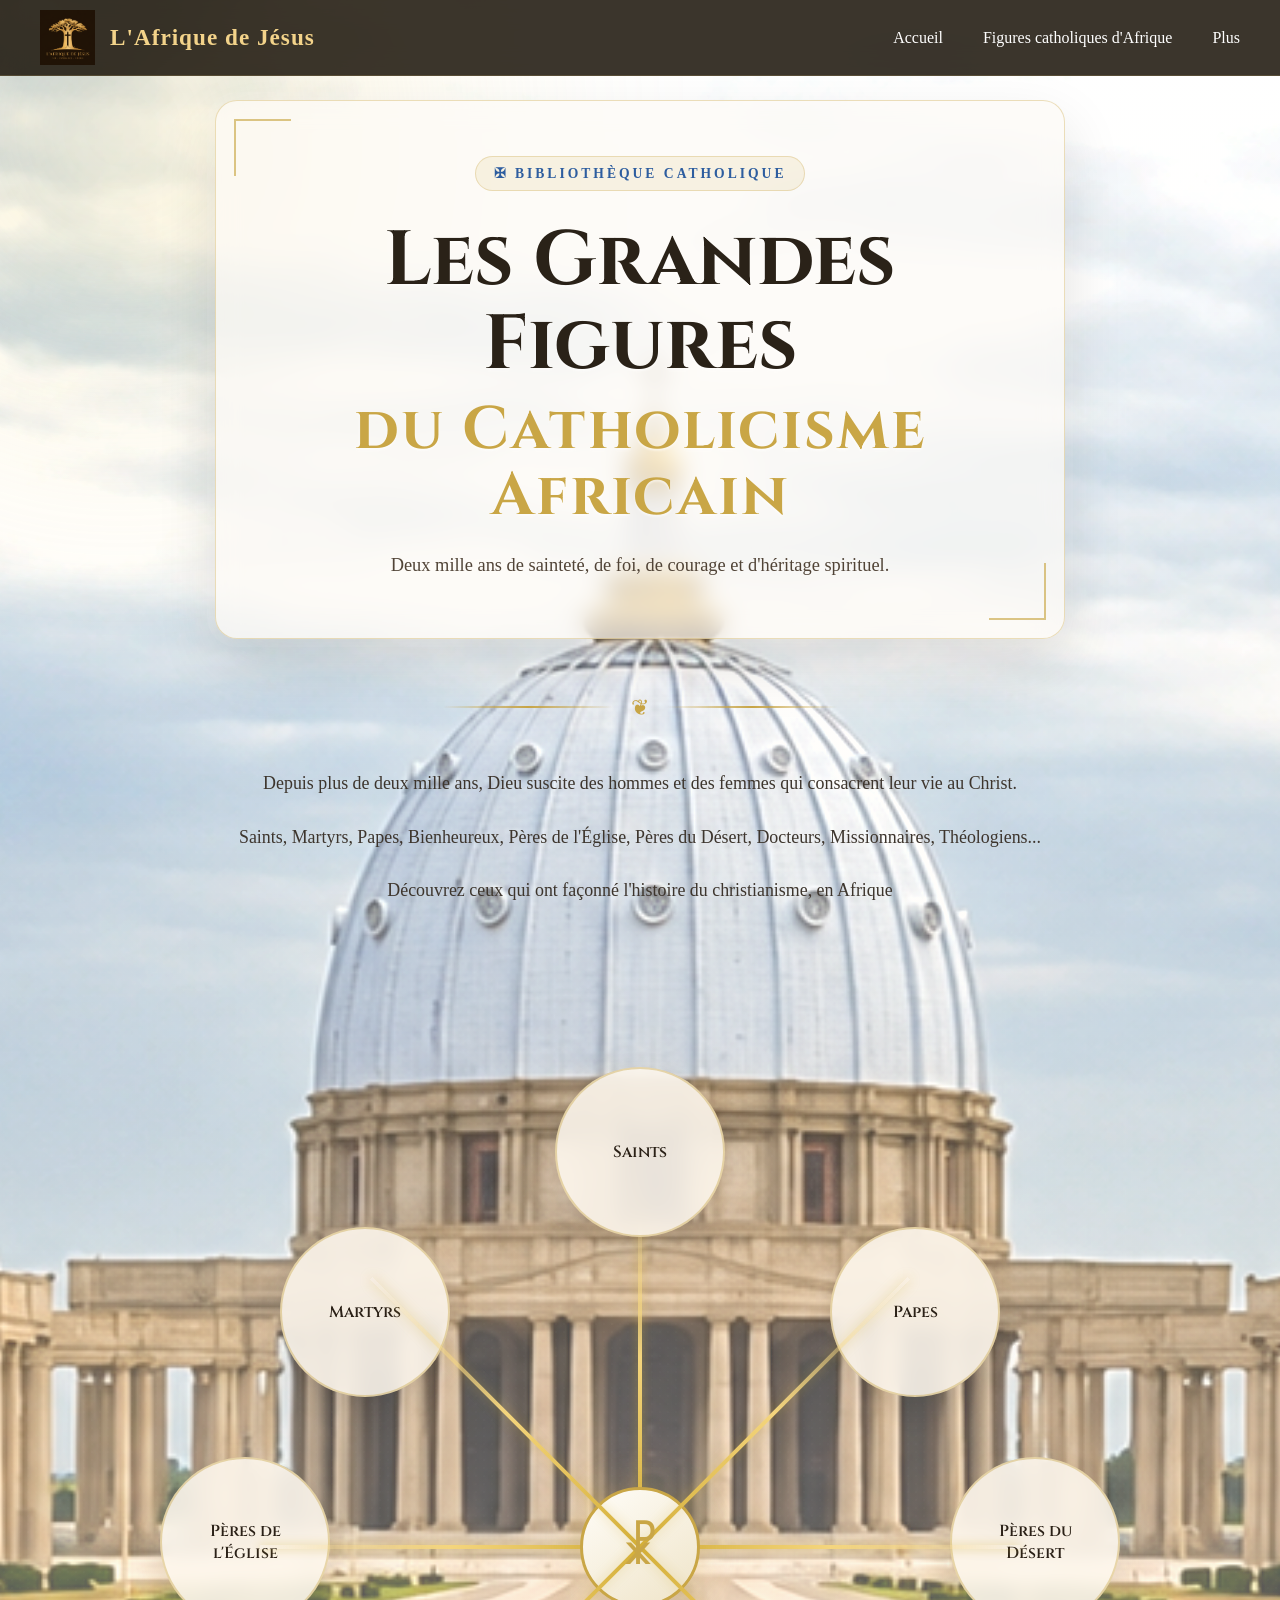
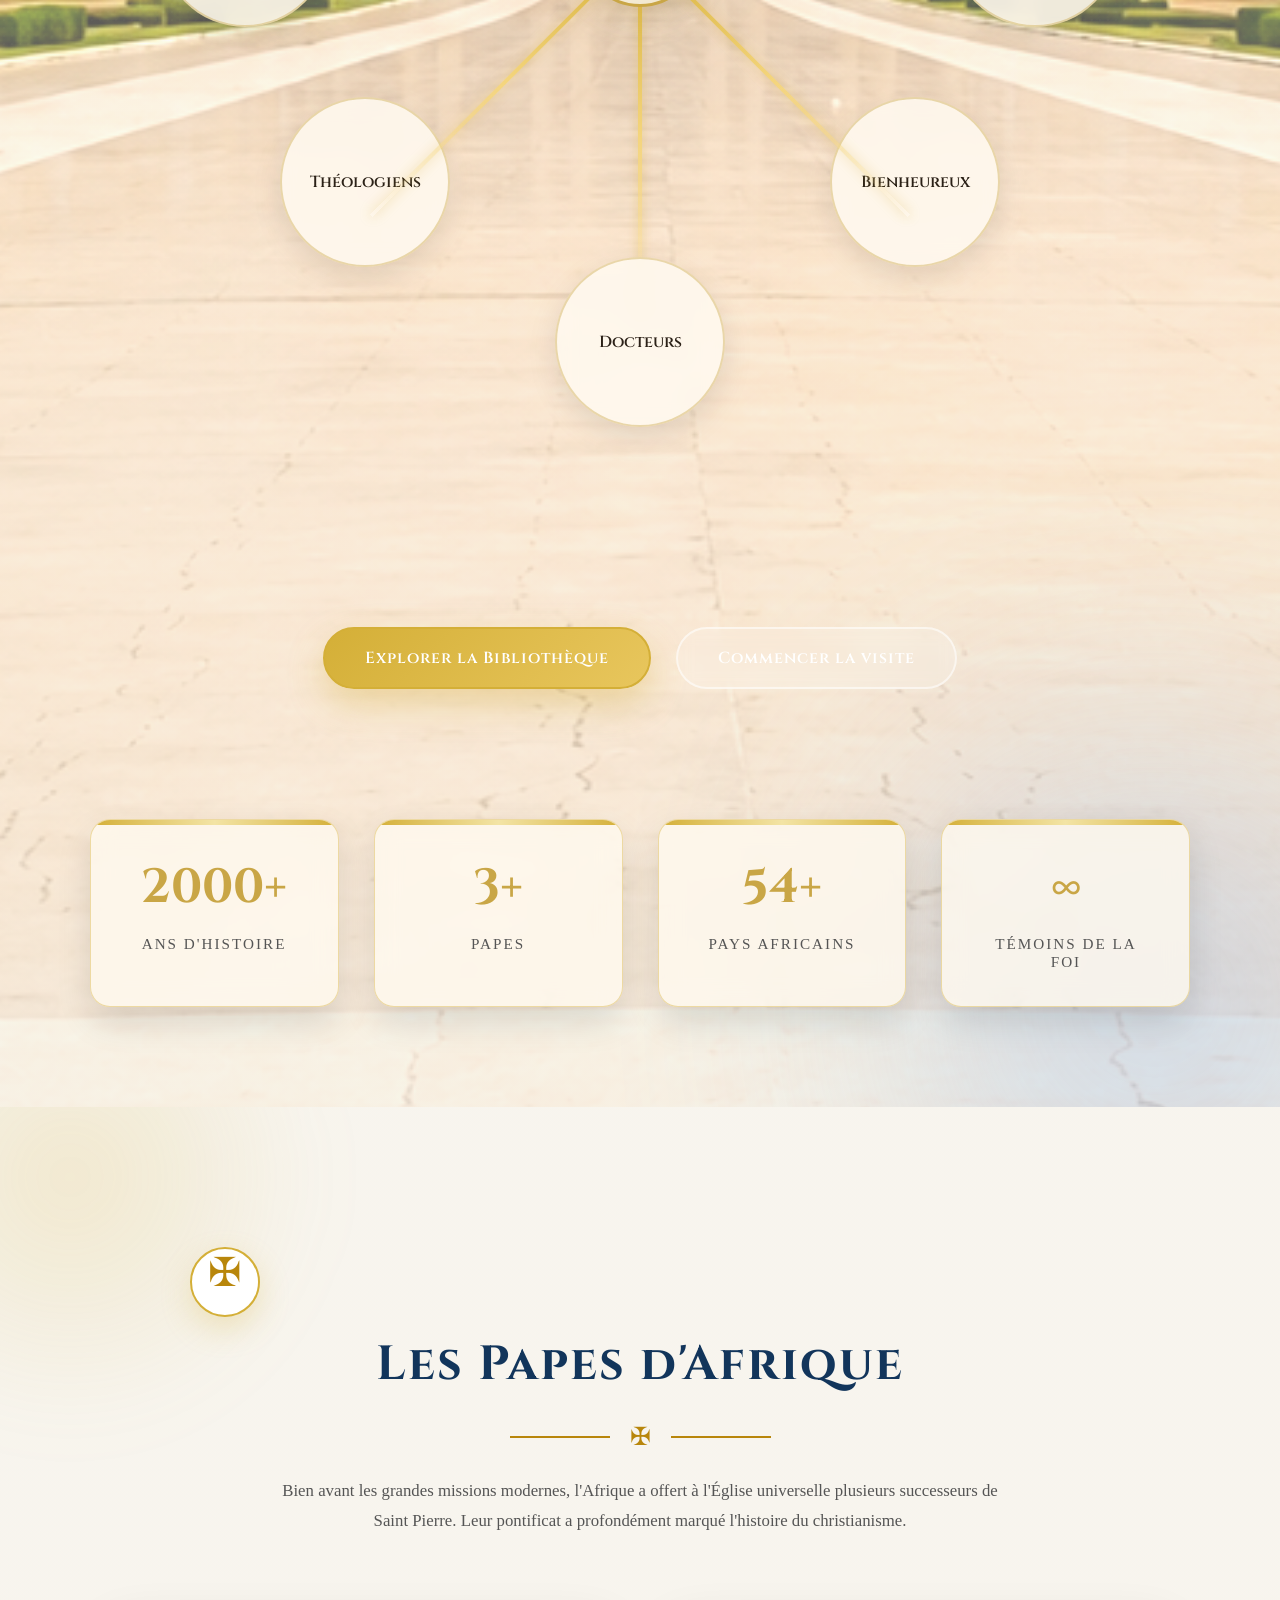
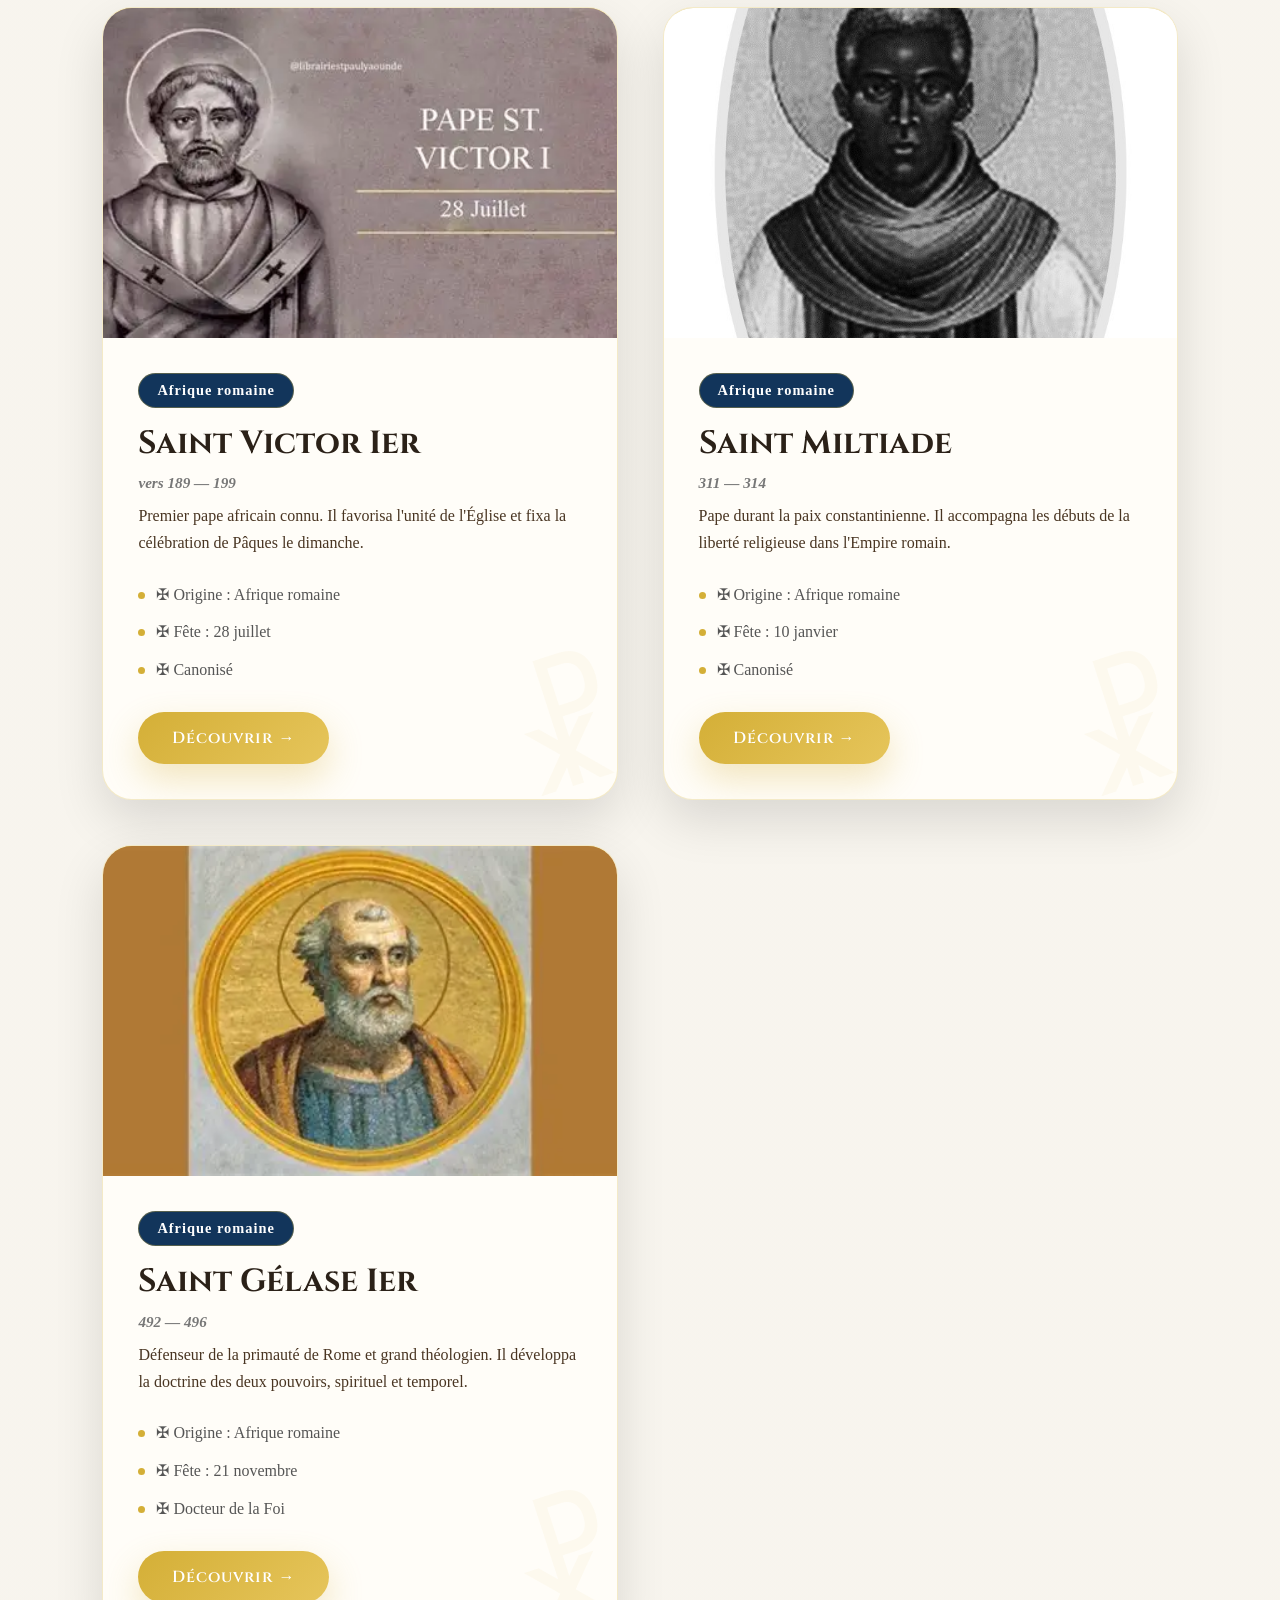
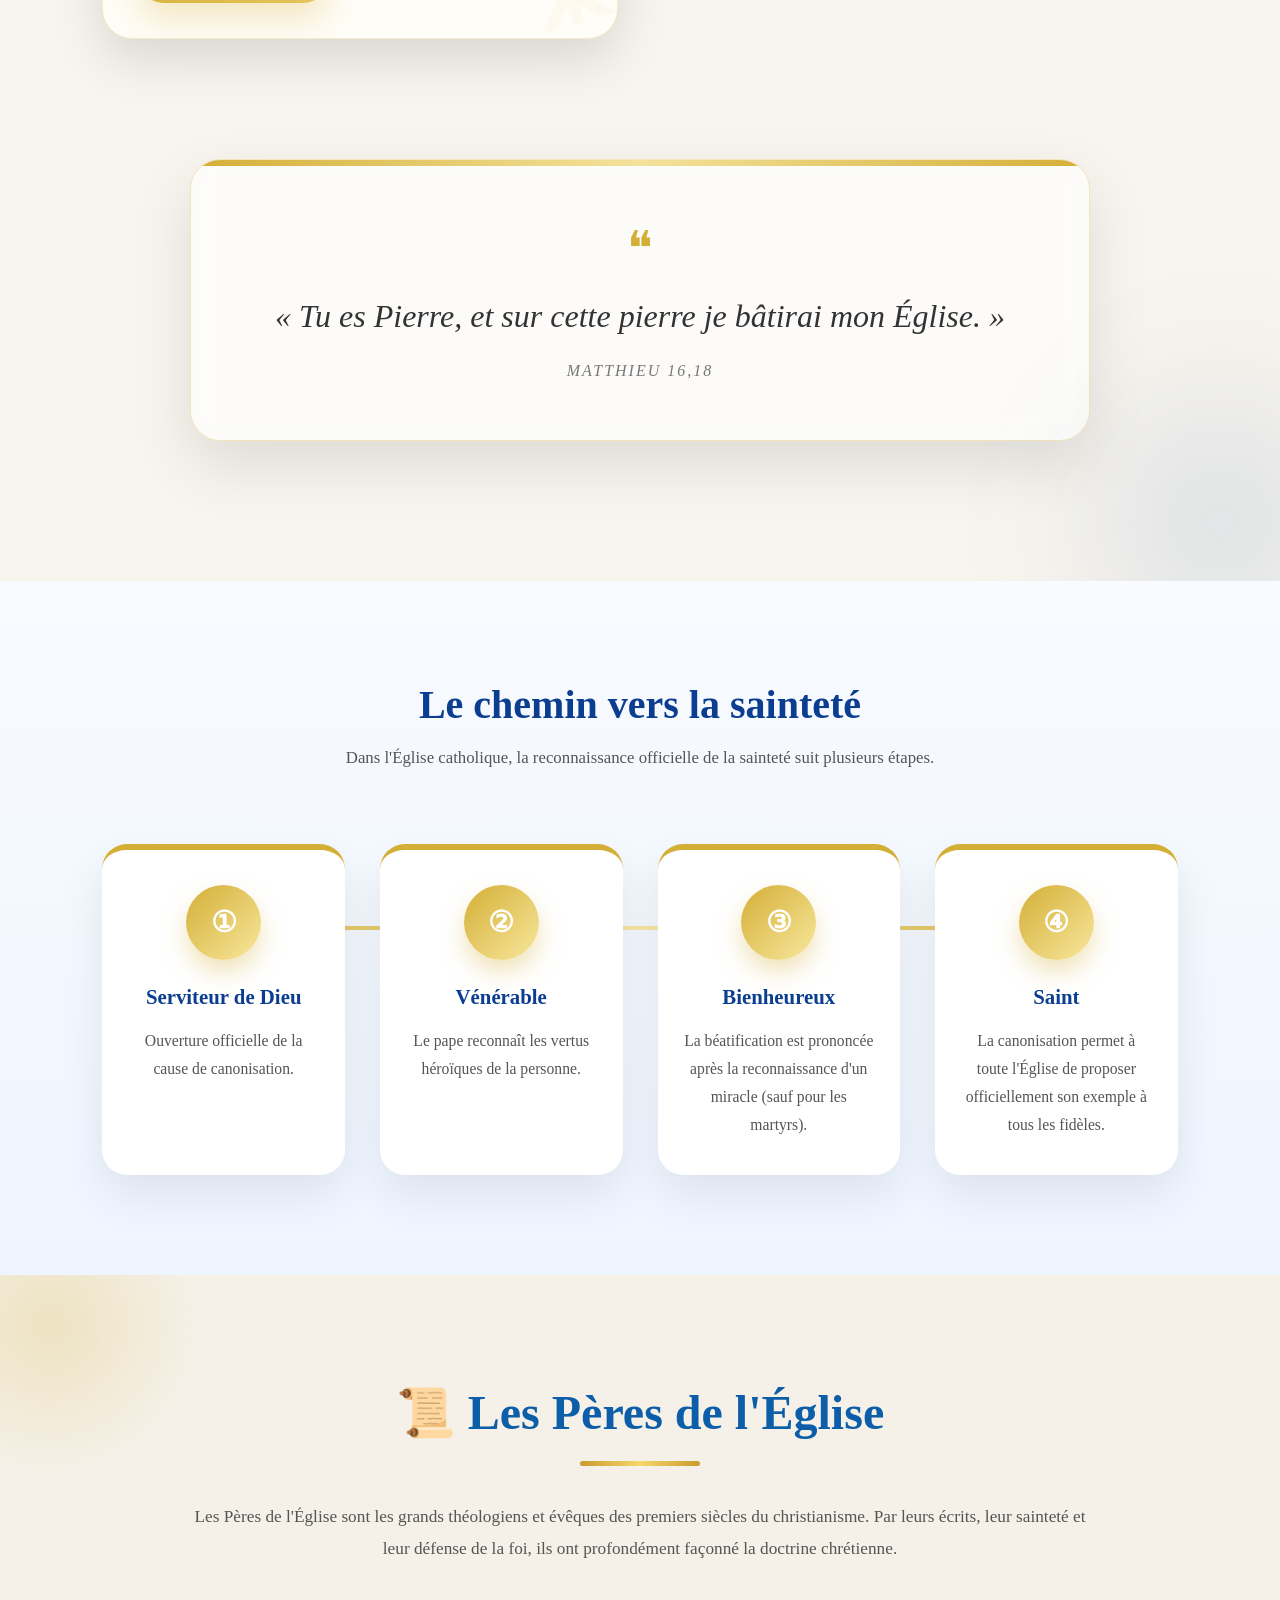
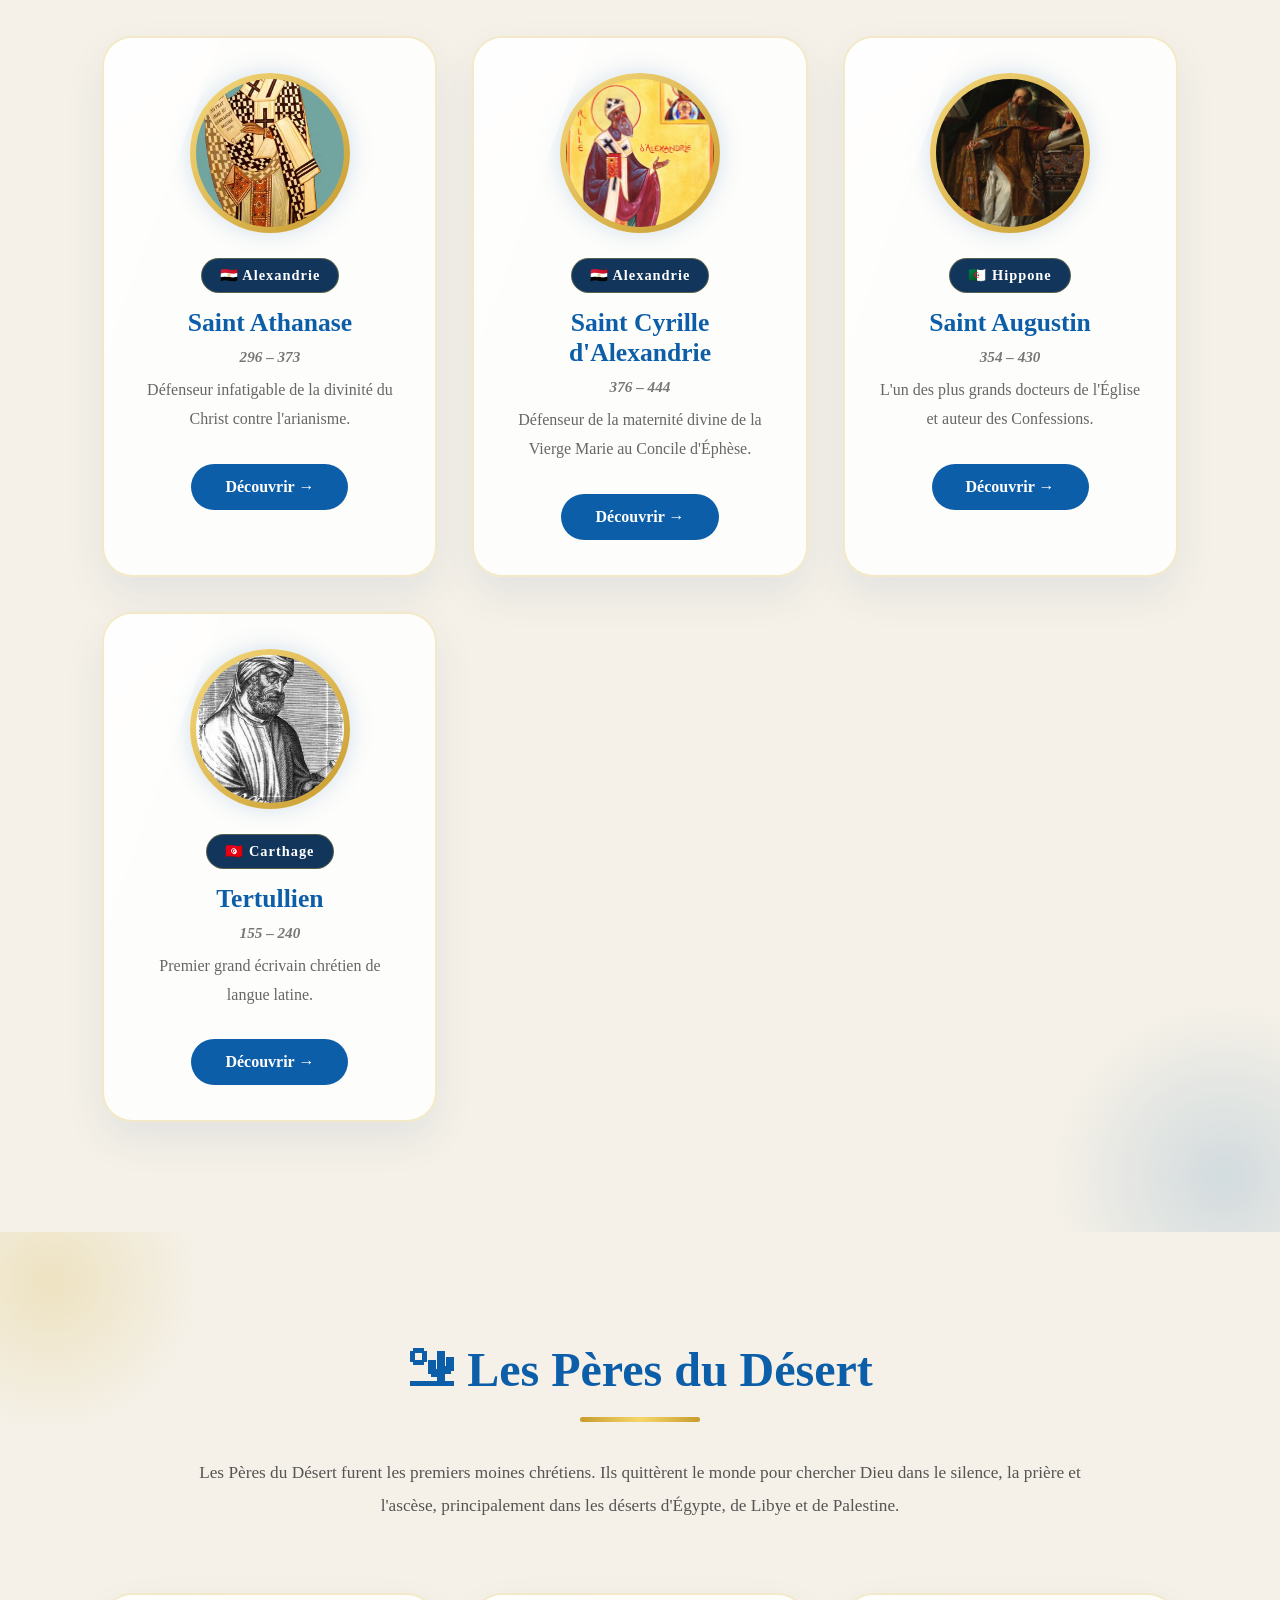
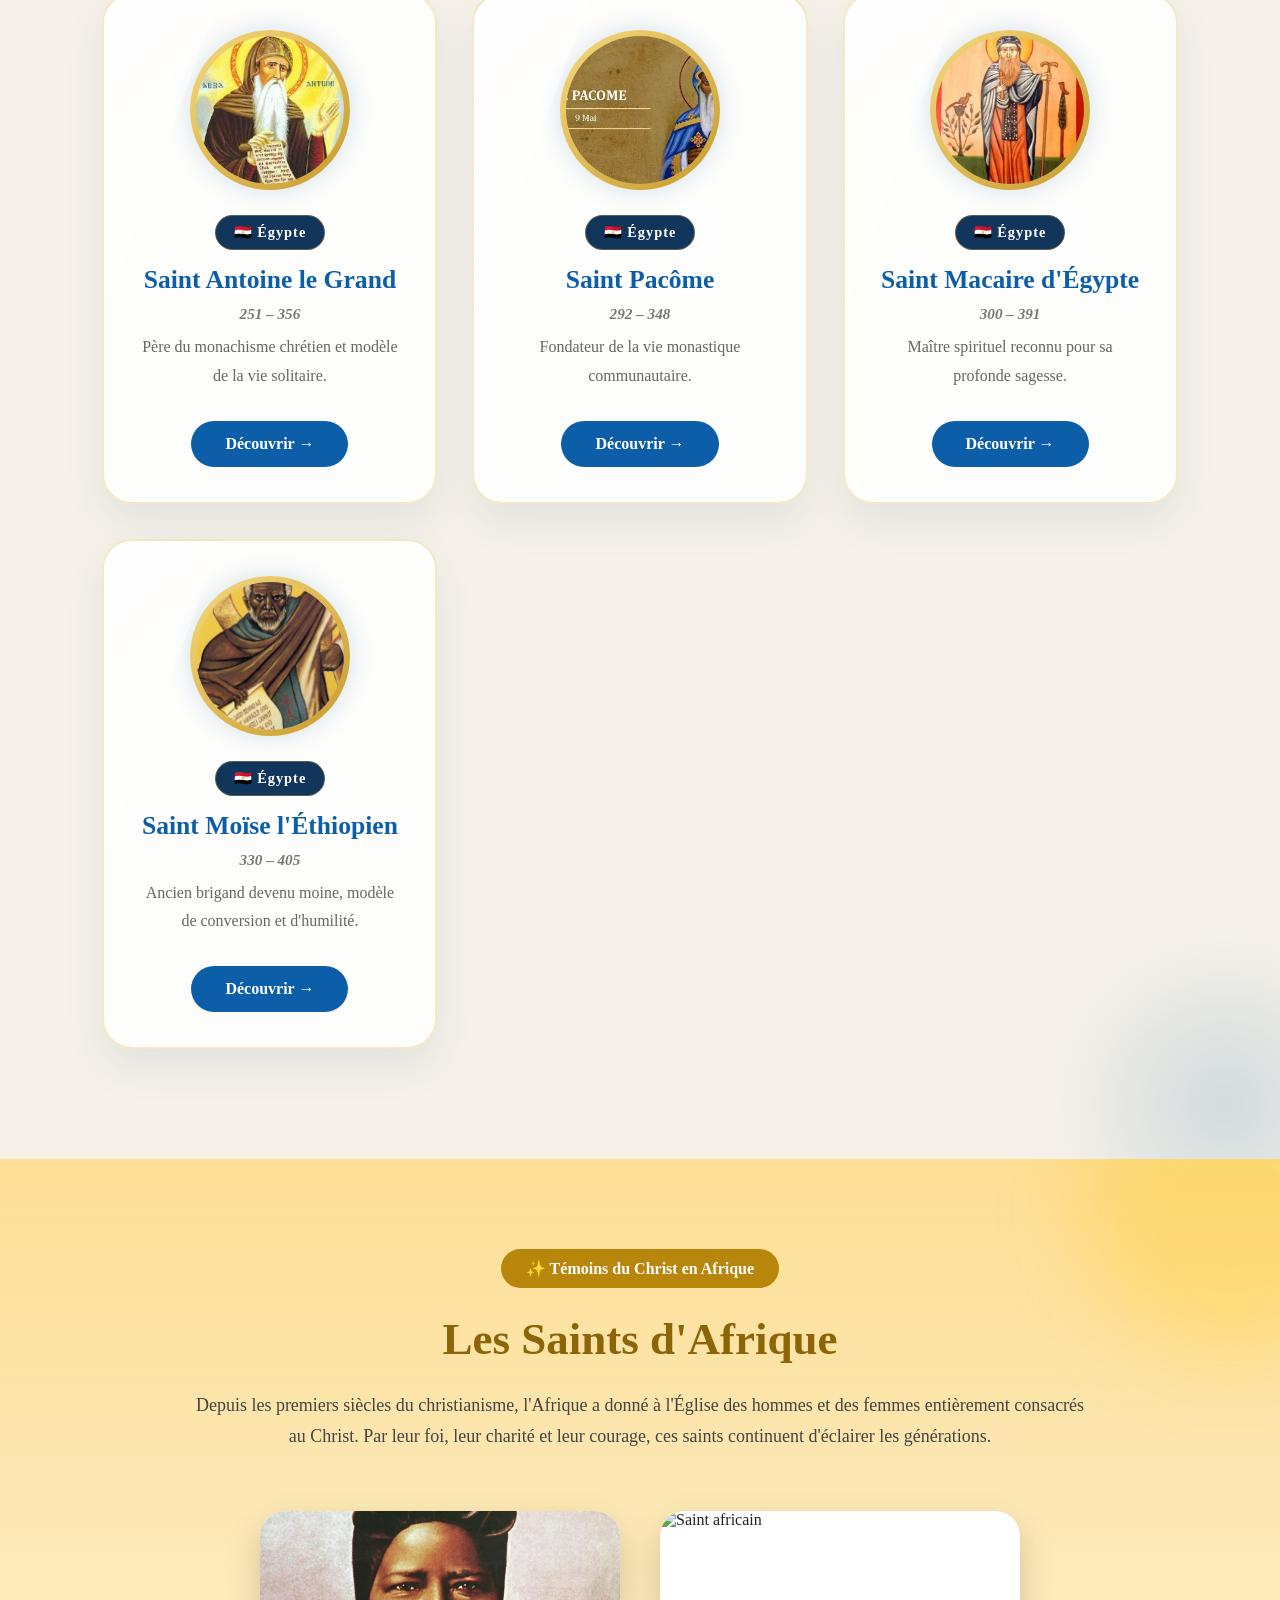
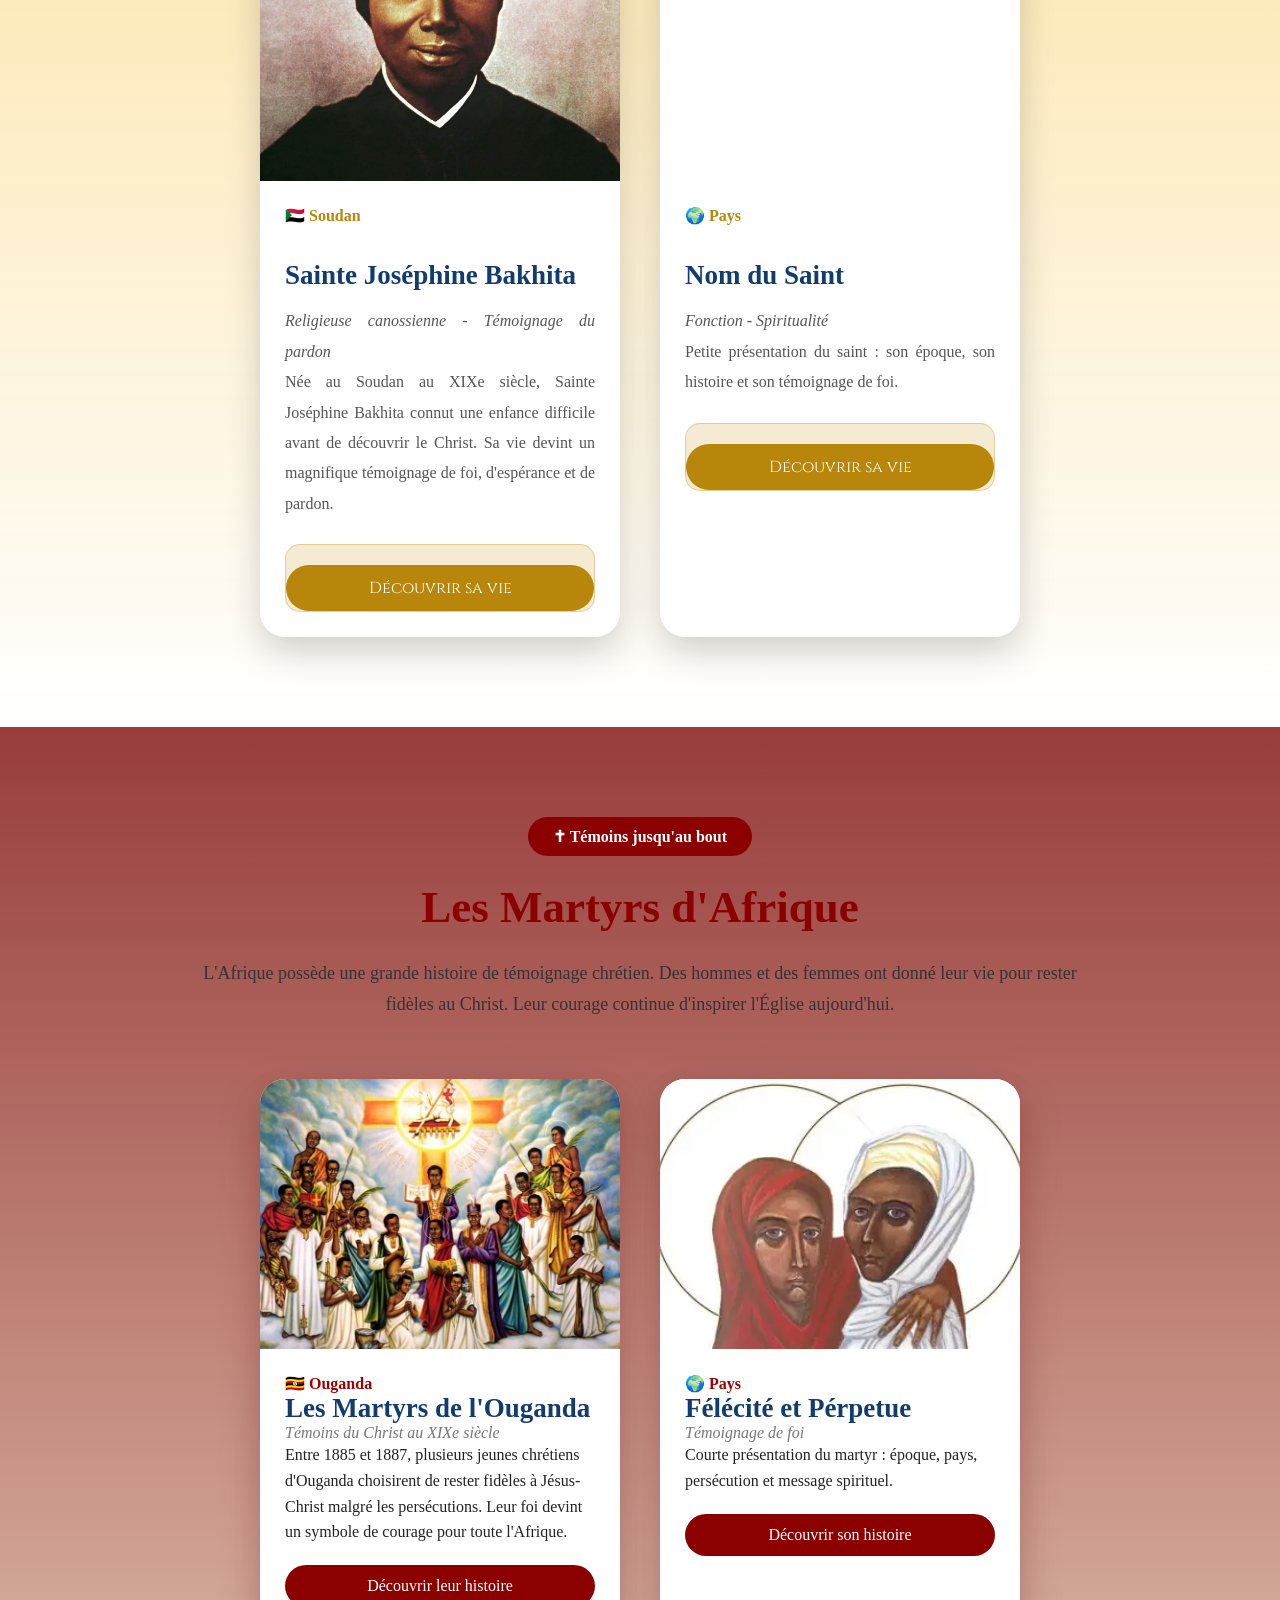
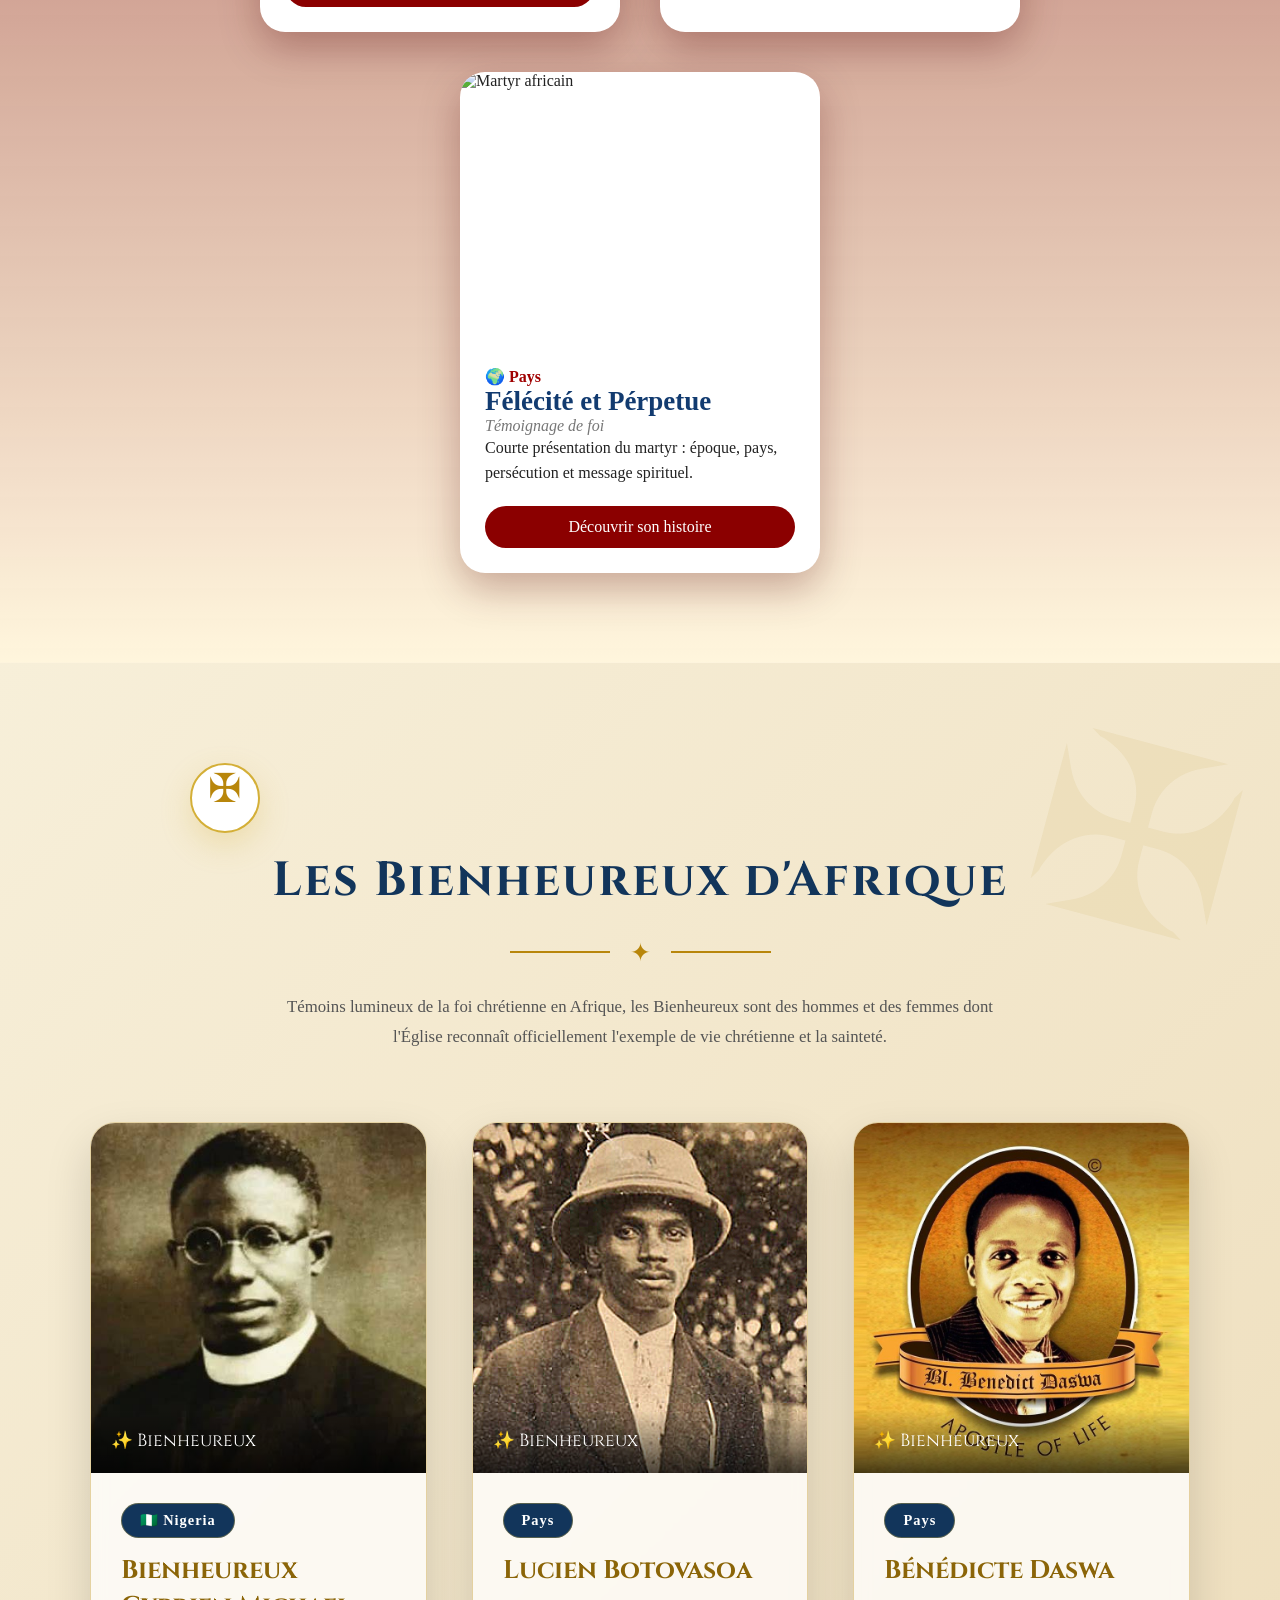
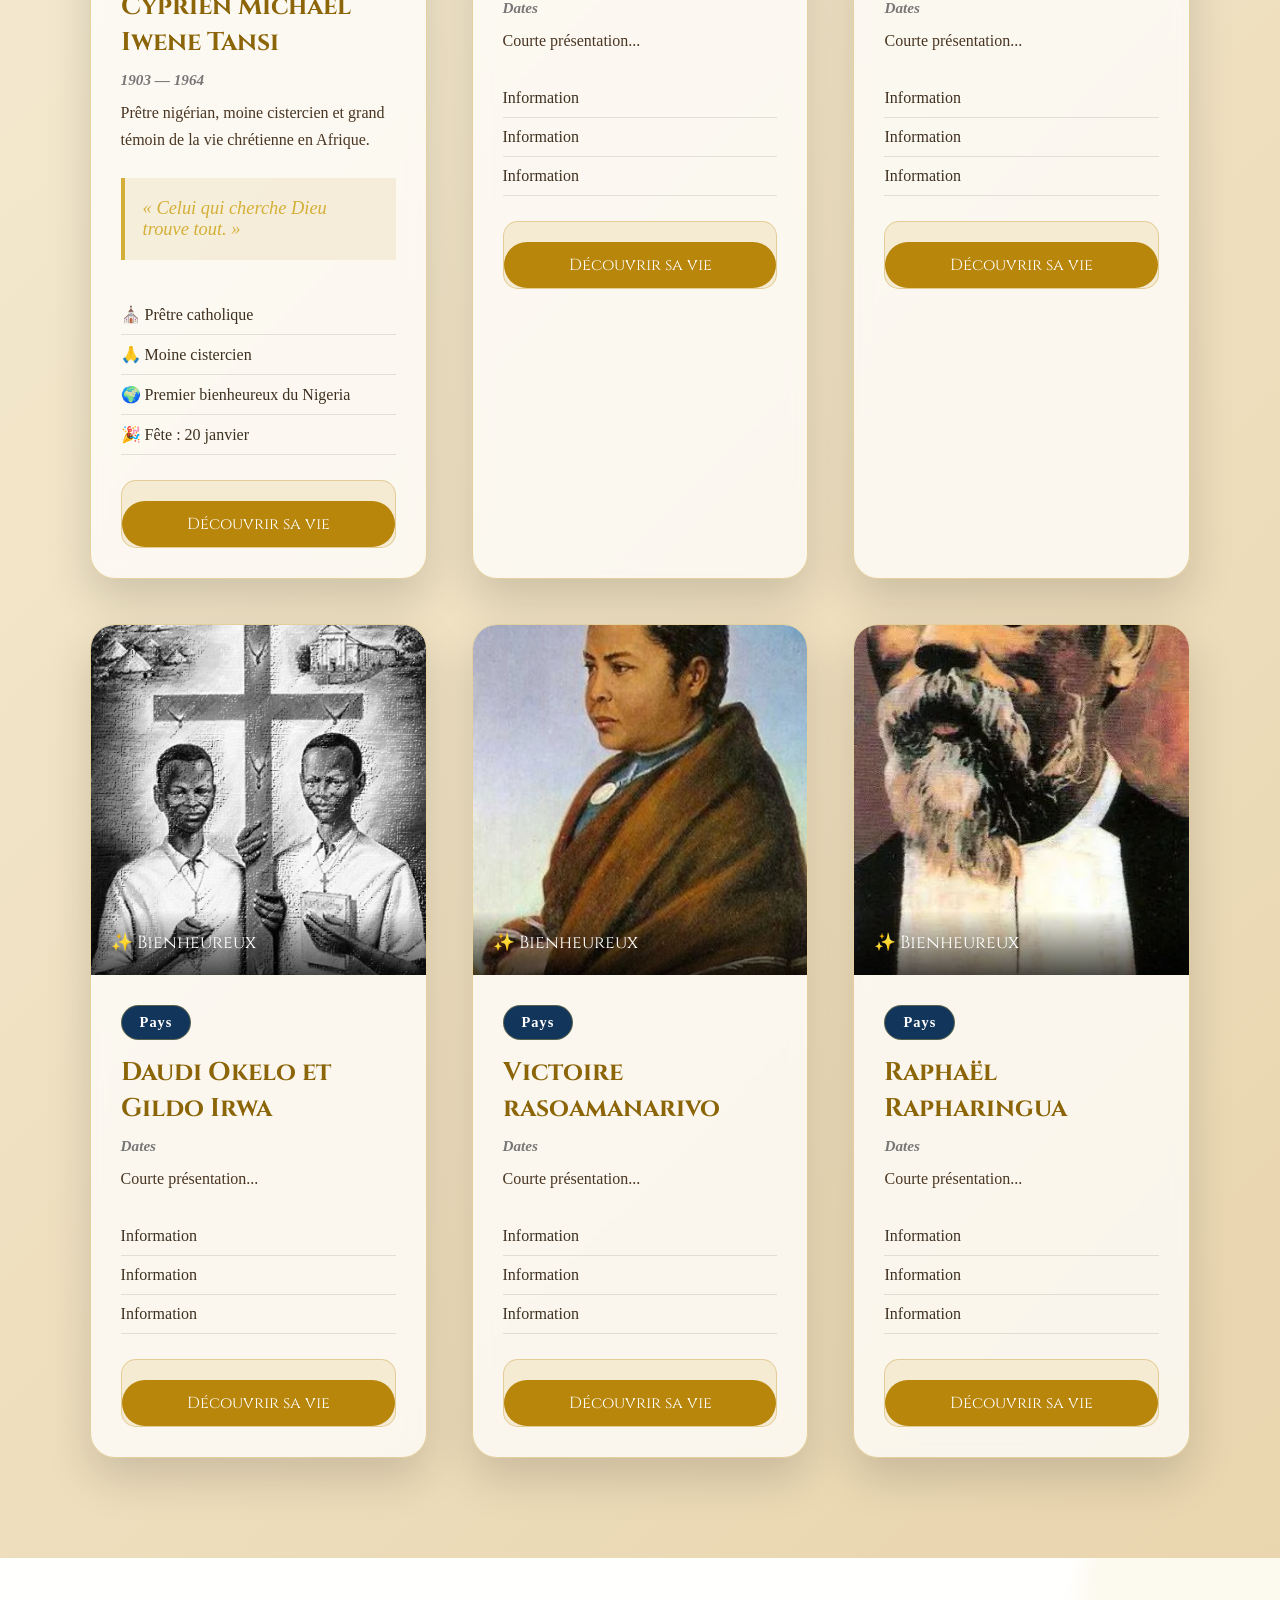
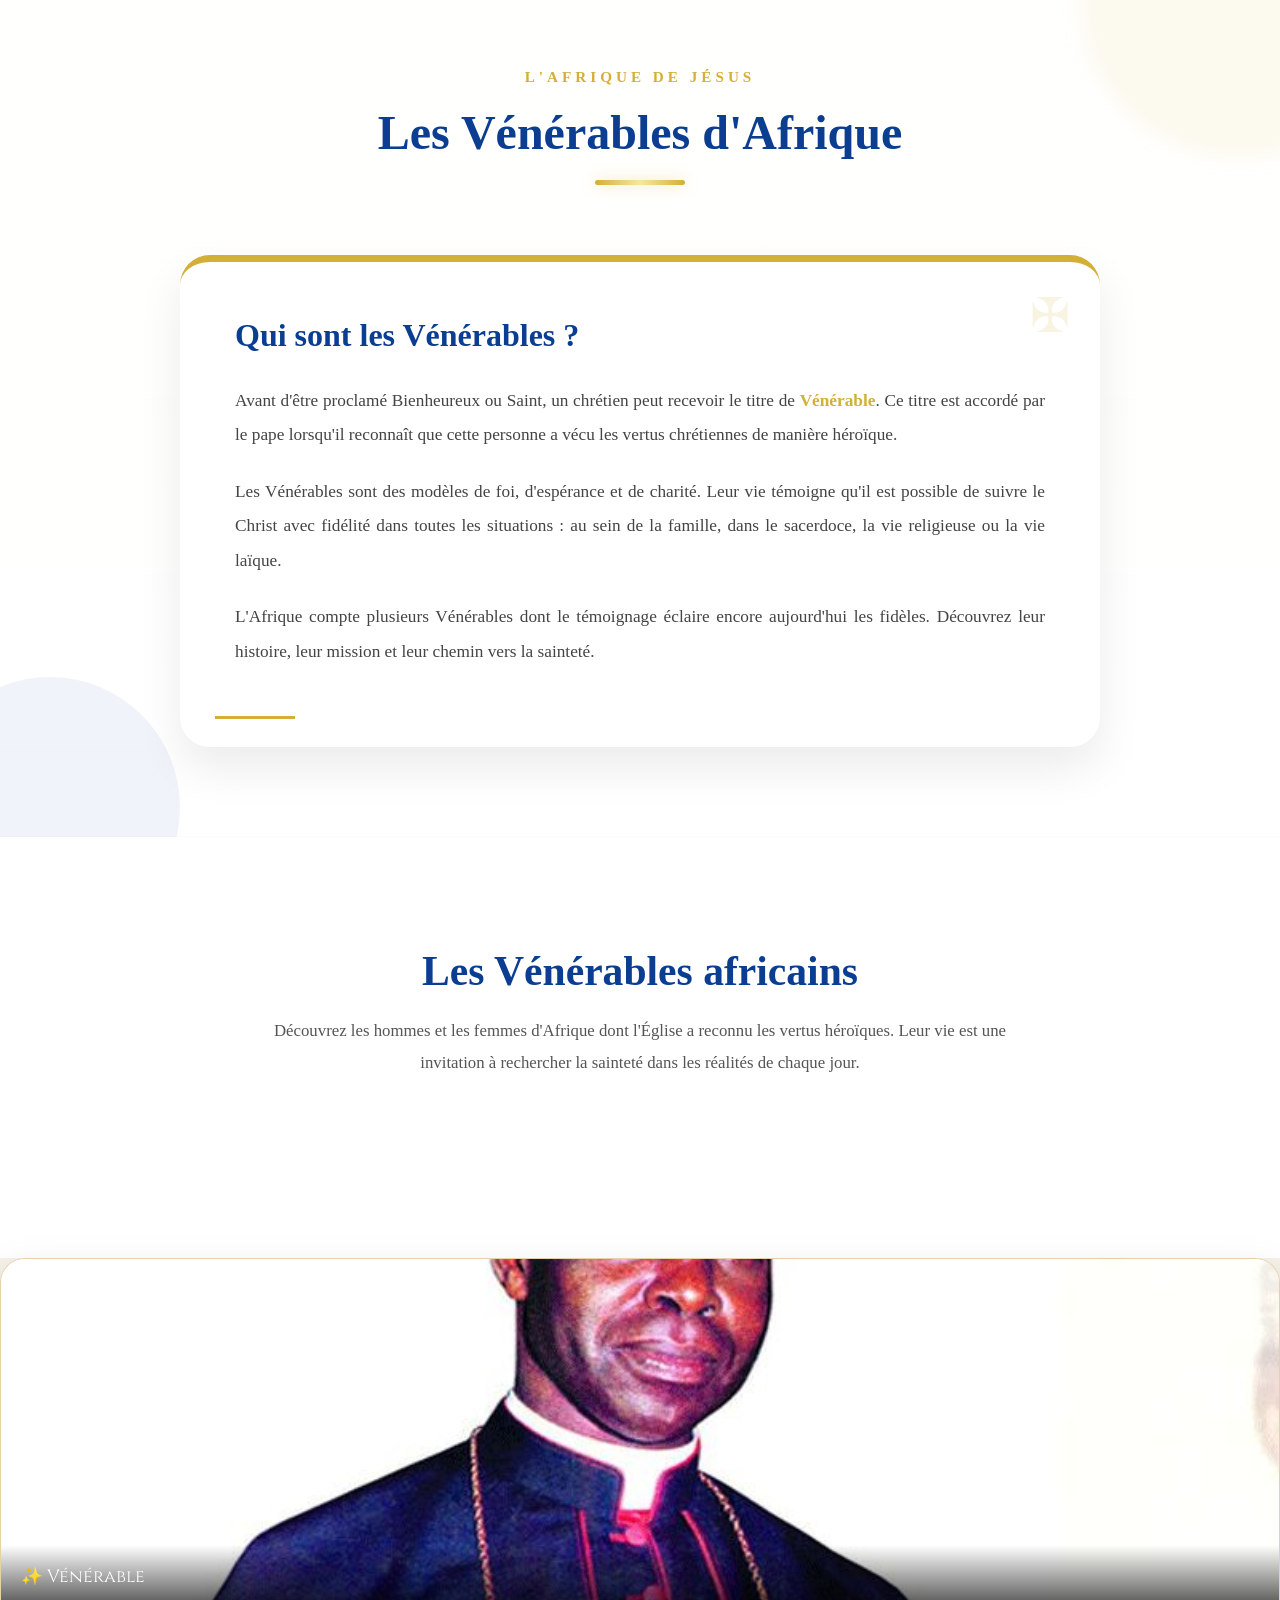
==== Saints.html @ 7e61bc09 "Initial site publish" ====
<!DOCTYPE html>
<html lang="en">
<head>
    <meta charset="UTF-8">
    <meta name="viewport" content="width=device-width, initial-scale=1.0">
    <title>Saints Africains</title>
    <link rel="stylesheet" href="Saints.css">
</head>
<body>
     <header>
    <nav class="navbar">

        <!-- Logo -->
        <div class="logo">
            <a href="index.html">
                <img src="imgAfric/LOGOJESUS'sAfrica.png" alt="Logo L'Afrique de Jésus">
                <span>L'Afrique de Jésus</span>
            </a>
        </div>

        <!-- Navigation -->
        <ul class="menu">

            <li>
                <a href="index.html">Accueil</a>
            </li>

            <li>
                <details>
                    <summary>Figures catholiques d'Afrique</summary>

                    <ul>
                        <li><a href="#"> Papes</a></li>
                        <li><a href="#">Saints Péres de L'église</a></li>
                        <li><a href="#">Saints péres du désert</a></li>
                        <li><a href="">Martyrs africains</a></li>
                         <li><a href="">Bienheureux africains</a></li>
                         <li><a href="">Vénérables africains</a></li>

                       
                    </ul>
                </details>
            </li>
            <li>
                <details>
                    <summary>Plus</summary>
                    <ul>
                         <li><a href="africainsBible.html">Les Africains dans la Bible</a></li>
                        <li><a href="#">Papes africains</a></li>
                        <li><a href="#">Miracles eucharistiques</a></li>
                        <li><a href="#">Apparitions mariales</a></li>
                        <li><a href="#">Contact</a></li>
                        <li><a href="#">Nous soutenir</a></li>
                        <li><a href="#">Nos réseaux</a></li>
                        <li><a href="#">À propos</a></li>
                    </ul>
                </details>
            </li>
        </ul>
    </nav>
</header>
<!--=========================================
        HERO SAINTS PREMIUM
==========================================-->

<section class="hero-saints">

    <!-- Image -->
    <div class="hero-background">

        <img src="imgAfric/biggestchurch.png" alt="Basilique Notre-Dame de la Paix">

    </div>


    <!-- Lumières -->

    <div class="hero-overlay"></div>

    <div class="hero-light left"></div>

    <div class="hero-light right"></div>



    <!-- Contenu -->

    <div class="hero-container">


        <!-- Plaque -->

        <div class="hero-plaque">

            <div class="small-title">

                ✠ Bibliothèque Catholique

            </div>

            <h1>

                Les Grandes Figures

                <span>

                    du Catholicisme Africain

                </span>

            </h1>

            <p>

                Deux mille ans de sainteté,
                de foi,
                de courage
                et d'héritage spirituel.

            </p>

        </div>



        <!-- Séparateur -->

        <div class="divider">

            <span></span>

            ❦

            <span></span>

        </div>



        <!-- Citation -->

        <div class="hero-text">

            <p>

                Depuis plus de deux mille ans,

                Dieu suscite des hommes et des femmes

                qui consacrent leur vie au Christ.

            </p>

            <p>

                Saints,

                Martyrs,

                Papes,

                Bienheureux,

                Pères de l'Église,

                Pères du Désert,

                Docteurs,

                Missionnaires,

                Théologiens...

            </p>

            <p>

                Découvrez ceux qui ont façonné

                l'histoire du christianisme,

                en Afrique 
            </p>

        </div>



        <!--=====================

                ROSACE

        ======================-->

        <div class="rosace">


            <div class="centre">

                ☧

            </div>


            <a href="#saints" class="node saints">

                Saints

            </a>

            <a href="#martyrs" class="node martyrs">

                Martyrs

            </a>

            <a href="#papes" class="node papes">

                Papes

            </a>

            <a href="#peres-eglise" class="node eglise">

                Pères de l'Église

            </a>

            <a href="#desert" class="node desert">

                Pères du Désert

            </a>

            <a href="#docteurs" class="node docteurs">

                Docteurs

            </a>

            <a href="#theologiens" class="node theologiens">

                Théologiens

            </a>

            <a href="#bienheureux" class="node bienheureux">

                Bienheureux

            </a>

        </div>



        <!-- Boutons -->

        <div class="hero-buttons">

            <a href="#collection" class="btn-primary">

                Explorer la Bibliothèque

            </a>

            <a href="#histoire" class="btn-secondary">

                Commencer la visite

            </a>

        </div>



        <!-- Compteurs -->

        <div class="hero-stats">


            <div class="stat">

                <h2 class="counter" data-target="2000">

                    0

                </h2>

                <p>

                    Ans d'Histoire

                </p>

            </div>



            <div class="stat">

                <h2 class="counter" data-target="3">

                    0

                </h2>

                <p>

                    Papes

                </p>

            </div>



            <div class="stat">

                <h2 class="counter" data-target="54">

                    0

                </h2>

                <p>

                    Pays Africains

                </p>

            </div>



            <div class="stat">

                <h2>

                    ∞

                </h2>

                <p>

                    Témoins de la Foi

                </p>

            </div>

        </div>



    </div>



    <!-- Flèche -->

    <a href="#collection" class="scroll-indicator">

        <span></span>

        <span></span>

        <span></span>

    </a>

</section>
<!--========================================================

                PAPES D'AFRIQUE

=========================================================-->

<section class="section-papes" id="papes">

    <div class="section-header">

        <span class="section-icon">✠</span>

        <h2>Les Papes d'Afrique</h2>

        <div class="section-divider">
            <span></span>
            ✠
            <span></span>
        </div>

        <p class="section-description">
            Bien avant les grandes missions modernes, l'Afrique a offert à
            l'Église universelle plusieurs successeurs de Saint Pierre.
            Leur pontificat a profondément marqué l'histoire du christianisme.
        </p>

    </div>


    <div class="papes-grid">

        <!--=========================
                PAPE 1
        ==========================-->

        <article class="pape-card">

            <div class="pape-image">

                <img src="imgAfric/SaintVictor.webp" alt="Pape Victor Ier">

                <div class="pape-overlay">

                    <span>✠ 14e Pape</span>

                </div>

            </div>

            <div class="pape-content">

                <span class="origine">
                    Afrique romaine
                </span>

                <h3>Saint Victor Ier</h3>

                <p class="periode">

                    vers 189 — 199

                </p>

                <p class="description">

                    Premier pape africain connu.
                    Il favorisa l'unité de l'Église et fixa la célébration de
                    Pâques le dimanche.

                </p>

                <ul>

                    <li>✠ Origine : Afrique romaine</li>

                    <li>✠ Fête : 28 juillet</li>

                    <li>✠ Canonisé</li>

                </ul>

                <a href="#" class="discover">

                    Découvrir →

                </a>

            </div>

        </article>



        <!--=========================
                PAPE 2
        ==========================-->

        <article class="pape-card">

            <div class="pape-image">

                <img src="imgAfric/SaintMiltiade.jpg" alt="Pape Miltiade">

                <div class="pape-overlay">

                    <span>✠ 32e Pape</span>

                </div>

            </div>

            <div class="pape-content">

                <span class="origine">

                    Afrique romaine

                </span>

                <h3>Saint Miltiade</h3>

                <p class="periode">

                    311 — 314

                </p>

                <p class="description">

                    Pape durant la paix constantinienne.
                    Il accompagna les débuts de la liberté religieuse
                    dans l'Empire romain.

                </p>

                <ul>

                    <li>✠ Origine : Afrique romaine</li>

                    <li>✠ Fête : 10 janvier</li>

                    <li>✠ Canonisé</li>

                </ul>

                <a href="#" class="discover">

                    Découvrir →

                </a>

            </div>

        </article>



        <!--=========================
                PAPE 3
        ==========================-->

        <article class="pape-card">

            <div class="pape-image">

                <img src="imgAfric/saintGélasier.webp" alt="Pape Gélase Ier">

                <div class="pape-overlay">

                    <span>✠ 49e Pape</span>

                </div>

            </div>

            <div class="pape-content">

                <span class="origine">

                    Afrique romaine

                </span>

                <h3>Saint Gélase Ier</h3>

                <p class="periode">

                    492 — 496

                </p>

                <p class="description">

                    Défenseur de la primauté de Rome et grand théologien.
                    Il développa la doctrine des deux pouvoirs,
                    spirituel et temporel.

                </p>

                <ul>

                    <li>✠ Origine : Afrique romaine</li>

                    <li>✠ Fête : 21 novembre</li>

                    <li>✠ Docteur de la Foi</li>

                </ul>

                <a href="#" class="discover">

                    Découvrir →

                </a>

            </div>

        </article>

    </div>



    <!--================================

        Citation

    =================================-->

    <div class="papes-quote">

        <span class="quote-icon">❝</span>

        <blockquote>

            « Tu es Pierre, et sur cette pierre je bâtirai mon Église. »

        </blockquote>

        <cite>

            Matthieu 16,18

        </cite>

    </div>

</section>
<section class="saintete-etapes">

    <div class="container">

        <h2>Le chemin vers la sainteté</h2>

        <p class="section-description">
            Dans l'Église catholique, la reconnaissance officielle de la
            sainteté suit plusieurs étapes.
        </p>

        <div class="etapes-grid">

            <div class="etape">
                <span>①</span>
                <h3>Serviteur de Dieu</h3>
                <p>Ouverture officielle de la cause de canonisation.</p>
            </div>

            <div class="etape">
                <span>②</span>
                <h3>Vénérable</h3>
                <p>Le pape reconnaît les vertus héroïques de la personne.</p>
            </div>

            <div class="etape">
                <span>③</span>
                <h3>Bienheureux</h3>
                <p>La béatification est prononcée après la reconnaissance d'un miracle (sauf pour les martyrs).</p>
            </div>

            <div class="etape">
                <span>④</span>
                <h3>Saint</h3>
                <p>La canonisation permet à toute l'Église de proposer officiellement son exemple à tous les fidèles.</p>
            </div>

        </div>

    </div>

</section>
<!-- ===========================
     PÈRES DE L'ÉGLISE
=========================== -->

<section class="peres-eglise" id="peres-eglise">

    <div class="titre-section">
        <h2>📜 Les Pères de l'Église</h2>

        <div class="ligne-or"></div>

        <p>
            Les Pères de l'Église sont les grands théologiens et évêques des
            premiers siècles du christianisme. Par leurs écrits, leur sainteté
            et leur défense de la foi, ils ont profondément façonné la doctrine
            chrétienne.
        </p>
    </div>

    <div class="grille-peres">

        <!-- Carte -->

        <article class="pere-card">

            <div class="pere-photo">
                <img src="imgAfric/SaintAthanase.webp" alt="Saint Athanase">
            </div>

            <div class="pere-contenu">

                <span class="origine">
                    🇪🇬 Alexandrie
                </span>

                <h3>Saint Athanase</h3>

                <span class="periode">
                    296 – 373
                </span>

                <p>
                    Défenseur infatigable de la divinité du Christ contre
                    l'arianisme.
                </p>

                <a href="#">Découvrir →</a>

            </div>

        </article>

        <!-- Carte -->

        <article class="pere-card">

            <div class="pere-photo">
                <img src="imgAfric/SaintCyrille.jpg" alt="">
            </div>

            <div class="pere-contenu">

                <span class="origine">
                    🇪🇬 Alexandrie
                </span>

                <h3>Saint Cyrille d'Alexandrie</h3>

                <span class="periode">
                    376 – 444
                </span>

                <p>
                    Défenseur de la maternité divine de la Vierge Marie au
                    Concile d'Éphèse.
                </p>

                <a href="#">Découvrir →</a>

            </div>

        </article>

        <!-- Carte -->

        <article class="pere-card">

            <div class="pere-photo">
                <img src="imgAfric/SaintAugustin.jpg" alt="">
            </div>

            <div class="pere-contenu">

                <span class="origine">
                    🇩🇿 Hippone
                </span>

                <h3>Saint Augustin</h3>

                <span class="periode">
                    354 – 430
                </span>

                <p>
                    L'un des plus grands docteurs de l'Église et auteur des
                    Confessions.
                </p>

                <a href="#">Découvrir →</a>

            </div>

        </article>

        <!-- Carte -->

        <article class="pere-card">

            <div class="pere-photo">
                <img src="imgAfric/Tertullien.jpg" alt="">
            </div>

            <div class="pere-contenu">

                <span class="origine">
                    🇹🇳 Carthage
                </span>

                <h3>Tertullien</h3>

                <span class="periode">
                    155 – 240
                </span>

                <p>
                    Premier grand écrivain chrétien de langue latine.
                </p>

                <a href="#">Découvrir →</a>

            </div>

        </article>

    </div>

</section>
<!-- ===========================
     PÈRES DU DÉSERT
=========================== -->

<section class="peres-desert" id="peres-desert">

    <div class="titre-section">

        <h2>🏜 Les Pères du Désert</h2>

        <div class="ligne-or"></div>

        <p>
            Les Pères du Désert furent les premiers moines chrétiens. Ils
            quittèrent le monde pour chercher Dieu dans le silence, la prière
            et l'ascèse, principalement dans les déserts d'Égypte, de Libye et
            de Palestine.
        </p>

    </div>

    <div class="grille-desert">

        <!-- Carte -->

        <article class="desert-card">

            <div class="desert-photo">
                <img src="imgAfric/antoine de noto.jpg" alt="">
            </div>

            <div class="desert-contenu">

                <span class="origine">
                    🇪🇬 Égypte
                </span>

                <h3>Saint Antoine le Grand</h3>

                <span class="periode">
                    251 – 356
                </span>

                <p>
                    Père du monachisme chrétien et modèle de la vie solitaire.
                </p>

                <a href="#">Découvrir →</a>

            </div>

        </article>

        <!-- Carte -->

        <article class="desert-card">

            <div class="desert-photo">
                <img src="imgAfric/SaintPacome.webp" alt="">
            </div>

            <div class="desert-contenu">

                <span class="origine">
                    🇪🇬 Égypte
                </span>

                <h3>Saint Pacôme</h3>

                <span class="periode">
                    292 – 348
                </span>

                <p>
                    Fondateur de la vie monastique communautaire.
                </p>

                <a href="#">Découvrir →</a>

            </div>

        </article>

        <!-- Carte -->

        <article class="desert-card">

            <div class="desert-photo">
                <img src="imgAfric/SaintMacaire.webp" alt="">
            </div>

            <div class="desert-contenu">

                <span class="origine">
                    🇪🇬 Égypte
                </span>

                <h3>Saint Macaire d'Égypte</h3>

                <span class="periode">
                    300 – 391
                </span>

                <p>
                    Maître spirituel reconnu pour sa profonde sagesse.
                </p>

                <a href="#">Découvrir →</a>

            </div>

        </article>

        <!-- Carte -->

        <article class="desert-card">

            <div class="desert-photo">
                <img class="moisimage" src="imgAfric/stMoiselenoir.jpg" alt="">
            </div>

            <div class="desert-contenu">

                <span class="origine">🇪🇬 Égypte</span>
                <h3>Saint Moïse l'Éthiopien</h3>

                <span class="periode">330 – 405</span>

                <p>
                    Ancien brigand devenu moine, modèle de conversion et
                    d'humilité.
                </p>

                <a href="#">Découvrir →</a>

            </div>

        </article>

    </div>

</section>
<!-- ===========================
     SECTION SAINTS D'AFRIQUE
=========================== -->

<section class="saints-afrique">

    <div class="saints-afrique-header">

        <span class="saints-badge">
            ✨ Témoins du Christ en Afrique
        </span>

        <h2>Les Saints d'Afrique</h2>

        <p>
            Depuis les premiers siècles du christianisme, l'Afrique a donné
            à l'Église des hommes et des femmes entièrement consacrés au Christ.
            Par leur foi, leur charité et leur courage, ces saints continuent
            d'éclairer les générations.
        </p>

    </div>


    <div class="saints-container">


        <!-- CARD SAINTE JOSEPHINE BAKHITA -->

        <article class="saint-card-afrique">

            <div class="saint-image-box">

                <img src="imgAfric/sainte josephine bakhita.jpg" 
                alt="Sainte Joséphine Bakhita">

            </div>


            <div class="saint-content">

                <span class="saint-pays">
                    🇸🇩 Soudan
                </span>


                <h3>
                    Sainte Joséphine Bakhita
                </h3>


                <p class="saint-role">
                    Religieuse canossienne - Témoignage du pardon
                </p>


                <p class="saint-resume">

                    Née au Soudan au XIXe siècle, Sainte Joséphine Bakhita
                    connut une enfance difficile avant de découvrir le Christ.
                    Sa vie devint un magnifique témoignage de foi,
                    d'espérance et de pardon.

                </p>


                <details class="saint-details">

                    <summary>
                        Découvrir sa vie
                    </summary>


                    <div class="details-content">

                        <h4>Vie spirituelle</h4>

                        <p>
                            Après avoir rencontré Jésus-Christ, elle entra
                            chez les Filles de la Charité Canossiennes.
                            Elle consacra toute sa vie au service de Dieu
                            et des autres.
                        </p>


                        <h4>Spiritualité</h4>

                        <p>
                            Sainte Joséphine Bakhita est un modèle de pardon,
                            d'humilité et de confiance totale en Dieu.
                        </p>


                        <h4>Fête liturgique</h4>

                        <p>
                            8 février
                        </p>


                    </div>


                </details>


            </div>


        </article>



        <!-- ===========================
             CARD MODELE POUR LES AUTRES
        ============================ -->


        <article class="saint-card-afrique modele">


            <div class="saint-image-box">

                <img src="images/saint-afrique.jpg" 
                alt="Saint africain">


            </div>


            <div class="saint-content">


                <span class="saint-pays">
                    🌍 Pays
                </span>


                <h3>
                    Nom du Saint
                </h3>


                <p class="saint-role">
                    Fonction - Spiritualité
                </p>


                <p class="saint-resume">

                    Petite présentation du saint :
                    son époque, son histoire et son témoignage
                    de foi.

                </p>


                <details class="saint-details">

                    <summary>
                        Découvrir sa vie
                    </summary>


                    <div class="details-content">

                        <h4>Biographie</h4>

                        <p>
                            Texte complet sur la vie du saint.
                        </p>


                        <h4>Message spirituel</h4>

                        <p>
                            Son exemple pour les chrétiens aujourd'hui.
                        </p>


                    </div>


                </details>


            </div>


        </article>


    </div>


</section>
<!-- ===========================
     SECTION MARTYRS D'AFRIQUE
=========================== -->

<section class="martyrs-afrique">


    <div class="martyrs-header">


        <span class="martyrs-badge">
            ✝ Témoins jusqu'au bout
        </span>


        <h2>
            Les Martyrs d'Afrique
        </h2>


        <p>
            L'Afrique possède une grande histoire de témoignage chrétien.
            Des hommes et des femmes ont donné leur vie pour rester fidèles
            au Christ. Leur courage continue d'inspirer l'Église aujourd'hui.
        </p>


    </div>




    <div class="martyrs-container">



        <!-- CARD MARTYRS OUGANDA -->


        <article class="martyr-card">


            <div class="martyr-image">


                <img src="imgAfric/martyrsouganda.jpg"
                alt="Martyrs de l'Ouganda">
            </div>
            <div class="martyr-content">
                <span class="martyr-pays">🇺🇬 Ouganda</span>
                <h3>Les Martyrs de l'Ouganda</h3>
                <p class="martyr-role">Témoins du Christ au XIXe siècle</p>
                <p class="martyr-resume">
                    Entre 1885 et 1887, plusieurs jeunes chrétiens
                    d'Ouganda choisirent de rester fidèles à Jésus-Christ
                    malgré les persécutions. Leur foi devint un symbole
                    de courage pour toute l'Afrique.

                </p>




                <details class="martyr-details">


                    <summary>
                        Découvrir leur histoire
                    </summary>



                    <div class="details-content">


                        <h4>
                            Saint Charles Lwanga et ses compagnons
                        </h4>


                        <p>
                            Saint Charles Lwanga, chef des pages du roi
                            du Buganda, encouragea ses compagnons à rester
                            fidèles au Christ.
                        </p>



                        <h4>
                            Leur message
                        </h4>


                        <p>
                            Ils rappellent que la foi chrétienne demande
                            parfois du courage et une fidélité totale
                            à l'Évangile.
                        </p>



                        <h4>
                            Fête liturgique
                        </h4>


                        <p>
                            3 juin
                        </p>


                    </div>



                </details>



            </div>



        </article>






        <!-- CARD MODELE -->


        <article class="martyr-card modele">
            <div class="martyr-image">
                <img src="imgAfric/martyrsSteFélécitéetPerpetue.webp"alt="Martyr africain">
  </div>
<div class="martyr-content">
                <span class="martyr-pays">🌍 Pays</span>
                <h3>Félécité et Pérpetue</h3>
                <p class="martyr-role"> Témoignage de foi</p>
                <p class="martyr-resume">

                    Courte présentation du martyr :
                    époque, pays, persécution et message
                    spirituel.

                </p>
                <details class="martyr-details">
                    <summary> Découvrir son histoire</summary>
                    <div class="details-content">
                        <h4>Biographie </h4>
                        <p>Présentation complète du martyr</p>
                        <h4> Héritage spirituel</h4>
                        <p> Ce que son témoignage apporte aux chrétiens. </p>
                    </div>
                </details>
            </div>
        </article>
         <article class="martyr-card modele">
            <div class="martyr-image">
                <img src="imgAfric/"alt="Martyr africain">
  </div>
<div class="martyr-content">
                <span class="martyr-pays">🌍 Pays</span>
                <h3>Félécité et Pérpetue</h3>
                <p class="martyr-role"> Témoignage de foi</p>
                <p class="martyr-resume">

                    Courte présentation du martyr :
                    époque, pays, persécution et message
                    spirituel.

                </p>
                <details class="martyr-details">
                    <summary> Découvrir son histoire</summary>
                    <div class="details-content">
                        <h4>Biographie </h4>
                        <p>Présentation complète du martyr</p>
                        <h4> Héritage spirituel</h4>
                        <p> Ce que son témoignage apporte aux chrétiens. </p>
                    </div>
                </details>
            </div>
        </article>
    </div>
</section>
<!--========================================================

                SECTION BIENHEUREUX

=========================================================-->

<section class="section-bienheureux" id="bienheureux">


    <div class="section-header">

        <span class="section-icon">
            ✠
        </span>


        <h2>
            Les Bienheureux d'Afrique
        </h2>


        <div class="section-divider">

            <span></span>

            ✦

            <span></span>

        </div>


        <p class="section-description">

            Témoins lumineux de la foi chrétienne en Afrique,
            les Bienheureux sont des hommes et des femmes dont
            l'Église reconnaît officiellement l'exemple de vie
            chrétienne et la sainteté.

        </p>


    </div>




    <div class="bienheureux-grid">



        <!--==================================
        
                CYPRIEN MICHAEL TANSI
        
        ==================================-->

        <article class="bienheureux-card">


            <div class="bienheureux-image">
                <img src="imgAfric/bienheureux ciprien michael tansi.jpg"
                alt="Bienheureux Cyprien Michael Tansi">
                <div class="bienheureux-overlay">
                    <span> ✨ Bienheureux </span>

                </div>
            </div>

            <div class="bienheureux-content">
                <span class="origine">🇳🇬 Nigeria</span>
                <h3>
                    Bienheureux Cyprien Michael Iwene Tansi
                </h3>
                <p class="periode">
                    1903 — 1964
                </p>
                <p class="description">

                    Prêtre nigérian, moine cistercien et grand témoin
                    de la vie chrétienne en Afrique.

                </p>
                <div class="citation">
                    « Celui qui cherche Dieu trouve tout. »
                </div>

                <ul>

                    <li>⛪ Prêtre catholique</li>

                    <li>🙏 Moine cistercien</li>

                    <li>🌍 Premier bienheureux du Nigeria</li>

                    <li>🎉 Fête : 20 janvier</li>
                </ul>

                <details class="saint-details">
                    <summary> Découvrir sa vie</summary>
                    <div class="details-content">
                        <section class="detail-bloc">
                            <h4> Biographie</h4>


                            <p>

                                <!-- À compléter --> </p>


                        </section>




                        <section class="detail-bloc">
                            <h4>
                                Enfance et vocation
                            </h4>

                            <p>

                                <!-- À compléter -->

                            </p>


                        </section>

                        <section class="detail-bloc">
                            <h4>
                                Vie sacerdotale
                            </h4>


                            <p>

                                <!-- À compléter -->

                            </p>


                        </section>

                        <section class="detail-bloc">


                            <h4>
                                Vie monastique
                            </h4>

                            <p>

                                <!-- À compléter -->

                            </p>


                        </section>




                        <section class="detail-bloc">
                            <h4>
                                Miracles et béatification
                            </h4>
                            <p>

                                <!-- À compléter -->

                            </p>


                        </section>

                        <section class="detail-bloc">
                            <h4>
                                Héritage spirituel
                            </h4>
                            <p>

                                <!-- À compléter -->

                            </p>
                        </section>

                        <section class="detail-bloc">
                            <h4>
                                Citation
                            </h4>

                            <blockquote>

                                <!-- Citation -->

                            </blockquote>


                        </section>




                    </div>
                </details>
            </div>
        </article>







        <!--==================================
        
              MODELE POUR AUTRES BIENHEUREUX
        
        ==================================-->
        <article class="bienheureux-card modele">


            <div class="bienheureux-image">


                <img src="imgAfric/Bienheureux Lucien Botovasoa.jpg"
                alt="Nom du bienheureux">
                <div class="bienheureux-overlay">
                    <span>
                        ✨ Bienheureux</span>
                </div>
            </div>
            <div class="bienheureux-content">
                <span class="origine">Pays</span>
                <h3>Lucien Botovasoa</h3>

                <p class="periode">Dates</p>

                <p class="description">

                    Courte présentation...

                </p>

                <ul>

                    <li>Information</li>

                    <li>Information</li>

                    <li>Information</li>

                </ul>
                <details class="saint-details">
                    <summary>Découvrir sa vie</summary>
                    <div class="details-content">
                        <section class="detail-bloc">

                            <h4>Biographie</h4>

                            <p></p>

                        </section>
                        <section class="detail-bloc">

                            <h4>Vocation</h4>

                            <p></p>

                        </section>
                        <section class="detail-bloc">

                            <h4>Vie chrétienne</h4>

                            <p></p>

                        </section>

                        <section class="detail-bloc">

                            <h4>Béatification</h4>

                            <p></p>

                        </section>

                        <section class="detail-bloc">

                            <h4>Héritage</h4>

                            <p></p>

                        </section>
                    </div>
                </details>
            </div>
        </article>
 <article class="bienheureux-card modele">


            <div class="bienheureux-image">


                <img src="imgAfric/bienheureux benedict daswa.jpeg"
                alt="Nom du bienheureux">
                <div class="bienheureux-overlay">
                    <span>
                        ✨ Bienheureux</span>
                </div>
            </div>
            <div class="bienheureux-content">
                <span class="origine">Pays</span>
                <h3>Bénédicte Daswa</h3>

                <p class="periode">Dates</p>

                <p class="description">

                    Courte présentation...

                </p>

                <ul>

                    <li>Information</li>

                    <li>Information</li>

                    <li>Information</li>

                </ul>
                <details class="saint-details">
                    <summary>Découvrir sa vie</summary>
                    <div class="details-content">
                        <section class="detail-bloc">

                            <h4>Biographie</h4>

                            <p></p>

                        </section>
                        <section class="detail-bloc">

                            <h4>Vocation</h4>

                            <p></p>

                        </section>
                        <section class="detail-bloc">

                            <h4>Vie chrétienne</h4>

                            <p></p>

                        </section>

                        <section class="detail-bloc">

                            <h4>Béatification</h4>

                            <p></p>

                        </section>

                        <section class="detail-bloc">

                            <h4>Héritage</h4>

                            <p></p>

                        </section>
                    </div>
                </details>
            </div>
        </article>
         <article class="bienheureux-card modele">


            <div class="bienheureux-image">


                <img src="imgAfric/bienheurreux daudi okelo et gildo irwa.jpeg"
                alt="Nom du bienheureux">
                <div class="bienheureux-overlay">
                    <span>
                        ✨ Bienheureux</span>
                </div>
            </div>
            <div class="bienheureux-content">
                <span class="origine">Pays</span>
                <h3>Daudi Okelo et Gildo Irwa</h3>

                <p class="periode">Dates</p>

                <p class="description">

                    Courte présentation...

                </p>

                <ul>

                    <li>Information</li>

                    <li>Information</li>

                    <li>Information</li>

                </ul>
                <details class="saint-details">
                    <summary>Découvrir sa vie</summary>
                    <div class="details-content">
                        <section class="detail-bloc">

                            <h4>Biographie</h4>

                            <p></p>

                        </section>
                        <section class="detail-bloc">

                            <h4>Vocation</h4>

                            <p></p>

                        </section>
                        <section class="detail-bloc">

                            <h4>Vie chrétienne</h4>

                            <p></p>

                        </section>

                        <section class="detail-bloc">

                            <h4>Béatification</h4>

                            <p></p>

                        </section>

                        <section class="detail-bloc">

                            <h4>Héritage</h4>

                            <p></p>
                        </section>
                    </div>
                </details>
            </div>
        </article>
         <article class="bienheureux-card modele">


            <div class="bienheureux-image">


                <img src="imgAfric/bienheureuse Victoire rasoamanarivo.jpg"
                alt="Nom du bienheureux">
                <div class="bienheureux-overlay">
                    <span>
                        ✨ Bienheureux</span>
                </div>
            </div>
            <div class="bienheureux-content">
                <span class="origine">Pays</span>
                <h3>Victoire rasoamanarivo</h3>

                <p class="periode">Dates</p>

                <p class="description">

                    Courte présentation...

                </p>

                <ul>

                    <li>Information</li>

                    <li>Information</li>

                    <li>Information</li>

                </ul>
                <details class="saint-details">
                    <summary>Découvrir sa vie</summary>
                    <div class="details-content">
                        <section class="detail-bloc">

                            <h4>Biographie</h4>

                            <p></p>

                        </section>
                        <section class="detail-bloc">

                            <h4>Vocation</h4>

                            <p></p>

                        </section>
                        <section class="detail-bloc">

                            <h4>Vie chrétienne</h4>

                            <p></p>

                        </section>

                        <section class="detail-bloc">

                            <h4>Béatification</h4>

                            <p></p>

                        </section>

                        <section class="detail-bloc">

                            <h4>Héritage</h4>

                            <p></p>

                        </section>
                    </div>
                </details>
            </div>
        </article>
         <article class="bienheureux-card modele">


            <div class="bienheureux-image">


                <img src="imgAfric/Bienheureux raphael rafaringua.webp"
                alt="Nom du bienheureux">
                <div class="bienheureux-overlay">
                    <span>
                        ✨ Bienheureux</span>
                </div>
            </div>
            <div class="bienheureux-content">
                <span class="origine">Pays</span>
                <h3>Raphaël Rapharingua</h3>

                <p class="periode">Dates</p>

                <p class="description">

                    Courte présentation...

                </p>

                <ul>

                    <li>Information</li>

                    <li>Information</li>

                    <li>Information</li>

                </ul>
                <details class="saint-details">
                    <summary>Découvrir sa vie</summary>
                    <div class="details-content">
                        <section class="detail-bloc">

                            <h4>Biographie</h4>

                            <p></p>

                        </section>
                        <section class="detail-bloc">

                            <h4>Vocation</h4>

                            <p></p>

                        </section>
                        <section class="detail-bloc">

                            <h4>Vie chrétienne</h4>

                            <p></p>

                        </section>

                        <section class="detail-bloc">

                            <h4>Béatification</h4>

                            <p></p>

                        </section>

                        <section class="detail-bloc">

                            <h4>Héritage</h4>

                            <p></p>

                        </section>
                    </div>
                </details>
            </div>
        </article>
    </div>
</section>
<section class="venerables-section">

    <div class="container">

        <div class="section-title">

            <span class="subtitle">L'Afrique de Jésus</span>

            <h1>Les Vénérables d'Afrique</h1>

            <div class="gold-line"></div>

        </div>

        <div class="intro-venerables">

            <div class="intro-text">

                <h2>Qui sont les Vénérables ?</h2>

                <p>
                    Avant d'être proclamé Bienheureux ou Saint, un chrétien peut
                    recevoir le titre de <strong>Vénérable</strong>. Ce titre est
                    accordé par le pape lorsqu'il reconnaît que cette personne a
                    vécu les vertus chrétiennes de manière héroïque.
                </p>

                <p>
                    Les Vénérables sont des modèles de foi, d'espérance et de
                    charité. Leur vie témoigne qu'il est possible de suivre le
                    Christ avec fidélité dans toutes les situations : au sein de
                    la famille, dans le sacerdoce, la vie religieuse ou la vie
                    laïque.
                </p>

                <p>
                    L'Afrique compte plusieurs Vénérables dont le témoignage
                    éclaire encore aujourd'hui les fidèles. Découvrez leur
                    histoire, leur mission et leur chemin vers la sainteté.
                </p>

            </div>

        </div>

    </div>

</section>
<section class="liste-venerables">

    <div class="container">

        <div class="section-title">

            <h2>Les Vénérables africains</h2>

            <p>
                Découvrez les hommes et les femmes d'Afrique dont l'Église a
                reconnu les vertus héroïques. Leur vie est une invitation à
                rechercher la sainteté dans les réalités de chaque jour.
            </p>


</section>
  <article class="bienheureux-card modele">


            <div class="bienheureux-image">


                <img src="imgAfric/vénérableMichael Otunga.jpg"
                alt="Nom du bienheureux">
                <div class="bienheureux-overlay">
                    <span>
                        ✨ Vénérable</span>
                </div>
            </div>
            <div class="bienheureux-content">
                <span class="origine">Pays</span>
                <h3>Michael Otungua</h3>

                <p class="periode">Dates</p>

                <p class="description">

                    Courte présentation...

                </p>

                <ul>

                    <li>Information</li>

                    <li>Information</li>

                    <li>Information</li>

                </ul>
                <details class="saint-details">
                    <summary>Découvrir sa vie</summary>
                    <div class="details-content">
                        <section class="detail-bloc">

                            <h4>Biographie</h4>

                            <p></p>

                        </section>
                        <section class="detail-bloc">

                            <h4>Vocation</h4>

                            <p></p>

                        </section>
                        <section class="detail-bloc">

                            <h4>Vie chrétienne</h4>

                            <p></p>

                        </section>

                        <section class="detail-bloc">

                            <h4>Béatification</h4>

                            <p></p>

                        </section>

                        <section class="detail-bloc">

                            <h4>Héritage</h4>

                            <p></p>

                        </section>
                    </div>
                </details>
            </div>
        </article>
<!--========================================================

                SECTION SERVITEURS DE DIEU

=========================================================-->

<section class="section-serviteurs" id="serviteurs">


    <div class="section-header">


        <span class="section-icon">

            ✠

        </span>



        <h2>

            Les Serviteurs de Dieu d'Afrique

        </h2>




        <div class="section-divider">


            <span></span>

            ✦

            <span></span>


        </div>

        <p class="section-description">
            Les Serviteurs et Servantes de Dieu sont des chrétiens
            dont l'Église étudie la vie et les vertus en vue d'une
            éventuelle béatification et canonisation.
            Ils représentent des modèles de foi, d'amour et de service.
        </p>



    </div>

    <div class="serviteurs-grid">
        <!--==================================
        
              CYPRIEN ET DAPHROSE RUGAMBA
        
        ==================================-->
        <article class="serviteur-card">

            <div class="serviteur-image">


                <img src="imgAfric/couplesaint.webp"
                alt="Serviteurs de Dieu Cyprien et Daphrose Rugamba">

                <div class="serviteur-overlay">
                    <span>

                        ✨ Serviteurs de Dieu

                    </span>
                </div>
            </div>

            <div class="serviteur-content">
                <span class="origine"> 🇷🇼 Rwanda</span>
                <h3>
                    Serviteurs de Dieu
                    Cyprien et Daphrose Rugamba

                </h3>
                <p class="periode">1935 — 1994 /  1944 — 1994</p>
                <p class="description">
                    Couple catholique rwandais,
                    témoins de la foi chrétienne dans le mariage,
                    la famille et le service des plus pauvres.

                </p>
                <div class="citation">« Une famille chrétienne est une petite Église. »</div>

                <ul>
                    <li>💍 Couple chrétien</li>
                    <li>🙏 Membres du Renouveau charismatique</li>
                    <li>❤️ Service des enfants abandonnés</li>
                    <li>✨ Cause de canonisation ouverte</li>
                </ul>

                <details class="saint-details">

                    <summary> Découvrir leur vie </summary>
                    <div class="details-content">

<section class="detail-bloc">
                            <h4> Biographie </h4>


                            <p>

                                <!-- À compléter -->

                             </p>
                        </section>
                        <section class="detail-bloc">


                            <h4>Leur rencontre et leur mariage </h4>


                            <p>

                                <!-- À compléter -->

                            </p>


                        </section>

                        <section class="detail-bloc">


                            <h4>Vie familiale et spirituelle</h4>


                            <p>

                                <!-- À compléter -->

                            </p>


                        </section>
                        <section class="detail-bloc">


                            <h4> Engagement auprès des pauvres</h4>


                            <p>

                                <!-- À compléter -->

                            </p>


                        </section>

                        <section class="detail-bloc">


                            <h4>Témoignage durant les événements du Rwanda</h4>


                            <p>

                                <!-- À compléter -->

                            </p>


                        </section>

                        <section class="detail-bloc">


                            <h4>Cause de canonisation</h4>


                            <p>

                                <!-- À compléter -->

                            </p>


                        </section>

                        <section class="detail-bloc">


                            <h4> Citation </h4>


                            <blockquote>

                                <!-- Citation -->

                            </blockquote>


                        </section>
                    </div>
                </details>
            </div>
        </article>

        <!--==================================
        
              MODELE AUTRES SERVITEURS
        
        ==================================-->
        <article class="serviteur-card modele">
            <div class="serviteur-image">
                <img src="imgAfric/serviteurs/default.jpg"
                alt="Nom du Serviteur de Dieu">
                <div class="serviteur-overlay">
                    <span> ✨ Serviteur de Dieu </span>
                </div>
            </div>

            <div class="serviteur-content">

<span class="origine"> Pays</span>
                <h3> Nom du Serviteur de Dieu </h3>
                <p class="periode">Dates</p>
                <p class="description">Courte présentation...</p>
                <ul>


                    <li>Information</li>

                    <li>Information</li>

                    <li>Information</li>


                </ul>
                <details class="saint-details">
                    <summary>Découvrir sa vie</summary>
                    <div class="details-content">
                        <section class="detail-bloc">

                            <h4> Biographie</h4>

                            <p></p>

                        </section>

                        <section class="detail-bloc">

                            <h4>Vie chrétienne</h4>

                            <p></p>

                        </section>
                        <section class="detail-bloc">

                            <h4>Reconnaissance de l'Église</h4>

                            <p></p>

                        </section>
                    </div>
                </details>
            </div>
        </article>
    </div>
</section>
<!--========================================================

          SECTION CONCLUSION SAINTS AFRIQUE

=========================================================-->

<section class="saints-conclusion">
    <div class="conclusion-content">
        <span>
            ✠
        </span>
        <h2> La sainteté africaine continue</h2>
        <p>

            Des premiers siècles de l'Église jusqu'à nos jours,
            l'Afrique a offert au monde des témoins de foi,
            de courage et d'amour du Christ.
            Leur héritage demeure une lumière pour les générations futures.

        </p>



        <a href="histoire.html">

            Découvrir l'histoire chrétienne de l'Afrique

        </a>


    </div>

</section>
<footer class="footer">
    <div class="footer-container">
        <div class="footer-brand">
            <h2>
                ✝ L'Afrique de JÉSUS
            </h2>
            <p>
                Découvrir l'histoire chrétienne de l'Afrique,
                ses saints, ses témoins et son héritage spirituel.
            </p>

        </div>

        <div class="footer-links">
            <h3>
                Navigation
            </h3>

            <a href="index.html">Accueil</a>
            <a href="#">Histoire de l'Église africaine</a>
            <a href="Saints.html">Les Saints africains</a>
            <a href="#">Carte interactive</a>
        </div>

        <div class="footer-links">

            <h3>
                Découvrir
            </h3>
            <a href="#">Pays africains</a>
            <a href="#">Chronologie</a>
            <a href="#">Figures chrétiennes</a>
            <a href="#">Galerie</a>
        </div>

        <div class="footer-contact">
            <h3>
                Suivre le projet
            </h3>
            <p>
                Un projet pour mettre en lumière
                la richesse spirituelle de l'Afrique.
            </p>

            <div class="footer-social">
                <a href="#">Facebook</a>
                <a href="#">YouTube</a>
                <a href="#">TikTok</a>
            </div>
        </div>
    </div>
    <div class="footer-bottom">
        <p>
            © 2026 L'Afrique de JÉSUS - Tous droits réservés
        </p>
    </div>
</footer>
<script>
    
   
const observer = new IntersectionObserver((entries)=>{

    entries.forEach(entry=>{

        if(entry.isIntersecting){

            entry.target.classList.add("show");

        }

    });

},{
    threshold:.2
});


document.querySelectorAll(
`
.hero-plaque,
.hero-text,
.divider,
.hero-buttons,
.hero-stats,
.rosace,
.stat
`
).forEach(el=>observer.observe(el));

/*=====================================
PARALLAXE
======================================*/

const heroImage=document.querySelector(".hero-background img");

window.addEventListener("scroll",()=>{

let offset=window.pageYOffset;

heroImage.style.transform=
`translateY(${offset*0.18}px) scale(1.08)`;

});

/*=====================================
COMPTEURS
======================================*/

const counters=document.querySelectorAll(".counter");

const speed=60;

const counterObserver=new IntersectionObserver(entries=>{

entries.forEach(entry=>{

if(!entry.isIntersecting) return;

const counter=entry.target;

const target=+counter.dataset.target;

let count=0;

const update=()=>{

const increment=Math.ceil(target/speed);

count+=increment;

if(count<target){

counter.innerText=count;

requestAnimationFrame(update);

}else{

counter.innerText=target+"+";

}

};

update();

counterObserver.unobserve(counter);

});

},{
threshold:.6
});

counters.forEach(counter=>{

counterObserver.observe(counter);

});
/*=====================================
ROSACE
======================================*/

const nodes=document.querySelectorAll(".node");

nodes.forEach((node,index)=>{

node.style.animationDelay=`${index*.15}s`;

});

/*=====================================
BOUTONS
======================================*/

const buttons=document.querySelectorAll(".btn-primary,.btn-secondary");

buttons.forEach(btn=>{

btn.addEventListener("mousemove",(e)=>{

const rect=btn.getBoundingClientRect();

const x=e.clientX-rect.left;

const y=e.clientY-rect.top;

btn.style.setProperty("--x",x+"px");

btn.style.setProperty("--y",y+"px");

});

});

/*=====================================
SCROLL
======================================*/

document.querySelectorAll('a[href^="#"]').forEach(anchor=>{

anchor.addEventListener("click",function(e){

e.preventDefault();

const cible=document.querySelector(this.getAttribute("href"));

if(cible){

cible.scrollIntoView({

behavior:"smooth"

});

}

});

});

/*=====================================
LUMIÈRE
======================================*/

const light=document.querySelector(".hero-light.left");

let direction=1;

setInterval(()=>{

let current=parseFloat(light.dataset.pos||0);

current+=direction*0.6;

if(current>25){

direction=-1;

}

if(current<-25){

direction=1;

}

light.dataset.pos=current;

light.style.transform=
`translateX(${current}px)`;

},40);
</script>
</body>
</html>
---- Saints.css ----
@import url('https://fonts.googleapis.com/css2?family=Cinzel:wght@400..900&display=swap');
@import url('https://fonts.googleapis.com/css2?family=Cinzel:wght@400..900&family=Poppins:ital,wght@0,100;0,200;0,300;0,400;0,500;0,600;0,700;0,800;0,900;1,100;1,200;1,300;1,400;1,500;1,600;1,700;1,800;1,900&display=swap');
/* img:url(imgAfric/BoisAfrique)
img:url(imgAfric/ */
*{margin: 0;padding: 0;
}
body{height: 100%;}

header{
    
    position: fixed;
    top:0;
    left:0;
    width:100%;
    z-index:1000;
    background:rgba(25,18,8,.85);
    backdrop-filter:blur(12px);
    border-bottom:1px solid rgba(255,215,120,.15);
}


/* ==========================
        NAVBAR
========================== */

.navbar{
    max-width:1300px;
    height:75px;
    margin:auto;
    padding:0 40px;
    display:flex;
    justify-content:space-between;
    align-items:center;

}


/* ==========================
          LOGO
========================== */

.logo a{
    display:flex;
    align-items:center;
    gap:15px;
    text-decoration:none;
}

.logo img{
    width:55px;
    transition:.35s;
}

.logo img:hover{
    transform:scale(1.08);

}

.logo span{
    color:#f3d38a;
    font-size:1.45rem;
    font-weight:700;
    letter-spacing:1px;
}


/* ==========================
          MENU
========================== */

.menu{
    display:flex;
    align-items:center;
    gap:40px;
    list-style:none;
}


.menu a,
summary{
    color:white;
    text-decoration:none;
    cursor:pointer;
    list-style:none;
    font-size:1rem;
    transition:.3s;
}


.menu a:hover,
summary:hover{
    color:#d6a85f;

}


/* enlève le triangle */

summary::-webkit-details-marker{
    display:none;

}


/* ==========================
       MENU DÉROULANT
========================== */

details{
    position:relative;
}

details ul{
    position:absolute;
    top:45px;
    left:-200px;
    width:260px;
    background:#1d150d;
    border-radius:12px;
    overflow:hidden;
    display:flex;
    flex-direction:column;
    box-shadow:0 10px 35px rgba(0,0,0,.35);
}


details li{
    list-style:none;
}

details li a{
    display:block;
    padding:15px 20px;
}

details li a:hover{
    background:#3b2b18;
}

/*========================================================

        L'AFRIQUE DE JÉSUS
        SAINTS.HTML
        HERO PREMIUM

=========================================================*/


/*==========================
        VARIABLES
===========================*/

:root{

    --gold:#C9A646;
    --gold-light:#F4E2A1;
    --blue:#2D5D9F;
    --blue-light:#4E86D8;
    --stone:#F5F1E8;
    --cream:#FCFAF6;
    --brown:#5A4635;
    --shadow:rgba(0,0,0,.18);

}


/*==========================
        RESET
===========================*/

*{

margin:0;

padding:0;

box-sizing:border-box;

}

html{

scroll-behavior:smooth;

}

body{

font-family:"Libre Baskerville",serif;

background:#f5f1e8;

overflow-x:hidden;

color:#222;

}


/*==========================
        HERO
===========================*/

.hero-saints{

position:relative;

width:100%;

min-height:140vh;

overflow:hidden;

display:flex;

justify-content:center;

align-items:center;

padding:100px 7%;

}


/*==========================
        IMAGE
===========================*/

.hero-background{

position:absolute;

inset:0;

overflow:hidden;

z-index:1;

}

.hero-background img{

width:100%;

height:100%;

object-fit:cover;

object-position:center;

transform:scale(1.08);

animation:heroZoom 35s linear infinite alternate;

filter:

contrast(108%)

brightness(108%)

saturate(112%);

}


/*==========================
        OVERLAY
===========================*/

.hero-overlay{

position:absolute;

inset:0;

z-index:2;

background:

linear-gradient(

to bottom,

rgba(255,255,255,.10),

rgba(255,248,235,.22),

rgba(245,241,232,.42),

rgba(245,241,232,.75)

);

}


/*==========================
        LUMIÈRES
===========================*/

.hero-light{

position:absolute;

border-radius:50%;

filter:blur(140px);

pointer-events:none;

z-index:3;

opacity:.45;

}

.hero-light.left{

width:500px;

height:500px;

background:#F4E2A1;

top:-120px;

left:-120px;

animation:lightMove1 12s ease-in-out infinite;

}

.hero-light.right{

width:450px;

height:450px;

background:#7CA8E8;

bottom:-120px;

right:-100px;

animation:lightMove2 15s ease-in-out infinite;

}


/*==========================
    TEXTURE LÉGÈRE
===========================*/

.hero-saints::before{

content:"";

position:absolute;

inset:0;

z-index:2;

background-image:

radial-gradient(

rgba(255,255,255,.18) 1px,

transparent 1px

);

background-size:8px 8px;

opacity:.08;

}


/*==========================
    CONTENEUR
===========================*/

.hero-container{

position:relative;

z-index:10;

width:100%;

max-width:1400px;

display:flex;

flex-direction:column;

align-items:center;

}


/*==========================
        ANIMATIONS
===========================*/

@keyframes heroZoom{

0%{

transform:scale(1.08);

}

100%{

transform:scale(1.15);

}

}



@keyframes lightMove1{

0%{

transform:translate(0,0);

}

50%{

transform:translate(60px,40px);

}

100%{

transform:translate(0,0);

}

}



@keyframes lightMove2{

0%{

transform:translate(0,0);

}

50%{

transform:translate(-60px,-50px);

}

100%{

transform:translate(0,0);

}

}



/*==========================
RESPONSIVE
===========================*/

@media(max-width:900px){

.hero-saints{

padding:120px 6% 90px;

min-height:125vh;

}

.hero-background img{

transform:scale(1.12);

}

.hero-light.left{

width:280px;

height:280px;

}

.hero-light.right{

width:250px;

height:250px;

}

}
/*========================================================

        ÉTAPE 2
        PLAQUE - TITRE - TEXTE

=========================================================*/


/*==========================
        PLAQUE
===========================*/

.hero-plaque{

position:relative;

max-width:850px;

padding:55px 70px;

text-align:center;

background:rgba(252,250,246,.72);

backdrop-filter:blur(12px);

-webkit-backdrop-filter:blur(12px);

border:1px solid rgba(201,166,70,.35);

border-radius:22px;

box-shadow:
0 25px 60px rgba(0,0,0,.12),
0 0 0 8px rgba(255,255,255,.08);

overflow:hidden;

animation:fadeHero 1.3s ease;

}


/*==========================
Coins décoratifs
===========================*/

.hero-plaque::before,

.hero-plaque::after{

content:"";

position:absolute;

width:55px;

height:55px;

border:2px solid var(--gold);

opacity:.65;

}

.hero-plaque::before{

top:18px;

left:18px;

border-right:none;

border-bottom:none;

}

.hero-plaque::after{

bottom:18px;

right:18px;

border-left:none;

border-top:none;

}


/*==========================
Petit titre
===========================*/

.small-title{

display:inline-block;

padding:8px 18px;

border-radius:40px;

background:rgba(201,166,70,.12);

border:1px solid rgba(201,166,70,.30);

font-size:.85rem;

letter-spacing:3px;

text-transform:uppercase;

font-weight:700;

color:var(--blue);

margin-bottom:28px;

}


/*==========================
Grand titre
===========================*/

.hero-plaque h1{

font-family:"Cinzel",serif;

font-size:clamp(3rem,6vw,5.8rem);

font-weight:700;

line-height:1.1;

color:#2a2218;

margin-bottom:18px;

text-shadow:

0 2px 2px rgba(255,255,255,.55);

}


/*==========================
Texte doré
===========================*/

.hero-plaque h1 span{

display:block;

margin-top:10px;

color:var(--gold);

font-size:.78em;

letter-spacing:2px;

}


/*==========================
Description
===========================*/

.hero-plaque p{

margin-top:18px;

font-size:1.15rem;

line-height:1.9;

color:#514437;

max-width:650px;

margin-left:auto;

margin-right:auto;

}


/*==========================
Séparateur
===========================*/

.divider{

display:flex;

align-items:center;

justify-content:center;

gap:18px;

margin:55px 0 45px;

color:var(--gold);

font-size:1.4rem;

}

.divider span{

width:170px;

height:2px;

background:linear-gradient(to right,

transparent,

var(--gold),

transparent);

}


/*==========================
Texte central
===========================*/

.hero-text{

max-width:900px;

text-align:center;

padding:0 20px;

}

.hero-text p{

font-size:1.12rem;

line-height:2;

color:#3d352d;

margin-bottom:18px;

}


/*==========================
Mise en valeur
===========================*/

.hero-text strong{

color:var(--gold);

font-weight:700;

}


/*==========================
Animation d'entrée
===========================*/

@keyframes fadeHero{

from{

opacity:0;

transform:translateY(50px);

}

to{

opacity:1;

transform:translateY(0);

}

}


/*==========================
Responsive
===========================*/

@media(max-width:900px){

.hero-plaque{

padding:35px 25px;

}

.hero-plaque h1{

font-size:2.5rem;

}

.hero-plaque p{

font-size:1rem;

}

.divider span{

width:70px;

}

.hero-text p{

font-size:1rem;

line-height:1.8;

}

}
/*======================================================

                ROSACE PREMIUM

=======================================================*/

.rosace{

position:relative;

width:700px;

height:700px;

margin:100px auto;

}


/*====================

CENTRE

=====================*/

.centre{

position:absolute;

top:50%;

left:50%;

transform:translate(-50%,-50%);

width:120px;

height:120px;

border-radius:50%;

background:

linear-gradient(145deg,#fffdf8,#efe4c8);

border:3px solid var(--gold);

display:flex;

justify-content:center;

align-items:center;

font-size:3rem;

color:var(--gold);

box-shadow:

0 0 40px rgba(201,166,70,.3);

z-index:50;

transition:.4s;

}

.centre:hover{

transform:

translate(-50%,-50%)

scale(1.08);

}


/*====================

MEDAILLONS

=====================*/

.node{

position:absolute;

width:170px;

height:170px;

border-radius:50%;

background:

rgba(255,250,240,.86);

backdrop-filter:blur(10px);

border:2px solid rgba(201,166,70,.4);

display:flex;

justify-content:center;

align-items:center;

text-align:center;

padding:20px;

text-decoration:none;

font-family:"Cinzel",serif;

font-size:1rem;

font-weight:600;

color:#2b2117;

transition:.45s;

box-shadow:

0 10px 30px rgba(0,0,0,.10);

overflow:hidden;

}

.node::before{

content:"";

position:absolute;

inset:0;

background:

linear-gradient(

120deg,

transparent,

rgba(255,255,255,.45),

transparent

);

transform:translateX(-180%);

transition:1s;

}

.node:hover::before{

transform:translateX(180%);

}

.node:hover{

transform:scale(1.08);

border-color:var(--gold);

box-shadow:

0 0 35px rgba(201,166,70,.35);

background:#fffdf8;

color:var(--blue);

}


/*====================

POSITIONNEMENT

=====================*/

.saints{

top:0;

left:50%;

transform:translateX(-50%);

}

.martyrs{

top:160px;

left:0;

}

.papes{

top:160px;

right:0;

}

.eglise{

top:340px;

left:20px;

}

.desert{

top:340px;

right:20px;

}

.docteurs{

bottom:0;

left:50%;

transform:translateX(-50%);

}

.theologiens{

bottom:160px;

left:70px;

}

.bienheureux{

bottom:160px;

right:70px;

}
.hero-plaque,
.hero-text,
.divider,
.hero-buttons,
.hero-stats,
.rosace,
.stat{

opacity:0;

transform:translateY(60px);

transition:1s;

}

.show{

opacity:1;

transform:none;

}
.node{

animation:float 4s ease-in-out infinite;

}

@keyframes float{

0%,100%{

transform:translateY(0);

}

50%{

transform:translateY(-8px);

}

}
/*==========================
        BOUTONS
===========================*/

.hero-buttons{

display:flex;

justify-content:center;

align-items:center;

gap:25px;

margin-top:60px;

margin-bottom:90px;

flex-wrap:wrap;

}

.btn-primary,
.btn-secondary{

display:inline-flex;

align-items:center;

justify-content:center;

padding:18px 40px;

text-decoration:none;

font-family:"Cinzel",serif;

font-size:1rem;

font-weight:600;

letter-spacing:1px;

border-radius:50px;

transition:.4s;

position:relative;

overflow:hidden;

}

.btn-primary{

background:linear-gradient(135deg,#D4AF37,#E8C65D);

color:white;

border:2px solid #D4AF37;

box-shadow:0 15px 35px rgba(212,175,55,.35);

}

.btn-primary:hover{

transform:translateY(-6px);

box-shadow:0 25px 50px rgba(212,175,55,.45);

}

.btn-secondary{

background:rgba(255,255,255,.15);

border:2px solid rgba(255,255,255,.55);

color:#fff;

backdrop-filter:blur(8px);

}

.btn-secondary:hover{

background:#fff;

color:#244E8D;

transform:translateY(-6px);

}
.hero-stats{

display:grid;

grid-template-columns:repeat(auto-fit,minmax(220px,1fr));

gap:35px;

width:100%;

margin-top:40px;

}

.stat{

background:rgba(255,250,240,.78);

backdrop-filter:blur(12px);

border:1px solid rgba(212,175,55,.4);

border-radius:20px;

padding:35px;

text-align:center;

box-shadow:

0 15px 35px rgba(0,0,0,.12);

transition:.4s;

position:relative;

overflow:hidden;

}

.stat::before{

content:"";

position:absolute;

left:0;

top:0;

width:100%;

height:5px;

background:linear-gradient(to right,#D4AF37,#F3E4A5,#D4AF37);

}

.stat:hover{

transform:translateY(-8px);

}

.stat h2{

font-size:3rem;

font-family:"Cinzel",serif;

color:#C9A646;

margin-bottom:15px;

}

.stat p{

font-size:.95rem;

letter-spacing:2px;

text-transform:uppercase;

color:#555;

}
.rosace{

width:900px;

height:900px;

margin:120px auto;

}
.node{

position:absolute;

width:170px;

height:170px;

border-radius:50%;

display:flex;

justify-content:center;

align-items:center;

text-align:center;

}


/* HAUT */

.saints{

top:20px;

left:50%;

transform:translateX(-50%);

}


/* HAUT GAUCHE */

.martyrs{

top:180px;

left:140px;

}


/* HAUT DROITE */

.papes{

top:180px;

right:140px;

}


/* MILIEU GAUCHE */

.eglise{

top:410px;

left:20px;

}


/* MILIEU DROITE */

.desert{

top:410px;

right:20px;

}


/* BAS GAUCHE */

.theologiens{

bottom:180px;

left:140px;

}


/* BAS DROITE */

.bienheureux{

bottom:180px;

right:140px;

}


/* BAS */

.docteurs{

bottom:20px;

left:50%;

transform:translateX(-50%);

}
/*==========================================
            ROSACE
==========================================*/

.rosace{

position:relative;

width:1000px;

height:1000px;

margin:120px auto;

}


/*=============================
        TRAITS
=============================*/

.rosace::before{

content:"";

position:absolute;

top:50%;

left:50%;

width:4px;

height:760px;

background:linear-gradient(

to bottom,

transparent,

#f4d57d,

#d4af37,

#f4d57d,

transparent

);

transform:translate(-50%,-50%);

box-shadow:

0 0 10px rgba(212,175,55,.5);

}



.rosace::after{

content:"";

position:absolute;

top:50%;

left:50%;

width:760px;

height:4px;

background:linear-gradient(

to right,

transparent,

#f4d57d,

#d4af37,

#f4d57d,

transparent

);

transform:translate(-50%,-50%);

box-shadow:

0 0 10px rgba(212,175,55,.5);

}


/*=============================
        DIAGONALES
=============================*/

.centre::before{

content:"";

position:absolute;

width:760px;

height:4px;

background:linear-gradient(

to right,

transparent,

#f4d57d,

#d4af37,

#f4d57d,

transparent

);

transform:rotate(45deg);

z-index:-1;

box-shadow:0 0 12px rgba(212,175,55,.4);

}



.centre::after{

content:"";

position:absolute;

width:760px;

height:4px;

background:linear-gradient(

to right,

transparent,

#f4d57d,

#d4af37,

#f4d57d,

transparent

);

transform:rotate(-45deg);

z-index:-1;

box-shadow:0 0 12px rgba(212,175,55,.4);

}
.rosace::before,
.rosace::after,
.centre::before,
.centre::after{

animation:lumiereRosace 6s linear infinite;

}

@keyframes lumiereRosace{

0%{

filter:brightness(.8);

opacity:.6;

}

50%{

filter:brightness(1.8);

opacity:1;

}

100%{

filter:brightness(.8);

opacity:.6;

}

}

@media (min-width:769px) and (max-width:1100px){

.rosace{

width:700px;

height:700px;

}

.node{

width:140px;

height:140px;

font-size:.9rem;

}

/* On rapproche un peu */

.martyrs{

left:70px;

}

.papes{

right:70px;

}

.eglise{

left:0;

}

.desert{

right:0;

}

.theologiens{

left:70px;

}

.bienheureux{

right:70px;

}

}

/*====================================================

        MOBILE PREMIUM

====================================================*/

@media (max-width:768px){

.rosace{

display:flex;

flex-direction:column;

align-items:center;

justify-content:center;

gap:70px;

width:100%;

height:auto;

margin:90px auto;

position:relative;

}

/* cache les anciennes lignes */

.rosace::before,
.rosace::after,
.centre::before,
.centre::after{

display:none;

}

/* centre */

.centre{

position:relative;

left:auto;

top:auto;

transform:none;

margin-bottom:15px;

width:90px;

height:90px;

font-size:2.2rem;

}

/* cartes */

.node{

position:relative;

left:auto!important;

right:auto!important;

top:auto!important;

bottom:auto!important;

transform:none!important;

width:min(92%,340px);

height:110px;

border-radius:24px;

display:flex;

justify-content:center;

align-items:center;

font-size:1.1rem;

font-family:"Cinzel",serif;

background:linear-gradient(

180deg,

rgba(255,255,255,.92),

rgba(247,241,226,.96)

);

border:1px solid rgba(212,175,55,.45);

box-shadow:

0 15px 35px rgba(0,0,0,.12),

0 0 18px rgba(212,175,55,.12);

transition:.4s;

overflow:visible;

}

/* ligne verticale */

.node:not(:last-child)::after{

content:"";

position:absolute;

left:50%;

top:100%;

transform:translateX(-50%);

width:2px;

height:48px;

background:linear-gradient(

to bottom,

#D4AF37,

rgba(212,175,55,.15)

);

}

/* petit médaillon */

.node::before{

content:"✠";

position:absolute;

top:-18px;

left:50%;

transform:translateX(-50%);

width:38px;

height:38px;

border-radius:50%;

display:flex;

justify-content:center;

align-items:center;

background:#FDF8EC;

border:2px solid #D4AF37;

color:#C89A2B;

font-size:1rem;

box-shadow:

0 5px 15px rgba(212,175,55,.3);

}

.node:hover{

transform:translateY(-8px)!important;

box-shadow:

0 20px 45px rgba(212,175,55,.25);

border-color:#D4AF37;

}

}
/*==========================================================

                PAPES D'AFRIQUE
                PARTIE 1

==========================================================*/

.section-papes{

position:relative;

padding:140px 8%;

background:
linear-gradient(rgba(248,245,238,.95),rgba(248,245,238,.95)),
url("imgAfric/marbre.jpg");

background-size:cover;

overflow:hidden;

}


/*==========================
Fond décoratif
==========================*/

.section-papes::before{

content:"";

position:absolute;

top:-180px;

left:-180px;

width:500px;

height:500px;

border-radius:50%;

background:radial-gradient(circle,
rgba(212,175,55,.18),
transparent 70%);

filter:blur(40px);

animation:goldLight 10s ease-in-out infinite;

}


.section-papes::after{

content:"";

position:absolute;

right:-150px;

bottom:-150px;

width:420px;

height:420px;

border-radius:50%;

background:radial-gradient(circle,
rgba(37,89,163,.12),
transparent 70%);

filter:blur(45px);

animation:blueLight 12s ease-in-out infinite;

}


/*==========================
Titre
==========================*/

.section-header{

position:relative;

max-width:900px;

margin:auto;

text-align:center;

margin-bottom:90px;

z-index:5;

}


.section-icon{

display:inline-flex;

justify-content:center;

align-items:center;

width:70px;

height:70px;

border-radius:50%;

background:#fff;

border:2px solid #D4AF37;

font-size:2rem;

color:#D4AF37;

box-shadow:

0 12px 30px rgba(212,175,55,.25);

margin-bottom:25px;

}


.section-header h2{

font-family:"Cinzel",serif;

font-size:clamp(2.6rem,5vw,4.5rem);

color:#2A2118;

margin-bottom:25px;

}


.section-description{

max-width:720px;

margin:auto;

font-size:1.15rem;

line-height:2;

color:#5b5248;

}


/*==========================
Séparateur
==========================*/

.section-divider{

display:flex;

justify-content:center;

align-items:center;

gap:20px;

margin-bottom:35px;

color:#C99B2D;

font-size:1.4rem;

}


.section-divider span{

width:170px;

height:2px;

background:linear-gradient(to right,
transparent,
#D4AF37,
transparent);

}


/*==========================
Grille
==========================*/

.papes-grid{

display:grid;

grid-template-columns:
repeat(auto-fit,minmax(330px,1fr));

gap:45px;

position:relative;

z-index:5;

}


/*==========================
Carte
==========================*/

.pape-card{

background:#fffdf8;

border-radius:30px;

overflow:hidden;

border:1px solid rgba(212,175,55,.25);

box-shadow:

0 20px 50px rgba(0,0,0,.12);

transition:.45s;

position:relative;

}


/* filet doré */

.pape-card::before{

content:"";

position:absolute;

left:0;

top:0;

width:100%;

height:6px;

background:linear-gradient(to right,

#D4AF37,

#F7E39B,

#D4AF37

);

}


/*==========================
Image
==========================*/

.pape-image{

position:relative;

height:330px;

overflow:hidden;

}


.pape-image img{

width:100%;

height:100%;

object-fit:cover;

transition:.7s;

}


/*==========================
Overlay
==========================*/

.pape-overlay{

position:absolute;

left:0;

top:0;

width:100%;

height:100%;

display:flex;

justify-content:center;

align-items:flex-end;

padding-bottom:25px;

background:

linear-gradient(

transparent,

rgba(0,0,0,.60)

);

opacity:0;

transition:.45s;

}


.pape-overlay span{

padding:10px 22px;

background:#D4AF37;

color:white;

border-radius:40px;

font-family:"Cinzel",serif;

font-size:.9rem;

letter-spacing:1px;

}


/*==========================
Hover
==========================*/

.pape-card:hover{

transform:translateY(-12px);

box-shadow:

0 30px 70px rgba(0,0,0,.18);

}


.pape-card:hover img{

transform:scale(1.08);

}


.pape-card:hover .pape-overlay{

opacity:1;

}


/*==========================
Animations
==========================*/

@keyframes goldLight{

0%,100%{

transform:translate(0,0);

}

50%{

transform:translate(60px,40px);

}

}


@keyframes blueLight{

0%,100%{

transform:translate(0,0);

}

50%{

transform:translate(-60px,-35px);

}

}
/*==========================================================

                PAPES D'AFRIQUE
                PARTIE 2

==========================================================*/


/*==========================
CONTENU
==========================*/

.pape-content{

padding:35px;

position:relative;

overflow:hidden;

}


/* Filigrane */

.pape-content::before{

content:"☧";

position:absolute;

right:-10px;

bottom:-40px;

font-size:9rem;

color:rgba(212,175,55,.05);

font-family:"Cinzel",serif;

pointer-events:none;

transform:rotate(-18deg);

transition:.6s;

}

.pape-card:hover .pape-content::before{

transform:rotate(-8deg) scale(1.08);

color:rgba(212,175,55,.08);

}


/*==========================
Origine
==========================*/

.origine{

display:inline-block;

padding:8px 18px;

border-radius:30px;

background:rgba(212,175,55,.12);

border:1px solid rgba(212,175,55,.35);

color:#B88416;

font-size:.85rem;

font-weight:700;

letter-spacing:1px;

margin-bottom:18px;

}


/*==========================
Nom
==========================*/

.pape-content h3{

font-family:"Cinzel",serif;

font-size:2rem;

line-height:1.3;

margin-bottom:10px;

color:#2B2118;

}


/*==========================
Dates
==========================*/

.periode{

font-style:italic;

color:#777;

margin-bottom:22px;

font-size:.95rem;

}


/*==========================
Description
==========================*/

.description{

line-height:1.9;

color:#555;

margin-bottom:25px;

}


/*==========================
Liste
==========================*/

.pape-content ul{

list-style:none;

display:flex;

flex-direction:column;

gap:12px;

margin-bottom:30px;

padding:0;

}

.pape-content li{

padding-left:18px;

position:relative;

line-height:1.6;

color:#555;

}

.pape-content li::before{

content:"";

position:absolute;

left:0;

top:10px;

width:7px;

height:7px;

border-radius:50%;

background:#D4AF37;

}


/*==========================
Bouton
==========================*/

.discover{

display:inline-flex;

align-items:center;

justify-content:center;

padding:15px 34px;

border-radius:50px;

background:linear-gradient(135deg,#D4AF37,#E6C55B);

color:#fff;

text-decoration:none;

font-family:"Cinzel",serif;

font-weight:600;

letter-spacing:1px;

position:relative;

overflow:hidden;

transition:.45s;

box-shadow:0 15px 35px rgba(212,175,55,.30);

}


/* reflet */

.discover::before{

content:"";

position:absolute;

top:0;

left:-120%;

width:60%;

height:100%;

background:rgba(255,255,255,.45);

transform:skewX(-25deg);

transition:.7s;

}

.discover:hover::before{

left:170%;

}

.discover:hover{

transform:translateY(-5px);

box-shadow:0 20px 45px rgba(212,175,55,.45);

}


/*==========================
Citation
==========================*/

.papes-quote{

max-width:900px;

margin:120px auto 0;

padding:60px;

text-align:center;

background:rgba(255,255,255,.65);

backdrop-filter:blur(12px);

border-radius:30px;

border:1px solid rgba(212,175,55,.30);

box-shadow:0 25px 60px rgba(0,0,0,.10);

position:relative;

overflow:hidden;

}

.papes-quote::before{

content:"";

position:absolute;

top:0;

left:0;

width:100%;

height:6px;

background:linear-gradient(

to right,

#D4AF37,

#F4E29B,

#D4AF37

);

}

.quote-icon{

display:block;

font-size:3rem;

color:#D4AF37;

margin-bottom:15px;

}

.papes-quote blockquote{

font-family:"Cormorant Garamond",serif;

font-size:2rem;

font-style:italic;

line-height:1.6;

color:#333;

margin-bottom:20px;

}

.papes-quote cite{

font-size:1rem;

letter-spacing:2px;

text-transform:uppercase;

color:#777;

}


/*==========================
APPARITION
==========================*/

.pape-card{

opacity:0;

transform:translateY(50px);

animation:cardAppear .8s forwards;

}

.pape-card:nth-child(1){

animation-delay:.2s;

}

.pape-card:nth-child(2){

animation-delay:.45s;

}

.pape-card:nth-child(3){

animation-delay:.7s;

}

@keyframes cardAppear{

to{

opacity:1;

transform:translateY(0);

}

}


/*==========================
RESPONSIVE
==========================*/

@media(max-width:900px){

.section-papes{

padding:90px 6%;

}

.papes-grid{

grid-template-columns:1fr;

}

.pape-image{

height:280px;

}

.pape-content{

padding:28px;

}

.pape-content h3{

font-size:1.6rem;

}

.papes-quote{

padding:35px 25px;

}

.papes-quote blockquote{

font-size:1.5rem;

}

}

/*==================================================
        PÈRES DE L'ÉGLISE & PÈRES DU DÉSERT
===================================================*/

.peres-eglise,
.peres-desert{

    width:100%;
    padding:110px 8%;
    position:relative;
    overflow:hidden;

    background:
    linear-gradient(
    rgba(255,255,255,.93),
    rgba(255,255,255,.95)),
    url(img/backgrounds/peres-eglise.jpg);

    background-size:cover;
    background-position:center;
    background-attachment:fixed;

}


.peres-desert{
    background:
    linear-gradient(
    rgba(255,255,255,.93),
    rgba(255,255,255,.95)),
    url(img/backgrounds/peres-desert.jpg);

    background-size:cover;
    background-position:center;
    background-attachment:fixed;
}
/*=============================
        PETITES LUEURS
==============================*/

.peres-eglise::before,
.peres-desert::before{

content:"";

position:absolute;

top:-100px;
left:-100px;

width:300px;
height:300px;

background:radial-gradient(circle,
rgba(212,175,55,.22),
transparent 70%);

border-radius:50%;

pointer-events:none;

animation:lumiere1 9s infinite alternate;

}

.peres-eglise::after,
.peres-desert::after{

content:"";

position:absolute;

bottom:-120px;
right:-120px;

width:350px;
height:350px;

background:radial-gradient(circle,rgba(13,94,168,.15),transparent 70%);
border-radius:50%;
pointer-events:none;
animation:lumiere2 10s infinite alternate;
}

@keyframes lumiere1{

from{
transform:translateY(0);
}

to{
transform:translateY(35px);
}

}

@keyframes lumiere2{

from{
transform:translateY(0);
}

to{
transform:translateY(-40px);
}

}


/*=============================
        TITRE
==============================*/

.titre-section{

max-width:900px;

margin:auto;
text-align:center;
margin-bottom:70px;
position:relative;
z-index:2;
}

.titre-section h2{
font-size:3rem;
color:#0D5EA8;
margin-bottom:18px;
font-weight:700;

}

.titre-section p{

font-size:1.08rem;

line-height:1.9;

color:#555;

}

.ligne-or{

width:120px;

height:5px;

margin:20px auto 35px;

border-radius:50px;

background:linear-gradient(to right,
#C89B2D,
#F7D76A,
#C89B2D);

}


/*=============================
        GRILLE
==============================*/

.grille-peres,
.grille-desert{

display:grid;

grid-template-columns:
repeat(auto-fit,minmax(300px,1fr));

gap:35px;

position:relative;

z-index:2;

}


/*=============================
        CARTES
==============================*/

.pere-card,
.desert-card{

background:rgba(255,255,255,.82);

backdrop-filter:blur(18px);

border:2px solid rgba(212,175,55,.25);

border-radius:30px;

padding:35px;

text-align:center;

overflow:hidden;

position:relative;

transition:.45s;

box-shadow:

0 18px 40px rgba(0,61,122,.08);

}


/* Reflet */

.pere-card::before,
.desert-card::before{

content:"";

position:absolute;

top:-120%;

left:-40%;

width:70%;

height:250%;

background:

linear-gradient(
120deg,
transparent,
rgba(255,255,255,.65),
transparent);

transform:rotate(20deg);

transition:.9s;

}

.pere-card:hover::before,
.desert-card:hover::before{

left:160%;

}


/* Hover */

.pere-card:hover,
.desert-card:hover{

transform:
translateY(-12px);

border-color:#D4AF37;

box-shadow:

0 25px 60px rgba(13,94,168,.18);

}


/*=============================
        PHOTO
==============================*/

.pere-photo,
.desert-photo{

width:160px;
height:160px;

margin:auto;

margin-bottom:25px;

border-radius:50%;

overflow:hidden;

padding:6px;

background:linear-gradient(
135deg,
#F5D97E,
#C89B2D);

box-shadow:

0 0 25px rgba(13,94,168,.18);

transition:.45s;

}

.pere-photo img,
.desert-photo img{

width:100%;
height:100%;

object-fit:cover;

border-radius:50%;

}

.pere-card:hover .pere-photo,
.desert-card:hover .desert-photo{

transform:scale(1.07);

}


/*=============================
        CONTENU
==============================*/

.origine{

display:inline-block;

padding:8px 18px;

background:#0D5EA8;

color:white;

border-radius:40px;

font-size:.85rem;

margin-bottom:18px;

font-weight:600;

}

.pere-contenu h3,
.desert-contenu h3{

font-size:1.6rem;

color:#0D5EA8;

margin-bottom:10px;

}

.periode{

display:block;

margin-bottom:18px;

color:#C89B2D;

font-weight:bold;

}

.pere-contenu p,
.desert-contenu p{

color:#666;

line-height:1.8;

margin-bottom:30px;

}


/*=============================
        BOUTON
==============================*/

.pere-contenu a,
.desert-contenu a{

display:inline-block;

padding:14px 34px;

border-radius:40px;

background:#0D5EA8;

color:white;

text-decoration:none;

font-weight:bold;

transition:.35s;

}

.pere-contenu a:hover,
.desert-contenu a:hover{

background:#D4AF37;

transform:translateY(-4px);

box-shadow:0 10px 25px rgba(212,175,55,.35);

}



/*=============================
        ANIMATION
==============================*/

.pere-card,
.desert-card{

animation:apparition .8s ease both;

}

@keyframes apparition{

from{

opacity:0;

transform:
translateY(50px);

}

to{

opacity:1;

transform:
translateY(0);

}

}


/*=============================
        RESPONSIVE
==============================*/

@media(max-width:900px){

.titre-section h2{

font-size:2.3rem;

}

.pere-photo,
.desert-photo{

width:130px;
height:130px;

}

}

@media(max-width:600px){

.peres-eglise,
.peres-desert{

padding:80px 6%;

background-attachment:scroll;

}

.titre-section h2{

font-size:2rem;

}

.titre-section p{

font-size:.98rem;

}

.pere-card,
.desert-card{

padding:25px;

}

.pere-contenu h3,
.desert-contenu h3{

font-size:1.3rem;

}
/* img/backgrounds/peres-eglise.jpg → une bibliothèque ancienne, des manuscrits, des évêques.
img/backgrounds/peres-desert.jpg → un désert égyptien avec un monastère copte ou des dunes.

Puis remplace simplement :


Ce sera beaucoup plus immersif tout en restant parfaitement dans l'identité visuelle de L'Afrique de Jésus. */
}
/* =====================================================
            SECTION BIENHEUREUX
===================================================== */


.section-bienheureux {

    width:100%;
    padding:100px 7%;

    background:
    linear-gradient(
        135deg,
        #f7efd9,
        #e9d5ae
    );

    position:relative;
    overflow:hidden;

}


/* Petite décoration en arrière-plan */

.section-bienheureux::before {

    content:"✠";

    position:absolute;

    font-size:250px;

    color:rgba(184,134,11,0.08);

    top:30px;
    right:40px;

    transform:rotate(15deg);

}



/* =====================================================
                HEADER SECTION
===================================================== */


.section-header {

    text-align:center;

    max-width:900px;

    margin:auto;

    margin-bottom:70px;

}



.section-icon {

    display:block;

    font-size:40px;

    color:#b8860b;

    margin-bottom:15px;

}



.section-header h2 {


    font-family:"Cinzel",serif;

    font-size:3rem;

    color:#12355b;

    letter-spacing:2px;

}



.section-divider {


    display:flex;

    align-items:center;

    justify-content:center;

    gap:20px;

    margin:25px 0;

    color:#b8860b;

    font-size:25px;

}



.section-divider span {

    width:100px;

    height:2px;

    background:#b8860b;

}



.section-description {


    font-family:"Cormorant Garamond",serif;

    font-size:1.35rem;

    line-height:1.8;

    color:#493522;

}



/* =====================================================
                GRID
===================================================== */


.bienheureux-grid {


    display:grid;

    grid-template-columns:

    repeat(auto-fit,minmax(320px,1fr));


    gap:45px;


}



/* =====================================================
                CARTE
===================================================== */


.bienheureux-card {


    background:

    rgba(255,255,255,0.75);


    border-radius:25px;


    overflow:hidden;


    border:1px solid rgba(184,134,11,.35);


    box-shadow:

    0 20px 45px rgba(0,0,0,.15);


    transition:.5s;


    backdrop-filter:blur(8px);


}



.bienheureux-card:hover {


    transform:translateY(-15px);


    box-shadow:

    0 30px 60px rgba(0,0,0,.22);


}




/* =====================================================
                IMAGE
===================================================== */


.bienheureux-image {


    height:350px;

    position:relative;

    overflow:hidden;

}



.bienheureux-image img {


    width:100%;

    height:100%;

    object-fit:cover;

    transition:.6s;

}



.bienheureux-card:hover img {


    transform:scale(1.08);


}



/* voile sur image */

.bienheureux-overlay {


    position:absolute;

    bottom:0;

    left:0;

    width:100%;


    padding:20px;


    background:

    linear-gradient(
    transparent,
    rgba(0,0,0,.7)
    );


}



.bienheureux-overlay span {


    color:white;

    font-family:"Cinzel",serif;

    font-size:1.1rem;


}



/* =====================================================
                CONTENU
===================================================== */


.bienheureux-content {


    padding:30px;


}



.origine {


    display:inline-block;


    padding:8px 18px;


    border-radius:30px;


    background:#12355b;


    color:white;


    font-size:.9rem;


    margin-bottom:15px;


}




.bienheureux-content h3 {


    font-family:"Cinzel",serif;


    color:#8b6508;


    font-size:1.6rem;


    line-height:1.4;


}



.periode {


    color:#777;


    font-style:italic;


    margin:10px 0;


}



.description {


    font-family:"Libre Baskerville",serif;


    color:#493522;


    line-height:1.7;


}



/* =====================================================
                CITATION
===================================================== */


.citation {


    margin:25px 0;


    padding:20px;


    border-left:4px solid #b8860b;


    background:rgba(184,134,11,.1);


    font-family:"Cormorant Garamond",serif;


    font-size:1.2rem;


    font-style:italic;


    color:#5a421d;


}



/* =====================================================
                LISTE
===================================================== */


.bienheureux-content ul {


    list-style:none;


    padding:0;


    margin:25px 0;


}



.bienheureux-content li {


    padding:10px 0;


    border-bottom:1px solid rgba(0,0,0,.1);


    color:#3e3020;


}



/* =====================================================
                DETAILS
===================================================== */


.saint-details {


    margin-top:25px;


    border-radius:15px;


    overflow:hidden;


    background:#f5ead2;


    border:1px solid rgba(184,134,11,.3);


}



.saint-details summary {


    cursor:pointer;


    padding:18px;


    background:#12355b;


    color:white;


    font-family:"Cinzel",serif;


    transition:.3s;


}



.saint-details summary:hover {


    background:#b8860b;


}



.details-content {


    padding:25px;


}



.detail-bloc {


    margin-bottom:30px;


}



.detail-bloc h4 {


    font-family:"Cinzel",serif;


    color:#8b6508;


    margin-bottom:10px;


}



.detail-bloc p {


    color:#4a3825;


    line-height:1.8;


}



.detail-bloc blockquote {


    padding:20px;


    border-left:4px solid #12355b;


    background:white;


    font-style:italic;


}





/* =====================================================
                MOBILE
===================================================== */


@media(max-width:768px){


.section-bienheureux{

    padding:70px 5%;

}



.section-header h2{

    font-size:2rem;

}



.section-description{

    font-size:1.1rem;

}



.bienheureux-image{

    height:280px;

}



.bienheureux-content{

    padding:22px;

}


}

/* =====================================================
          SECTION SERVITEURS DE DIEU
===================================================== */


.section-serviteurs {

    width:100%;

    padding:100px 7%;

    background:

    linear-gradient(
        135deg,
        #eee4d5,
        #d8c7b4
    );

    position:relative;

    overflow:hidden;

}




/* Décoration arrière-plan */

.section-serviteurs::before {


    content:"✠";


    position:absolute;


    top:40px;


    right:50px;


    font-size:260px;


    color:rgba(80,45,100,.08);


}






/* =====================================================
              HEADER
===================================================== */


.section-serviteurs .section-header h2 {


    color:#4b285f;


}



.section-serviteurs .section-divider {


    color:#b8860b;


}



.section-serviteurs .section-divider span {


    background:#b8860b;


}





/* =====================================================
              GRID
===================================================== */


.serviteurs-grid {


    display:grid;


    grid-template-columns:

    repeat(auto-fit,minmax(320px,1fr));


    gap:45px;


}







/* =====================================================
              CARTE
===================================================== */


.serviteur-card {


    background:

    rgba(255,255,255,.78);


    border-radius:25px;


    overflow:hidden;


    border:

    1px solid rgba(120,80,140,.35);



    box-shadow:

    0 20px 45px rgba(60,35,70,.18);



    transition:.5s;



}




.serviteur-card:hover {


    transform:translateY(-15px);



    box-shadow:

    0 30px 60px rgba(60,35,70,.3);


}







/* =====================================================
              IMAGE
===================================================== */


.serviteur-image {


    height:350px;


    position:relative;


    overflow:hidden;


}




.serviteur-image img {


    width:100%;


    height:100%;


    object-fit:cover;


    transition:.6s;


}




.serviteur-card:hover img {


    transform:scale(1.08);


}





/* Overlay */


.serviteur-overlay {


    position:absolute;


    bottom:0;


    left:0;


    width:100%;


    padding:20px;



    background:

    linear-gradient(

        transparent,

        rgba(55,25,75,.85)

    );


}




.serviteur-overlay span {


    color:white;


    font-family:"Cinzel",serif;


    font-size:1.1rem;


}
.footer{
    background:#0b1320;
    color:white;
    padding:70px 8% 20px;
    border-top:2px solid #d4af37;
}

.footer-container{
    display:grid;
    grid-template-columns:repeat(auto-fit,minmax(220px,1fr));
    gap:40px;
}

.footer h2{
    color:#d4af37;
    font-size:28px;
    margin-bottom:20px;
}

.footer h3{
    color:#d4af37;
    margin-bottom:20px;
}

.footer p{
    color:#ddd;
    line-height:1.7;
}

.footer-links{
    display:flex;
    flex-direction:column;
    gap:12px;
}

.footer a{
    color:#ddd;
    text-decoration:none;
    transition:.3s;
}

.footer a:hover{
    color:#d4af37;
    transform:translateX(5px);

}

.footer-social{
    display:flex;
    gap:15px;
    margin-top:15px;
}

.footer-bottom{
    margin-top:50px;
    padding-top:20px;
    border-top:1px solid rgba(255,255,255,0.2);
    text-align:center;
    font-size:14px;
}








/* =====================================================
              CONTENU
===================================================== */


.serviteur-content {


    padding:30px;


}





.serviteur-content .origine {


    display:inline-block;


    background:#4b285f;


    color:white;


    padding:8px 18px;


    border-radius:30px;


    margin-bottom:15px;


}






.serviteur-content h3 {


    font-family:"Cinzel",serif;


    color:#4b285f;


    font-size:1.6rem;


    line-height:1.4;


}





.serviteur-content .periode {


    color:#777;


    font-style:italic;


    margin:10px 0;


}





.serviteur-content .description {


    color:#493522;


    line-height:1.7;


}







/* =====================================================
              CITATION
===================================================== */


.serviteur-content .citation {


    margin:25px 0;


    padding:20px;


    border-left:4px solid #b8860b;


    background:

    rgba(184,134,11,.12);



    font-family:"Cormorant Garamond",serif;


    font-style:italic;


    font-size:1.2rem;


    color:#5b3d15;


}







/* =====================================================
              LISTE
===================================================== */


.serviteur-content ul {


    list-style:none;


    padding:0;


    margin:25px 0;


}



.serviteur-content li {


    padding:10px 0;


    border-bottom:

    1px solid rgba(70,40,90,.15);


    color:#3e3020;


}







/* =====================================================
              DETAILS
===================================================== */


.section-serviteurs .saint-details {


    background:#ede1d1;


    border:

    1px solid rgba(75,40,95,.25);


}




.section-serviteurs .saint-details summary {


    background:#4b285f;


    color:white;


    padding:18px;


    cursor:pointer;


    font-family:"Cinzel",serif;


    transition:.3s;


}




.section-serviteurs .saint-details summary:hover {


    background:#b8860b;


}





.section-serviteurs .detail-bloc h4 {


    color:#6c3c84;


}







.section-serviteurs .detail-bloc blockquote {


    border-left:

    4px solid #4b285f;


}







/* =====================================================
              MOBILE
===================================================== */


@media(max-width:768px){



    .section-serviteurs{


        padding:70px 5%;


    }





    .serviteur-image{


        height:280px;


    }





    .serviteur-content{


        padding:22px;


    }



}


.saints-conclusion {

    padding:90px 8%;

    background:

    linear-gradient(
        135deg,
        #0d1b2a,
        #162f4a
    );

    text-align:center;

    color:white;

}



.conclusion-content span {

    font-size:45px;

    color:#c9a227;

}



.conclusion-content h2 {

    font-family:"Cinzel",serif;

    font-size:2.5rem;

    color:#d4af37;

}



.conclusion-content p {

    max-width:800px;

    margin:25px auto;

    line-height:1.8;

    font-size:1.2rem;

}



.conclusion-content a {

    display:inline-block;

    margin-top:25px;

    padding:15px 30px;

    border-radius:30px;

    background:#c9a227;

    color:white;

    text-decoration:none;

    transition:.3s;

}



.conclusion-content a:hover {

    background:white;

    color:#162f4a;

}

/*==================================================
        PAGE VENERABLES
==================================================*/

.venerables-section{
    position: relative;
    width:100%;
    padding:110px 8% 90px;
    background:
    linear-gradient(rgba(255,255,255,.95),rgba(255,255,255,.97)),
    url("imgAfric/parchemin.jpg");
    background-size:cover;
    background-position:center;
    overflow:hidden;
}

.venerables-section::before{
    content:"";
    position:absolute;
    width:320px;
    height:320px;
    background:rgba(212,175,55,.08);
    border-radius:50%;
    top:-120px;
    right:-120px;
    filter:blur(10px);
}

.venerables-section::after{
    content:"";
    position:absolute;
    width:260px;
    height:260px;
    background:rgba(11,61,145,.06);
    border-radius:50%;
    bottom:-100px;
    left:-80px;
}

.container{
    max-width:1300px;
    margin:auto;
    position:relative;
    z-index:2;
}


/*=====================================
        TITRES
=====================================*/

.section-title{
    text-align:center;
    margin-bottom:70px;
}

.subtitle{

    display:inline-block;
    color:#D4AF37;
    font-size:.95rem;
    letter-spacing:4px;
    text-transform:uppercase;
    font-weight:700;
    margin-bottom:18px;
}

.section-title h1{

    font-size:3rem;
    color:#0B3D91;
    font-weight:800;
    margin-bottom:18px;
    line-height:1.2;
}

.gold-line{

    width:90px;
    height:5px;
    margin:auto;
    background:linear-gradient(to right,#D4AF37,#f8e79d,#D4AF37);
    border-radius:30px;
    box-shadow:0 0 15px rgba(212,175,55,.4);
}


/*=====================================
        INTRODUCTION
=====================================*/

.intro-venerables{

    display:flex;
    justify-content:center;
    align-items:center;
}

.intro-text{

    max-width:920px;
    background:#fff;
    padding:55px;
    border-radius:30px;

    box-shadow:
    0 20px 45px rgba(0,0,0,.08);

    border-top:7px solid #D4AF37;

    transition:.4s;
}

.intro-text:hover{

    transform:translateY(-8px);

    box-shadow:
    0 35px 70px rgba(0,0,0,.12);

}

.intro-text h2{

    color:#0B3D91;
    font-size:2rem;
    margin-bottom:30px;
}

.intro-text p{

    color:#444;
    line-height:2;
    font-size:1.08rem;
    margin-bottom:22px;
    text-align:justify;
}

.intro-text strong{

    color:#D4AF37;
    font-weight:700;
}


/*=====================================
        PETITES DECORATIONS
=====================================*/

.intro-text{

    position:relative;
}

.intro-text::before{

    content:"✠";

    position:absolute;
    top:25px;
    right:30px;

    font-size:3rem;

    color:rgba(212,175,55,.15);
}

.intro-text::after{

    content:"";

    position:absolute;

    left:35px;
    bottom:28px;

    width:80px;
    height:3px;

    background:#D4AF37;
}


/*=====================================
        ANIMATION
=====================================*/

@keyframes fadeUp{

    from{

        opacity:0;
        transform:translateY(40px);

    }

    to{

        opacity:1;
        transform:translateY(0);

    }

}

.section-title,
.intro-text{

    animation:fadeUp 1s ease;
}


/*=====================================
        RESPONSIVE
=====================================*/

@media(max-width:991px){

.section-title h1{

    font-size:2.4rem;

}

.intro-text{

    padding:40px;

}

}


@media(max-width:768px){

.venerables-section{

    padding:90px 6% 70px;

}

.section-title h1{

    font-size:2rem;

}

.intro-text{

    padding:30px;
    border-radius:20px;

}

.intro-text h2{

    font-size:1.6rem;

}

.intro-text p{

    font-size:1rem;
    line-height:1.8;

}

.subtitle{

    letter-spacing:2px;
    font-size:.85rem;

}

}
/*==================================================
        LE CHEMIN VERS LA SAINTETÉ
==================================================*/

.saintete-etapes{
    position: relative;
    padding: 100px 8%;
    background: linear-gradient(180deg,#f8fbff 0%,#eef5ff 100%);
    overflow: hidden;
}

.saintete-etapes::before{
    content:"";
    position:absolute;
    top:50%;
    left:8%;
    right:8%;
    height:4px;
    background:linear-gradient(to right,#D4AF37,#f7e6a5,#D4AF37);
    transform:translateY(-50%);
    z-index:1;
    border-radius:50px;
}

.saintete-etapes h2{
    text-align:center;
    color:#0B3D91;
    font-size:2.5rem;
    margin-bottom:15px;
}

.section-description{
    max-width:750px;
    margin:0 auto 70px;
    text-align:center;
    color:#555;
    font-size:1.05rem;
    line-height:1.8;
}

/*=========================
        GRILLE
=========================*/

.etapes-grid{

    display:grid;
    grid-template-columns:repeat(4,1fr);
    gap:35px;

    position:relative;
    z-index:2;

}

/*=========================
        CARTES
=========================*/

.etape{

    background:white;
    border-radius:25px;
    padding:35px 25px;

    text-align:center;

    border-top:6px solid #D4AF37;

    box-shadow:
    0 20px 45px rgba(0,0,0,.08);

    transition:.4s;

    position:relative;
}

.etape:hover{

    transform:translateY(-12px);

    box-shadow:
    0 35px 70px rgba(0,0,0,.14);

}

/*=========================
        NUMÉRO
=========================*/

.etape span{

    width:75px;
    height:75px;

    display:flex;
    justify-content:center;
    align-items:center;

    margin:0 auto 25px;

    border-radius:50%;

    background:linear-gradient(135deg,#D4AF37,#f8e79d);

    color:white;

    font-size:1.8rem;

    font-weight:bold;

    box-shadow:0 12px 25px rgba(212,175,55,.35);

}

/*=========================
        TITRE
=========================*/

.etape h3{

    color:#0B3D91;

    font-size:1.3rem;

    margin-bottom:18px;

}

/*=========================
        TEXTE
=========================*/

.etape p{

    color:#555;

    line-height:1.8;

    font-size:.98rem;

}

/*=========================
        DÉCORATION
=========================*/

.etape::after{

    content:"";

    position:absolute;

    bottom:0;
    left:50%;

    width:0;
    height:4px;

    background:#D4AF37;

    transition:.35s;

    transform:translateX(-50%);

}

.etape:hover::after{

    width:80%;

}

/*=========================
        LISTE DES VÉNÉRABLES
=========================*/

.liste-venerables{

    padding:110px 8%;

    background:#ffffff;

}

.liste-venerables .section-title{

    margin-bottom:70px;

}

.liste-venerables .section-title h2{

    color:#0B3D91;

    font-size:2.6rem;

    margin-bottom:20px;

}

.liste-venerables .section-title p{

    max-width:800px;

    margin:auto;

    color:#555;

    line-height:1.9;

    font-size:1.05rem;

}

/*=========================
        RESPONSIVE
=========================*/

@media(max-width:1100px){

.etapes-grid{

    grid-template-columns:repeat(2,1fr);

}

.saintete-etapes::before{

    display:none;

}

}

@media(max-width:768px){

.saintete-etapes{

    padding:80px 6%;

}

.saintete-etapes h2{

    font-size:2rem;

}

.etapes-grid{

    grid-template-columns:1fr;

    gap:25px;

}

.etape{

    padding:30px 22px;

}

.etape span{

    width:65px;
    height:65px;
    font-size:1.5rem;

}

.liste-venerables{

    padding:80px 6%;

}

.liste-venerables .section-title h2{

    font-size:2rem;

}

}
/*==================================================
            CARTES DES VÉNÉRABLES
==================================================*/

.saint-card{

    display:grid;
    grid-template-columns:380px 1fr;
    gap:45px;

    margin:80px 0;

    background:#fff;

    border-radius:30px;

    overflow:hidden;

    box-shadow:
    0 20px 60px rgba(0,0,0,.08);

    transition:.45s ease;

    border:1px solid rgba(212,175,55,.18);

}

.saint-card:hover{

    transform:translateY(-10px);

    box-shadow:
    0 35px 90px rgba(0,0,0,.14);

}


/*====================================
            IMAGE
====================================*/

.saint-image{

    position:relative;
    overflow:hidden;
    min-height:100%;
    background:#0B3D91;

}

.saint-image img{

    width:100%;
    height:100%;
    object-fit:cover;

    transition:1s;

}

.saint-card:hover .saint-image img{

    transform:scale(1.08);

}

/* voile */

.saint-image::after{

    content:"";

    position:absolute;
    inset:0;

    background:
    linear-gradient(
    to top,
    rgba(11,61,145,.55),
    rgba(0,0,0,.05));

}

/*==========================
        BADGE
==========================*/

.badge{

    position:absolute;

    top:25px;
    left:25px;

    padding:10px 20px;

    background:linear-gradient(135deg,#D4AF37,#f5de83);

    color:#fff;

    border-radius:30px;

    font-size:.9rem;

    font-weight:bold;

    letter-spacing:1px;

    z-index:10;

    box-shadow:0 8px 20px rgba(212,175,55,.4);

}

/*====================================
            CONTENU
====================================*/

.saint-content{

    padding:45px;

}

.saint-content h2{

    color:#0B3D91;

    font-size:2.3rem;

    margin-bottom:18px;

}

.citation{

    font-style:italic;

    color:#D4AF37;

    font-size:1.15rem;

    margin-bottom:35px;

    border-left:4px solid #D4AF37;

    padding-left:18px;

}

/*=============================
        INFOS
=============================*/

.infos-grid{

    display:grid;

    grid-template-columns:repeat(2,1fr);

    gap:18px;

    margin-bottom:40px;

}

.info{

    background:#f8fbff;

    padding:18px;

    border-radius:16px;

    border-left:5px solid #D4AF37;

    transition:.3s;

}

.info:hover{

    background:#eef5ff;

    transform:translateY(-4px);

}

.info h3{

    color:#0B3D91;

    margin-bottom:8px;

    font-size:1rem;

}

.info p{

    color:#555;

}

/*=============================
        TEXTES
=============================*/

.saint-content h3{

    color:#0B3D91;

    margin:35px 0 15px;

    font-size:1.4rem;

}

.saint-content p{

    color:#555;

    line-height:1.9;

    text-align:justify;

}

/*=============================
        VERTUS
=============================*/

.vertus{

    display:grid;

    grid-template-columns:repeat(2,1fr);

    gap:12px;

    margin-top:18px;

    padding:0;

    list-style:none;

}

.vertus li{

    background:#f9fafc;

    padding:14px 18px;

    border-radius:12px;

    border-left:4px solid #D4AF37;

    transition:.3s;

}

.vertus li:hover{

    background:#eef5ff;

    transform:translateX(6px);

}

/*=============================
        PRIÈRE
=============================*/

.priere{

    margin-top:45px;

    padding:30px;

    border-radius:22px;

    background:linear-gradient(135deg,#0B3D91,#184da9);

    color:white;

    position:relative;

    overflow:hidden;

}

.priere::before{

    content:"✠";

    position:absolute;

    right:25px;
    top:18px;

    font-size:4rem;

    color:rgba(255,255,255,.12);

}

.priere h3{

    color:#D4AF37;

    margin-top:0;

}

.priere p{

    color:#fff;

}

/*=============================
        APPARITION
=============================*/

.saint-card{

    animation:fadeCard .8s ease;

}

@keyframes fadeCard{

    from{

        opacity:0;
        transform:translateY(50px);

    }

    to{

        opacity:1;
        transform:translateY(0);

    }

}

/*=============================
        RESPONSIVE
=============================*/

@media(max-width:1100px){

.saint-card{

    grid-template-columns:1fr;

}

.saint-image{

    height:420px;

}

}

@media(max-width:768px){

.saint-content{

    padding:28px;

}

.saint-content h2{

    font-size:1.8rem;

}

.infos-grid{

    grid-template-columns:1fr;

}

.vertus{

    grid-template-columns:1fr;

}

.saint-image{

    height:320px;

}

.badge{

    font-size:.8rem;

    padding:8px 16px;

}

.citation{

    font-size:1rem;

}

}
.details-venerable{

    margin-top:35px;

}

.details-venerable summary{

    list-style:none;

    cursor:pointer;

    padding:16px 24px;

    border-radius:50px;

    background:linear-gradient(135deg,#0B3D91,#1d5bc6);

    color:#fff;

    font-weight:bold;

    text-align:center;

    transition:.35s;

    user-select:none;

}

.details-venerable summary:hover{

    background:linear-gradient(135deg,#D4AF37,#f3d25f);

    transform:translateY(-3px);

}

.details-venerable summary::-webkit-details-marker{

    display:none;

}

.details-content{

    margin-top:30px;

    animation:fadeCard .4s ease;

}
/* ===============================
   SAINTS AFRIQUE
================================ */


.saints-afrique {

    position: relative;
    padding: 90px 8%;

    background:
    linear-gradient(
        rgba(255,215,120,0.75),
        rgba(255,255,255,0.95)
    ),
    url("images/or-background.jpg");

    background-size: cover;
    background-position:center;

    overflow:hidden;

}



/* lumière décorative */

.saints-afrique::before{

    content:"";
    position:absolute;

    width:300px;
    height:300px;

    background:rgba(255,193,7,0.25);

    border-radius:50%;

    top:-100px;
    right:-100px;

    filter:blur(40px);

}



.saints-afrique-header{

    text-align:center;

    max-width:900px;

    margin:auto;

    animation: apparition 1s ease;

}



.saints-badge{

    display:inline-block;

    padding:10px 25px;

    border-radius:30px;

    background:#b8860b;

    color:white;

    font-weight:bold;

}



.saints-afrique-header h2{

    font-size:45px;

    color:#8b6508;

    margin:25px 0;

}



.saints-afrique-header p{

    font-size:18px;

    color:#444;

    line-height:1.7;

}



/* CONTENEUR */


.saints-container{

    margin-top:60px;

    display:flex;

    justify-content:center;

    flex-wrap:wrap;

    gap:40px;

}



/* CARD */


.saint-card-afrique{

    width:360px;

    background:white;

    border-radius:25px;

    overflow:hidden;

    box-shadow:
    0 15px 35px rgba(0,0,0,0.18);

    transition:.5s;

    animation:
    apparition 1s ease;

}



.saint-card-afrique:hover{

    transform:
    translateY(-15px);

    box-shadow:
    0 25px 50px rgba(139,101,8,.35);

}



/* IMAGE */


.saint-image-box{

    height:270px;

    overflow:hidden;

}



.saint-image-box img{

    width:100%;

    height:100%;

    object-fit:cover;

    transition:.6s;

}



.saint-card-afrique:hover img{

    transform:scale(1.1);

}



/* CONTENU */


.saint-content{

    padding:25px;

}



.saint-pays{

    color:#b8860b;

    font-weight:bold;

}



.saint-content h3{

    color:#123b70;

    font-size:27px;

}



.saint-role{

    font-style:italic;

    color:#777;

}



.saint-resume{

    line-height:1.6;

}



/* DETAILS */


.saint-details summary{

    margin-top:20px;

    cursor:pointer;

    background:#b8860b;

    color:white;

    padding:12px;

    border-radius:25px;

    text-align:center;

    list-style:none;

    transition:.3s;

}



.saint-details summary:hover{

    background:#8b6508;

}



.details-content{

    padding-top:20px;

    animation:ouvrir .5s ease;

}



.details-content h4{

    color:#b8860b;

}



/* ANIMATIONS */


@keyframes apparition{

    from{

        opacity:0;

        transform:translateY(40px);

    }

    to{

        opacity:1;

        transform:translateY(0);

    }

}



@keyframes ouvrir{

    from{

        opacity:0;

        transform:scaleY(.5);

    }

    to{

        opacity:1;

        transform:scaleY(1);

    }

}
/* ===============================
   MARTYRS AFRIQUE
================================ */


.martyrs-afrique{


    padding:90px 8%;


    background:

    linear-gradient(
        rgba(120,0,0,.75),
        rgba(255,245,220,.95)
    ),

    url("images/vitrail-rouge.jpg");


    background-size:cover;

    background-position:center;

    position:relative;

}




.martyrs-header{


    text-align:center;

    max-width:900px;

    margin:auto;

}



.martyrs-badge{


    display:inline-block;

    padding:10px 25px;

    border-radius:30px;

    background:#8b0000;

    color:white;

    font-weight:bold;

}



.martyrs-header h2{


    color:#8b0000;

    font-size:45px;

    margin:25px 0;


}



.martyrs-header p{


    color:#333;

    font-size:18px;

    line-height:1.7;


}





.martyrs-container{


    display:flex;

    justify-content:center;

    flex-wrap:wrap;

    gap:40px;

    margin-top:60px;


}





.martyr-card{


    width:360px;

    background:white;

    border-radius:25px;

    overflow:hidden;


    box-shadow:

    0 15px 40px rgba(80,0,0,.3);


    transition:.5s;


}



.martyr-card:hover{


    transform:translateY(-15px);


    box-shadow:

    0 25px 55px rgba(139,0,0,.45);


}





.martyr-image{


    height:270px;

    overflow:hidden;


}




.martyr-image img{


    width:100%;

    height:100%;

    object-fit:cover;

    transition:.6s;


}



.martyr-card:hover img{


    transform:scale(1.1);


}





.martyr-content{


    padding:25px;


}





.martyr-pays{


    color:#a00000;

    font-weight:bold;


}



.martyr-content h3{


    color:#123b70;

    font-size:27px;


}





.martyr-role{


    color:#777;

    font-style:italic;


}





.martyr-resume{


    line-height:1.6;


}




.martyr-details summary{


    margin-top:20px;

    background:#8b0000;

    color:white;

    padding:12px;

    border-radius:25px;

    text-align:center;

    cursor:pointer;

    list-style:none;

}



.martyr-details summary:hover{


    background:#b8860b;


}





.martyr-details .details-content{


    padding-top:20px;

    animation:ouvrirMartyr .5s ease;


}



@keyframes ouvrirMartyr{


    from{

        opacity:0;

        transform:translateY(-15px);

    }


    to{

        opacity:1;

        transform:translateY(0);

    }

}
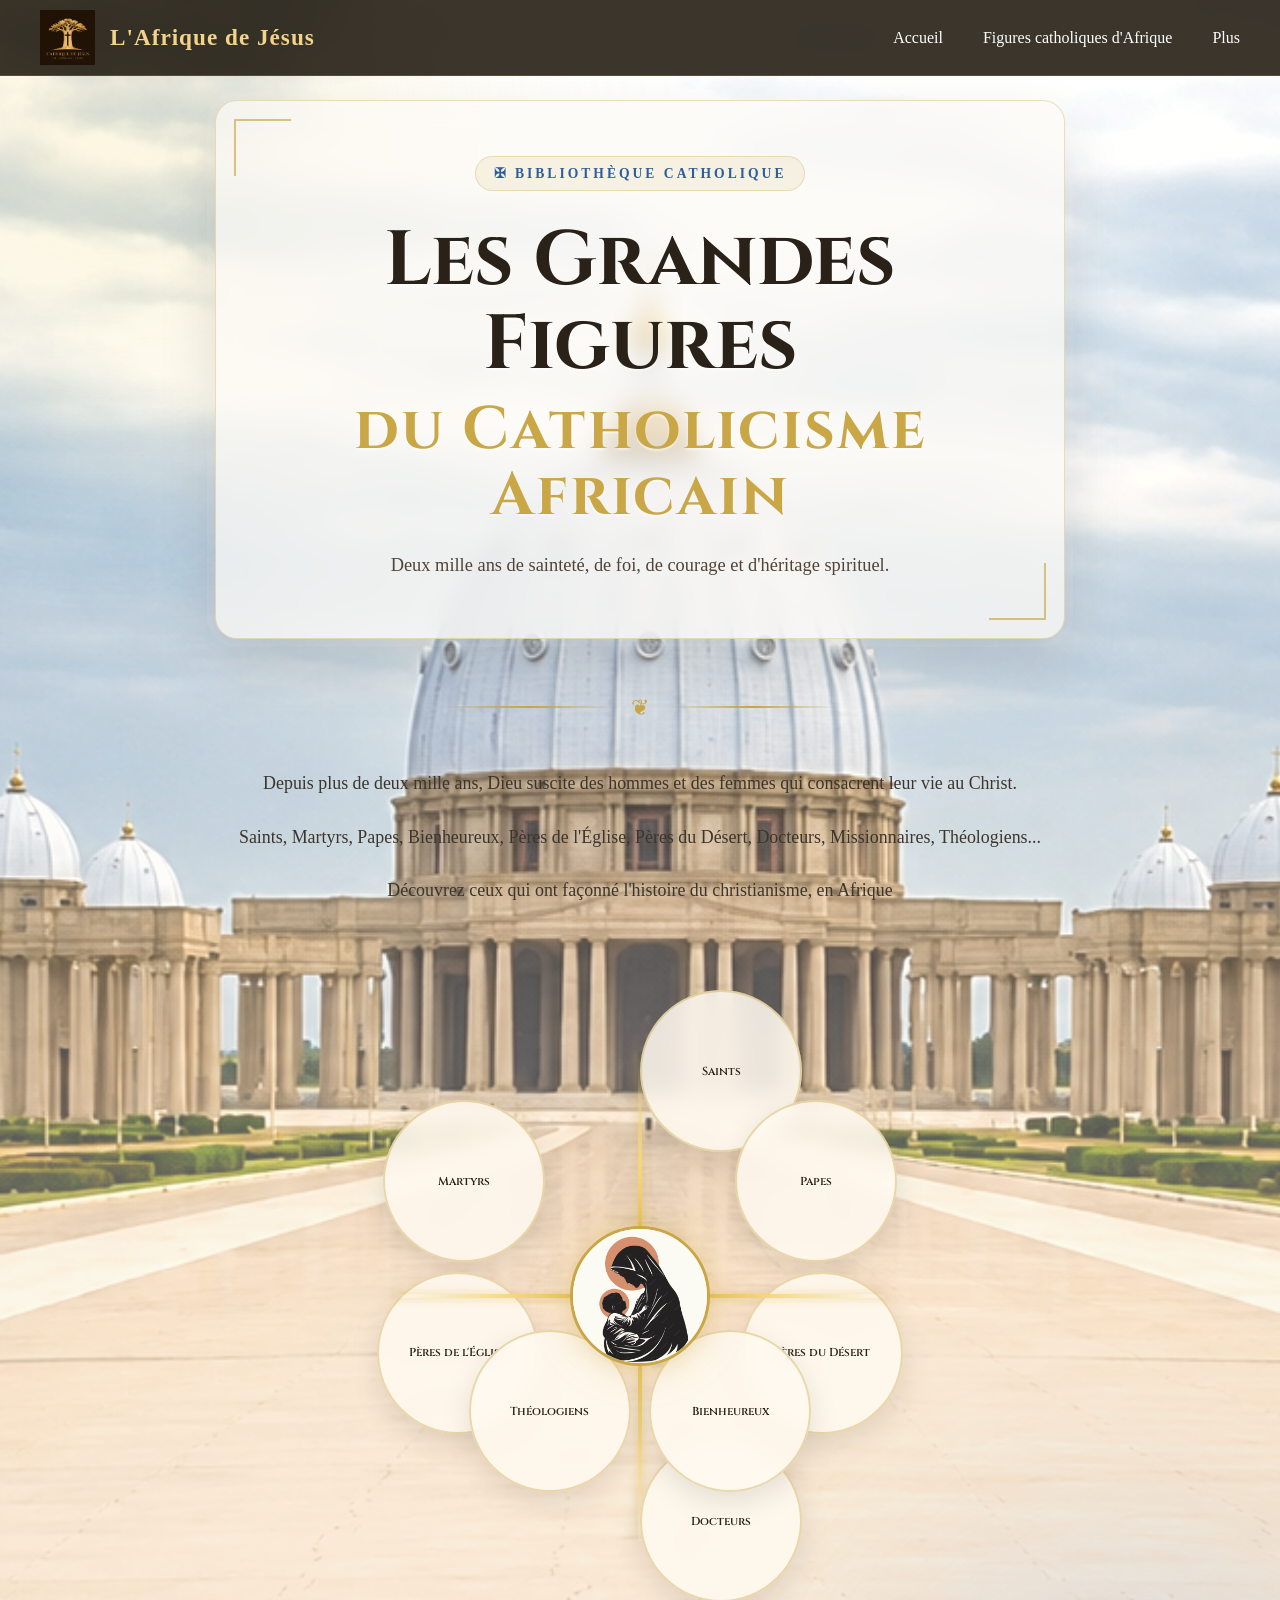
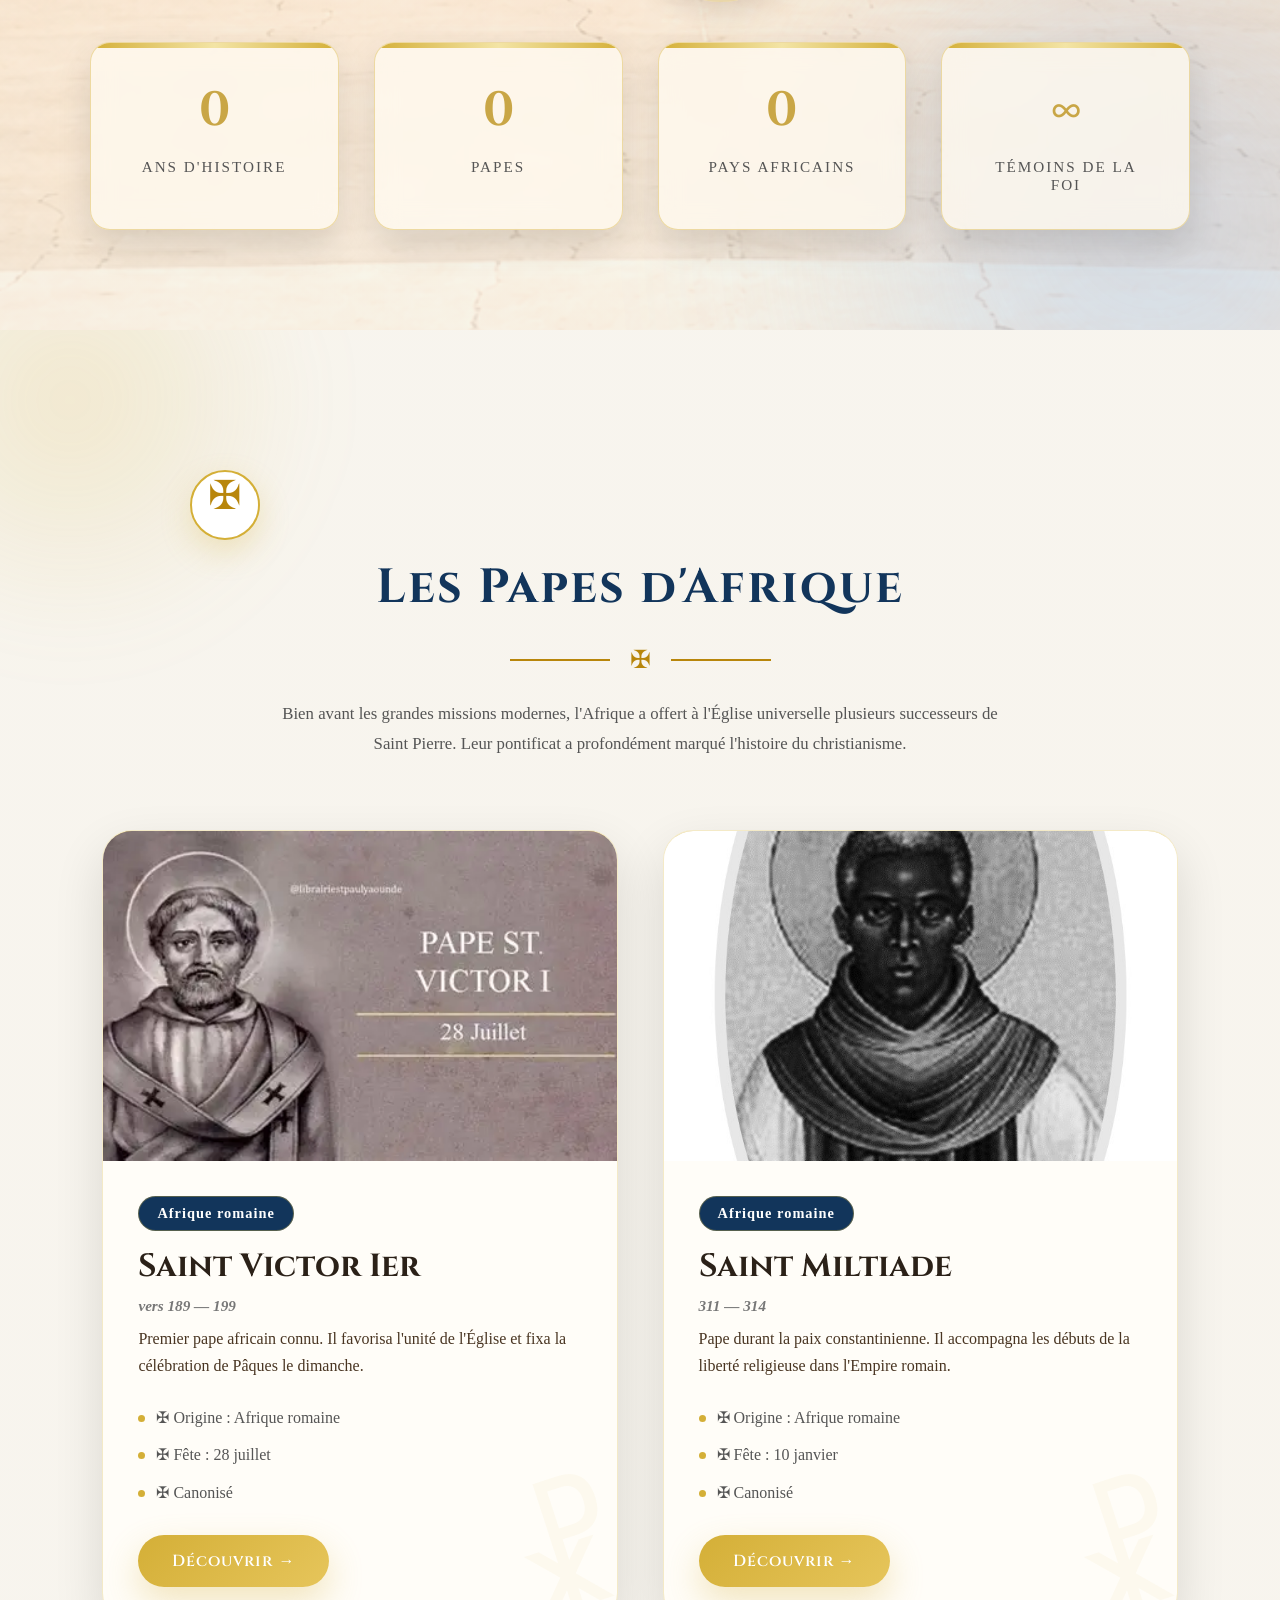
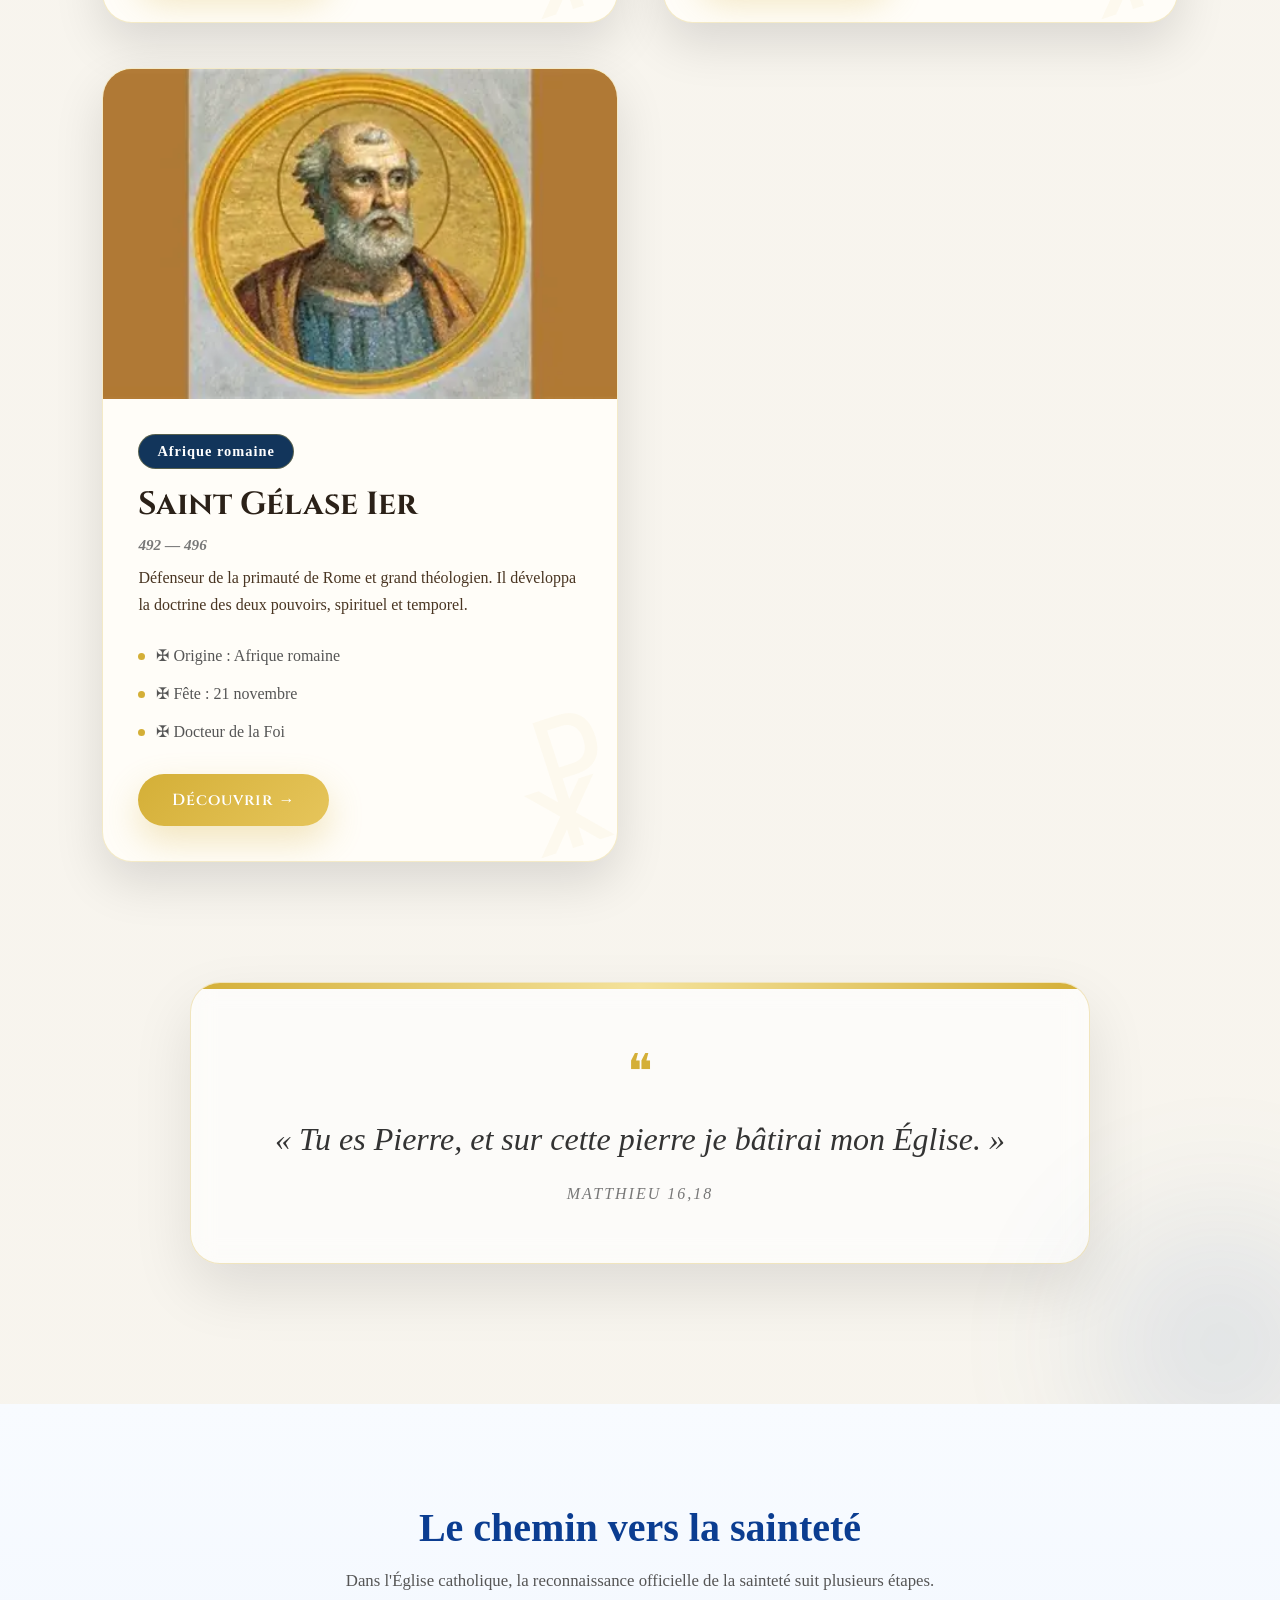
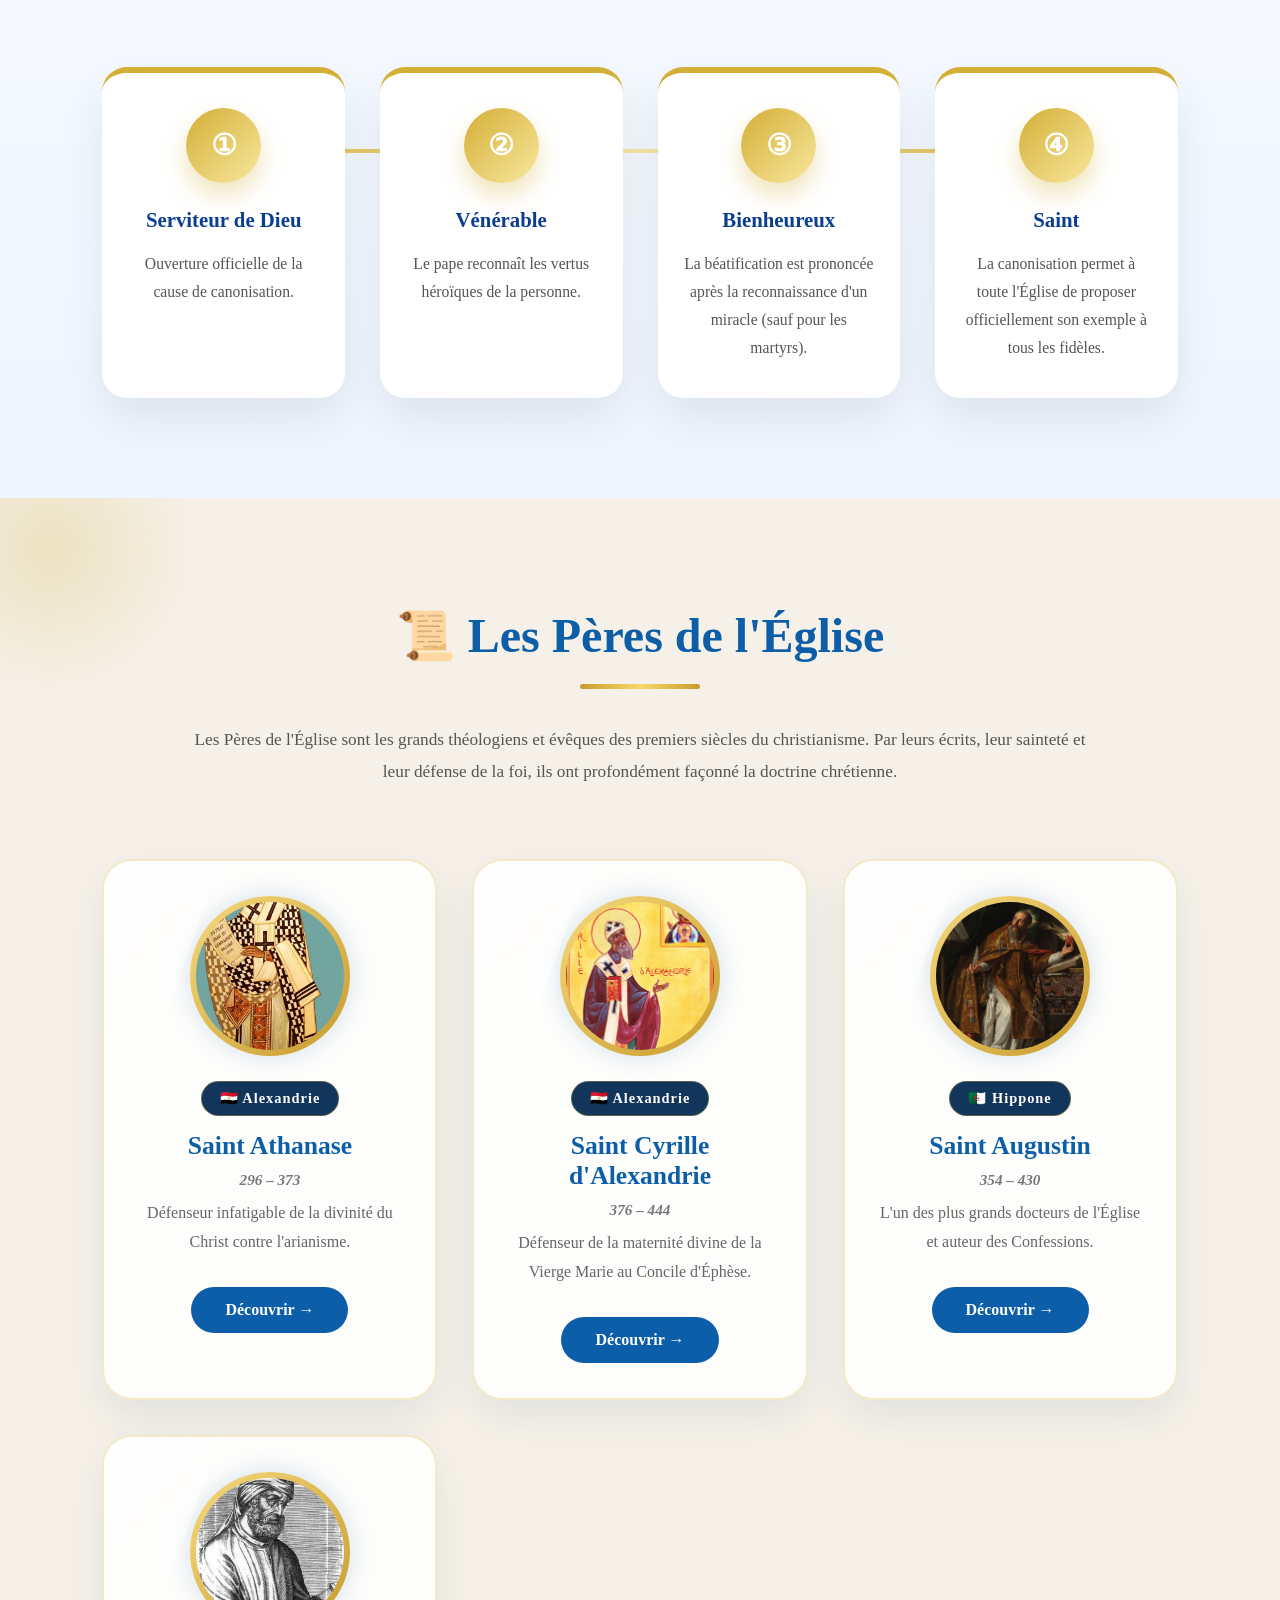
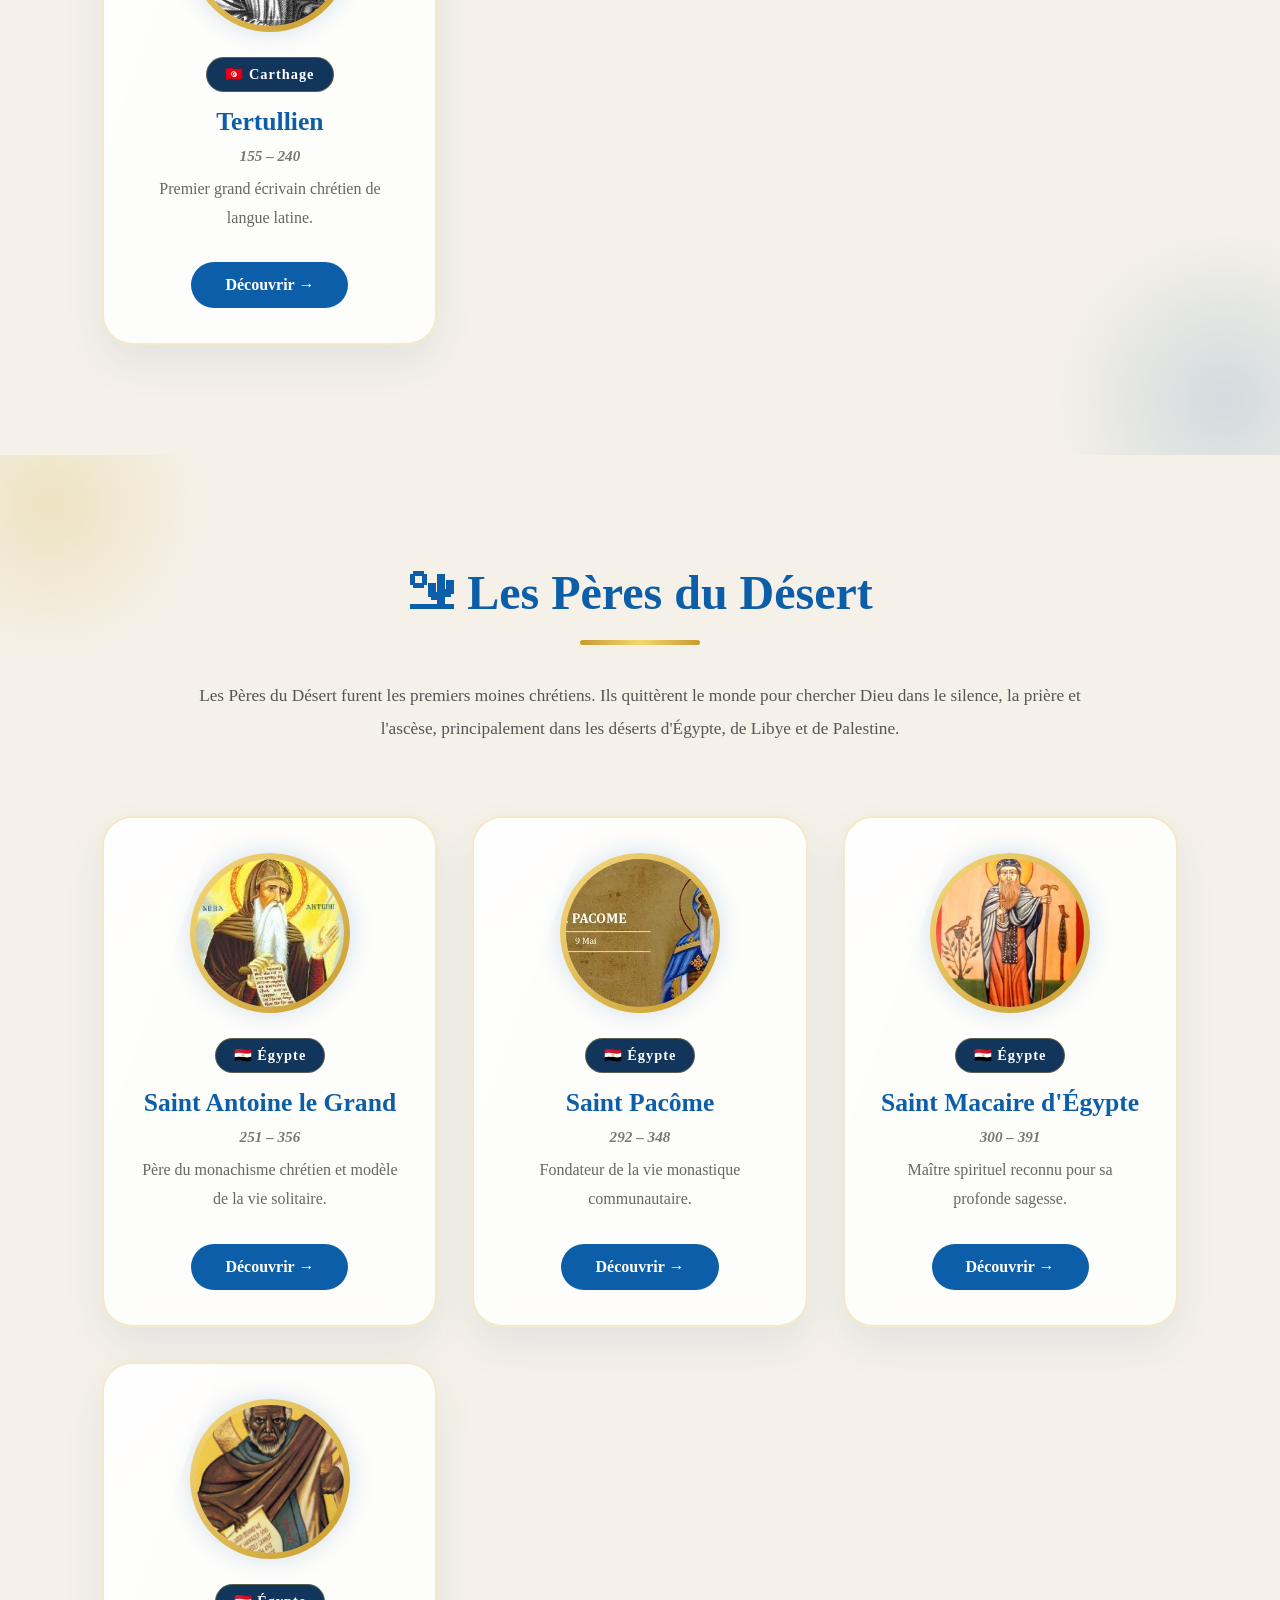
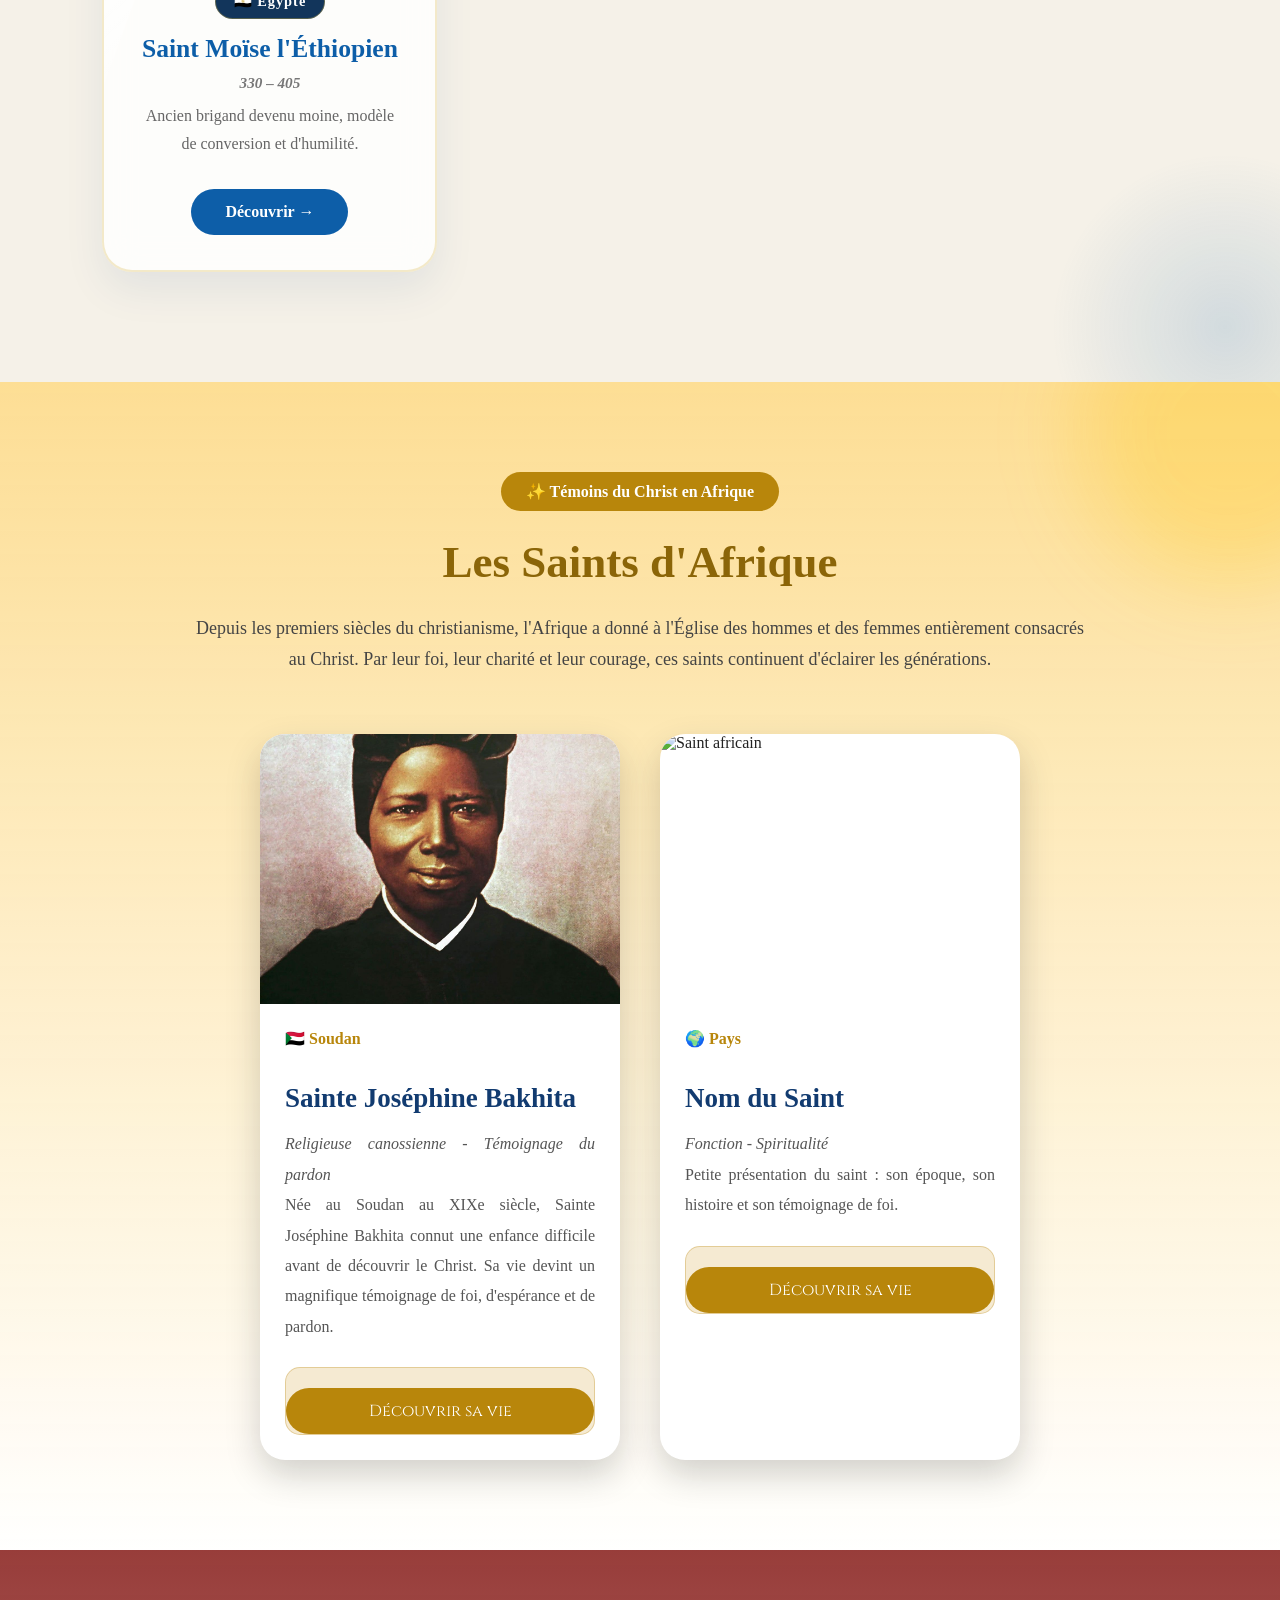
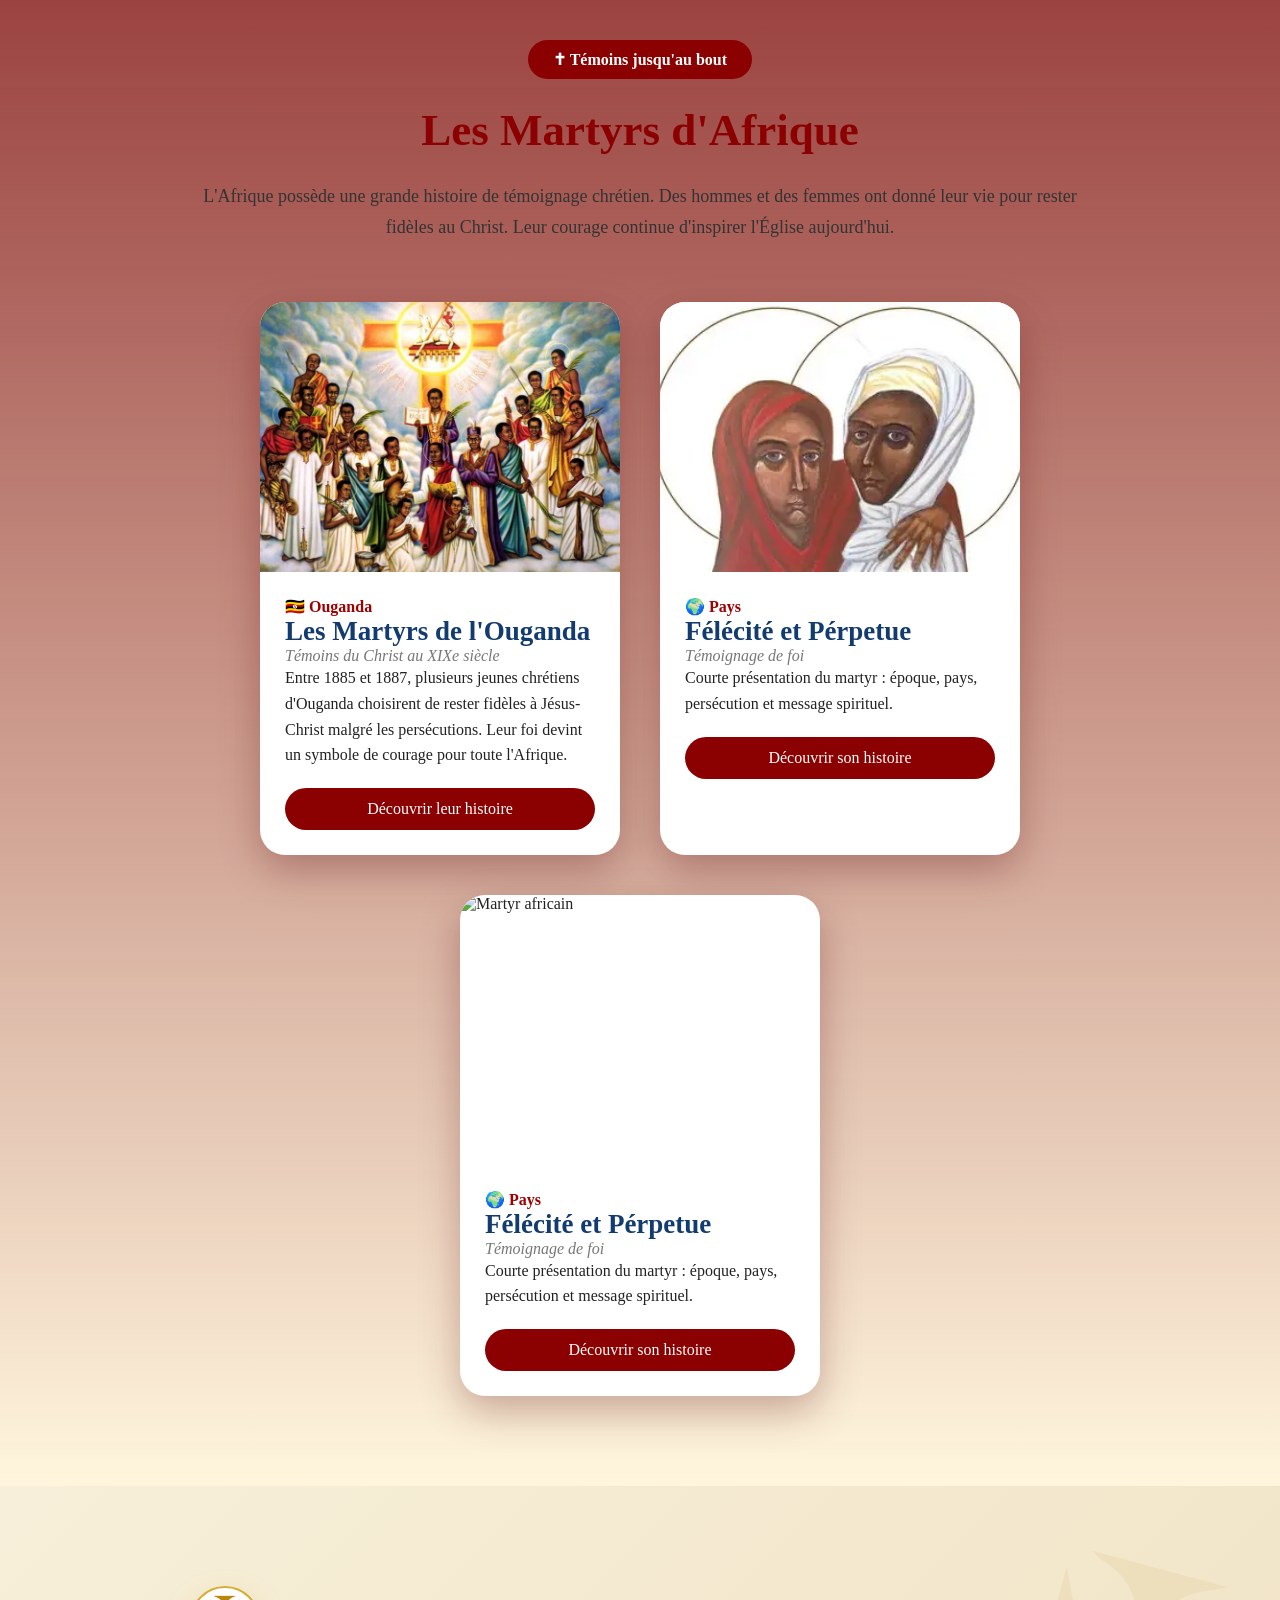
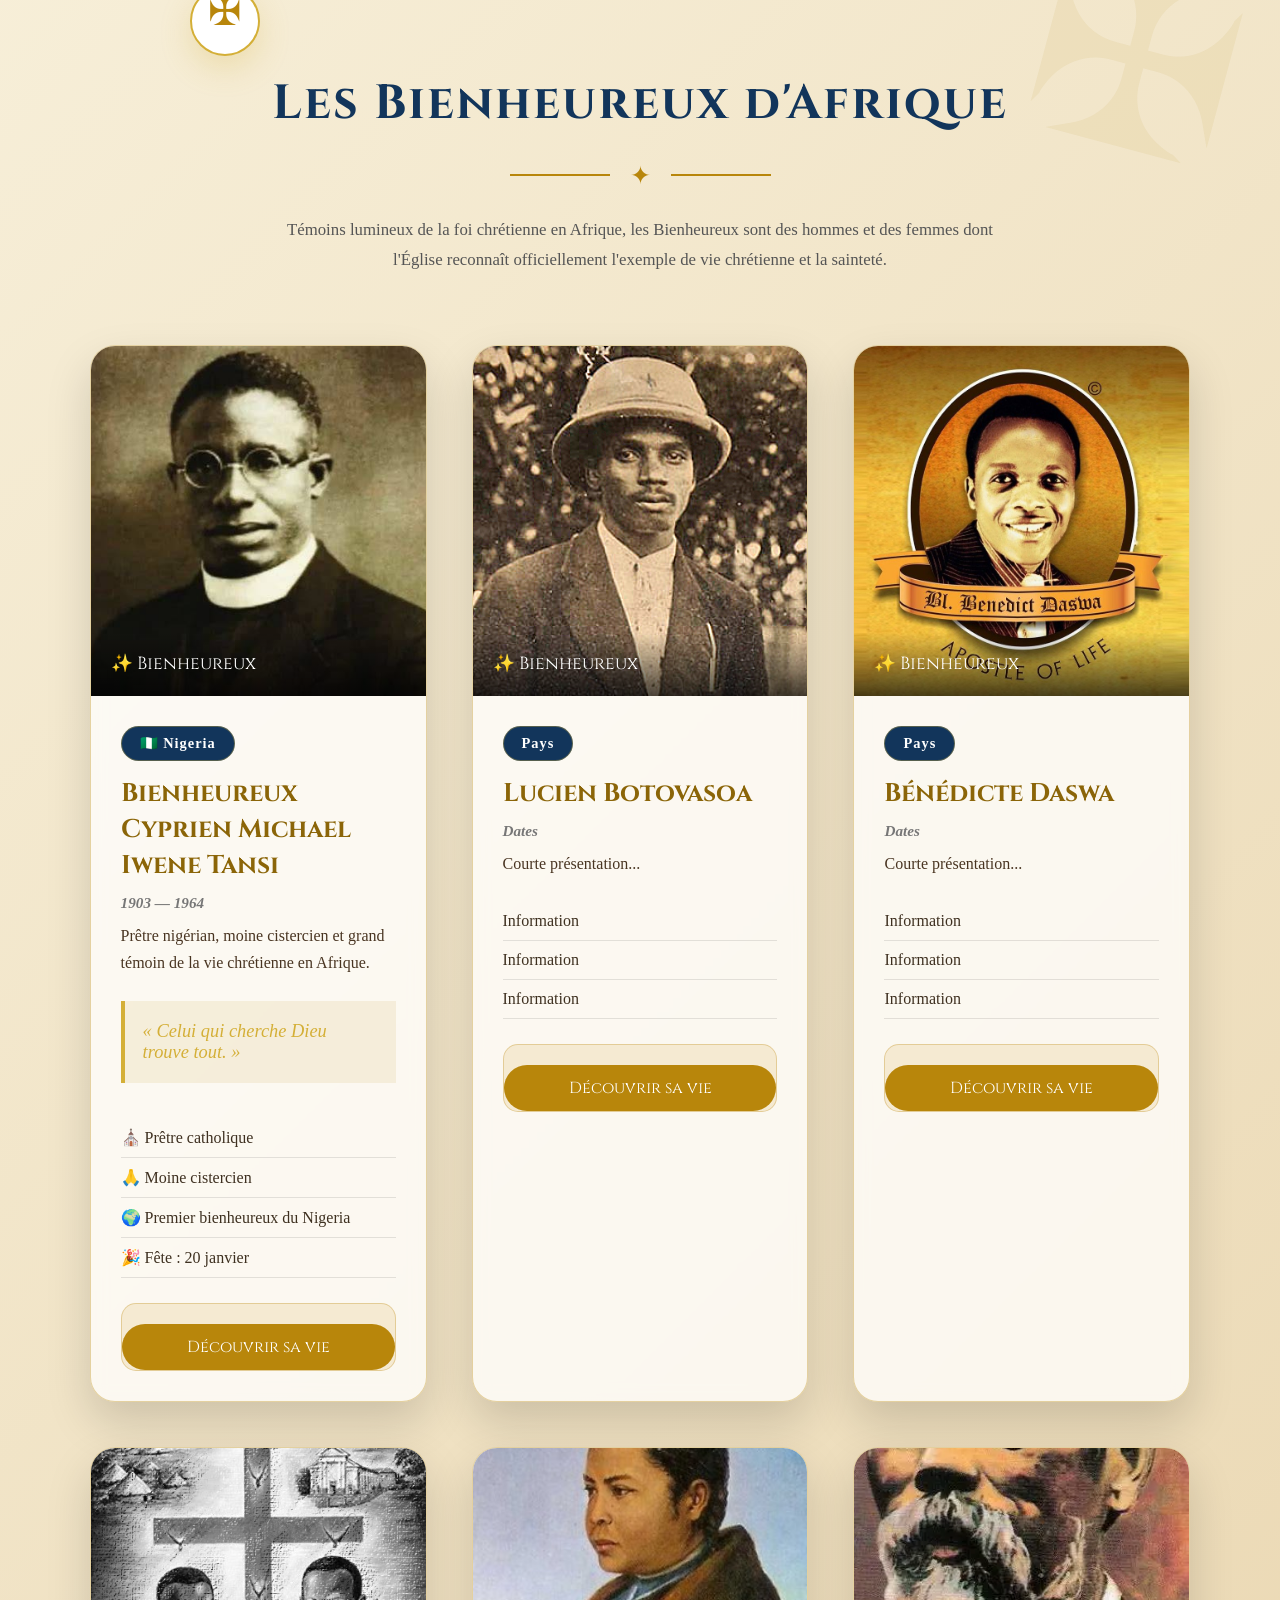
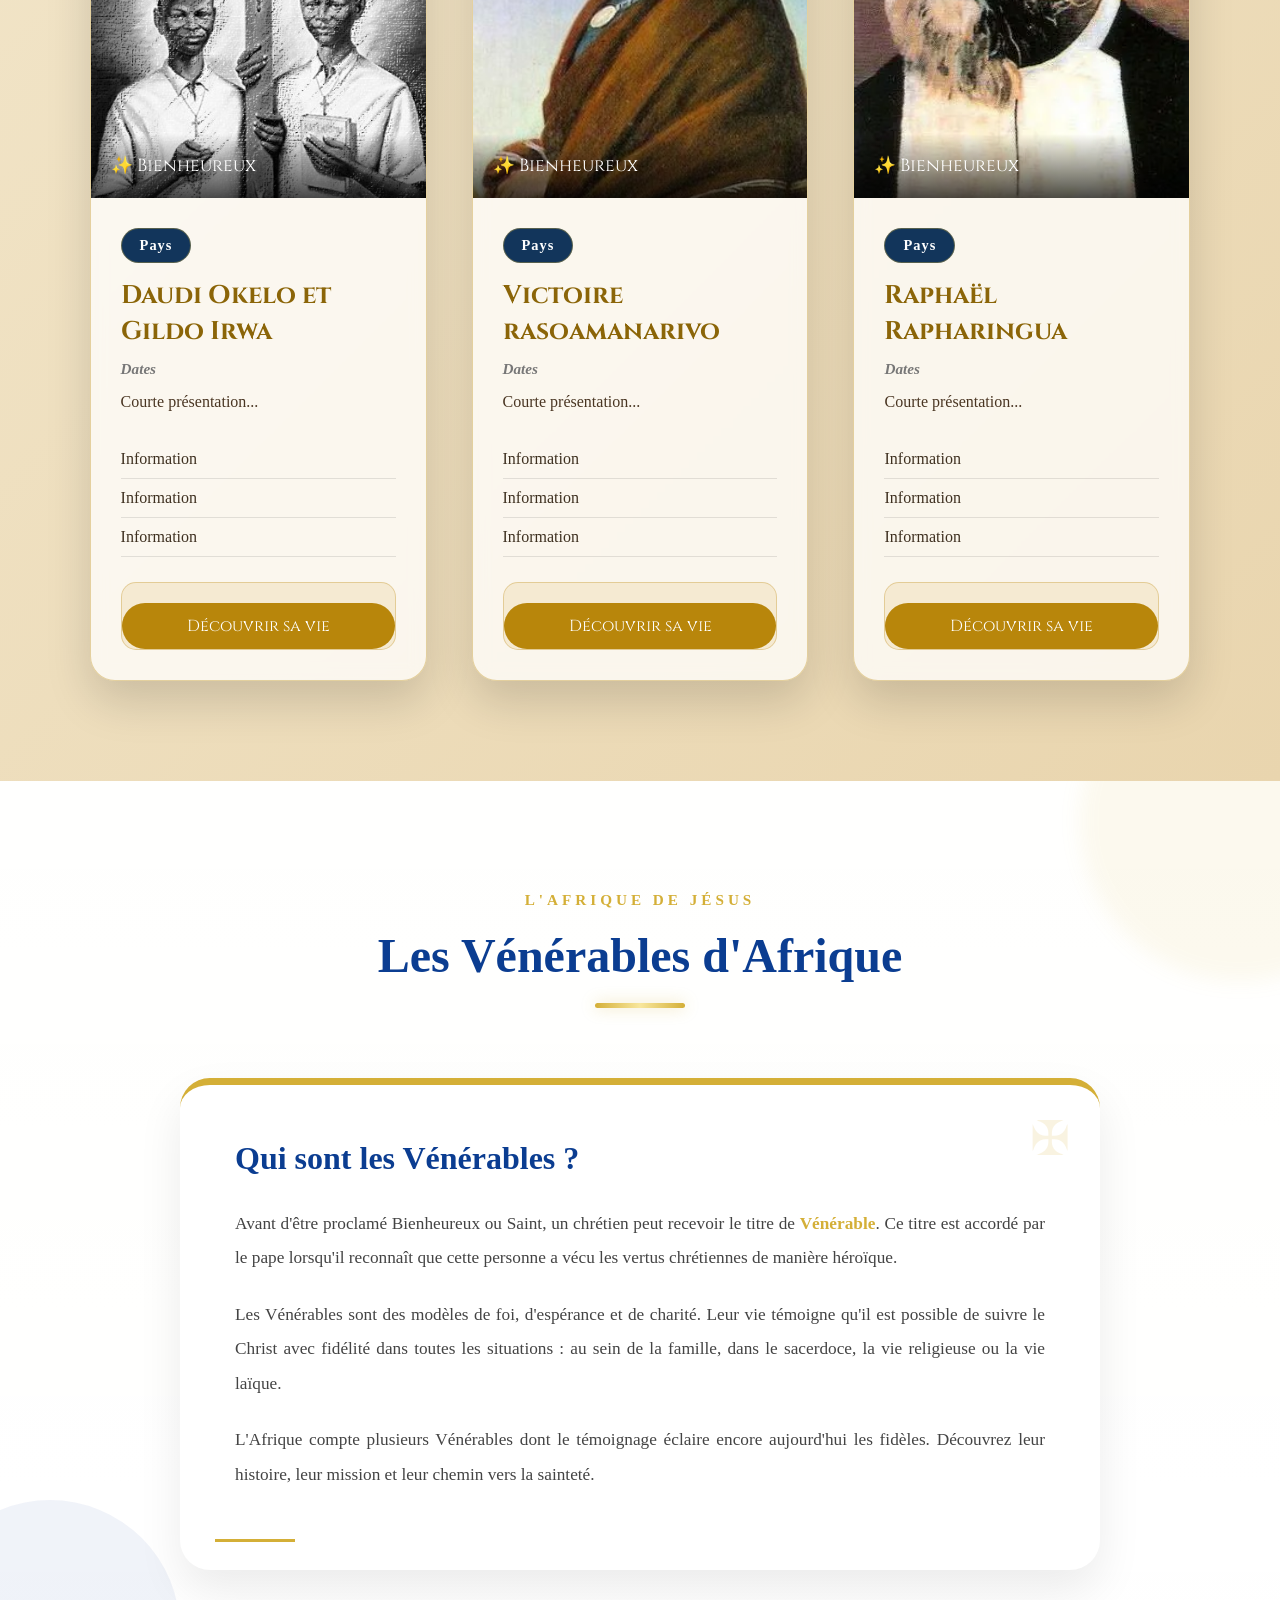
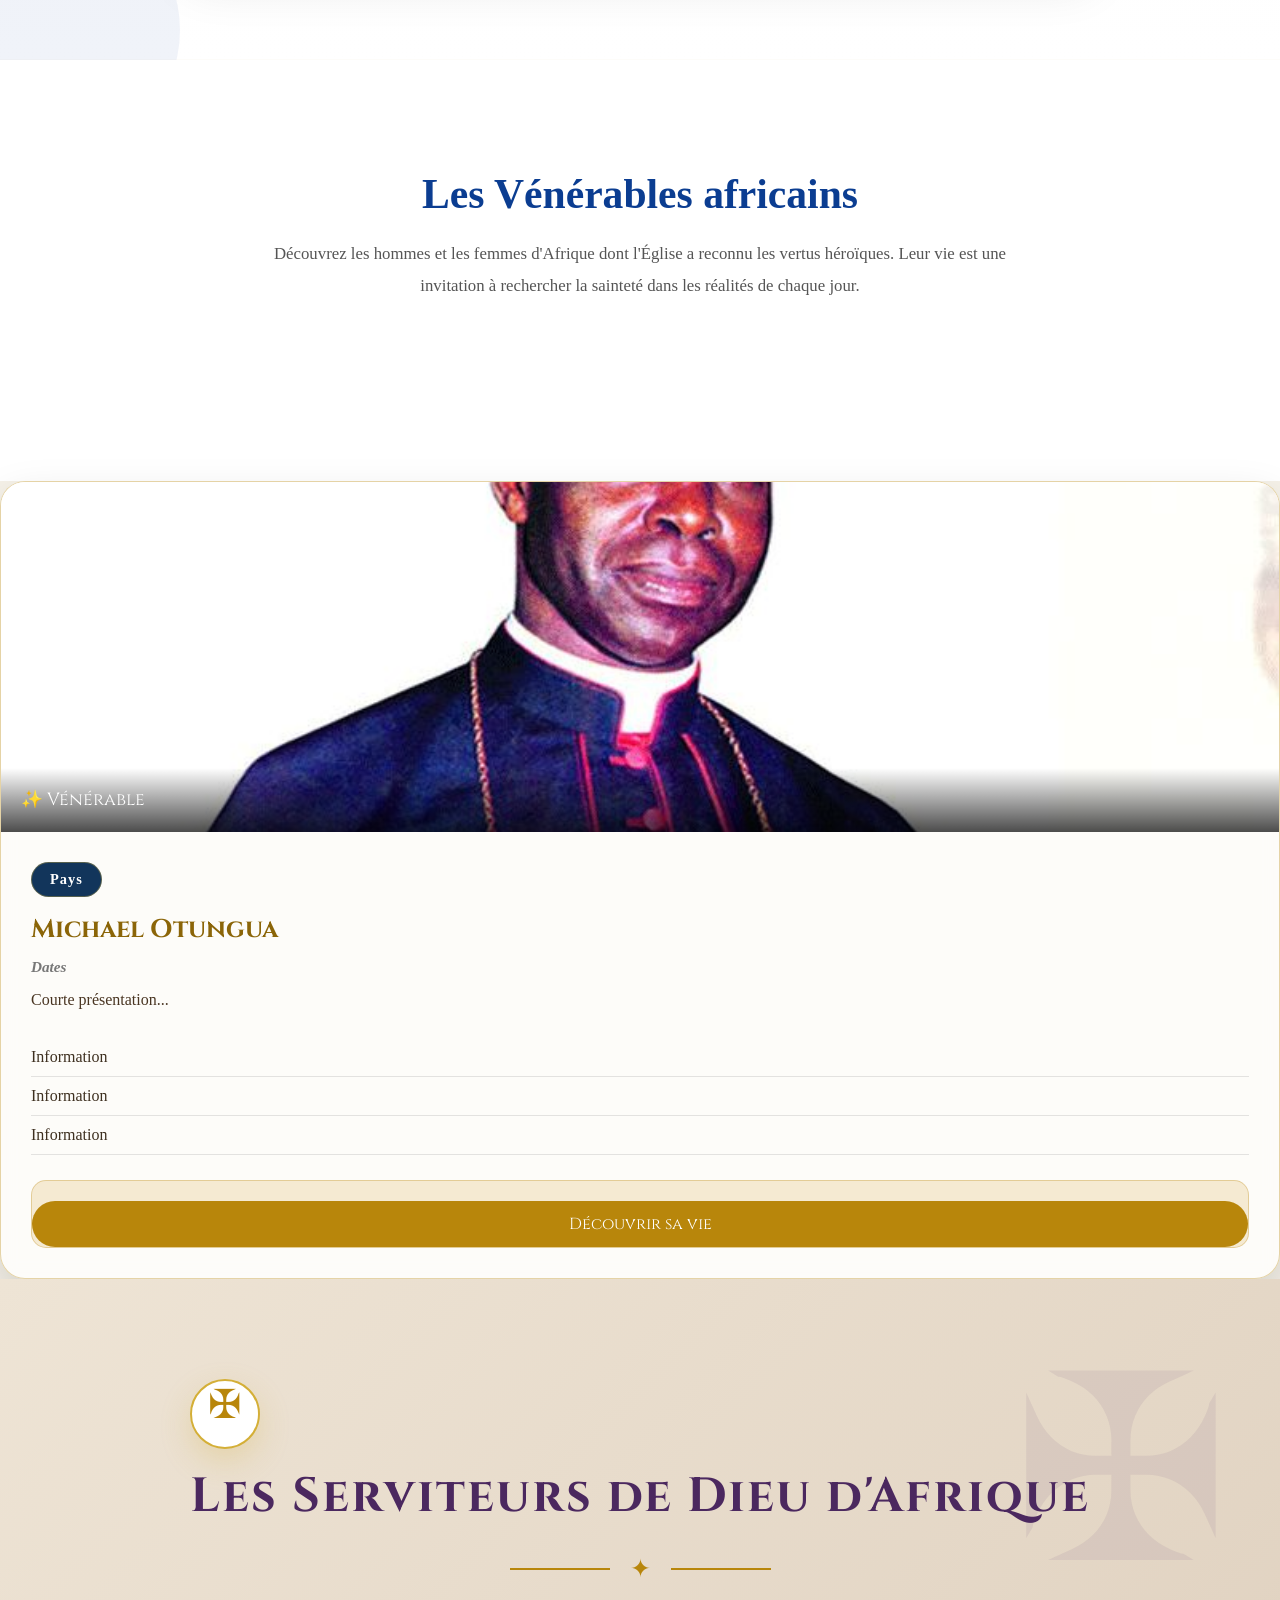
==== commit dc5eb07c: "premier commit" ====
--- a/Saints.html
+++ b/Saints.html
@@ -69,7 +69,6 @@
     <div class="hero-background">
 
         <img src="imgAfric/biggestchurch.png" alt="Basilique Notre-Dame de la Paix">
-
     </div>
 
 
@@ -134,9 +133,6 @@
             <span></span>
 
         </div>
-
-
-
         <!-- Citation -->
 
         <div class="hero-text">
@@ -195,180 +191,44 @@
         <div class="rosace">
 
 
-            <div class="centre">
-
-                ☧
-
-            </div>
-
-
-            <a href="#saints" class="node saints">
-
-                Saints
-
-            </a>
-
-            <a href="#martyrs" class="node martyrs">
-
-                Martyrs
-
-            </a>
-
-            <a href="#papes" class="node papes">
-
-                Papes
-
-            </a>
-
-            <a href="#peres-eglise" class="node eglise">
-
-                Pères de l'Église
-
-            </a>
-
-            <a href="#desert" class="node desert">
-
-                Pères du Désert
-
-            </a>
-
-            <a href="#docteurs" class="node docteurs">
-
-                Docteurs
-
-            </a>
-
-            <a href="#theologiens" class="node theologiens">
-
-                Théologiens
-
-            </a>
-
-            <a href="#bienheureux" class="node bienheureux">
-
-                Bienheureux
-
-            </a>
-
+            <div class="centre"><img src="imgAfric/illustration-vectorielle-vierge-marie-enfant-jesus-dans-forme-art-minimaliste-simple_1108340-491.avif" alt=""></div>
+            <a href="#saints" class="node saints">Saints</a>
+            <a href="#martyrs" class="node martyrs">Martyrs</a>
+            <a href="#papes" class="node papes">Papes</a>
+            <a href="#peres-eglise" class="node eglise">Pères de l'Église</a>
+            <a href="#desert" class="node desert">Pères du Désert</a>
+            <a href="#docteurs" class="node docteurs">Docteurs</a>
+            <a href="#theologiens" class="node theologiens">Théologiens</a>
+            <a href="#bienheureux" class="node bienheureux">Bienheureux</a>
         </div>
-
-
-
-        <!-- Boutons -->
-
-        <div class="hero-buttons">
-
-            <a href="#collection" class="btn-primary">
-
-                Explorer la Bibliothèque
-
-            </a>
-
-            <a href="#histoire" class="btn-secondary">
-
-                Commencer la visite
-
-            </a>
-
+        <!-- Compteurs -->
+        <div class="hero-stats">
+            <div class="stat">
+                <h2 class="counter" data-target="2000"> 0</h2>
+                <p>Ans d'Histoire</p>
+            </div>
+            <div class="stat">
+                <h2 class="counter" data-target="3"> 0</h2>
+                <p>Papes</p>
+            </div>
+            <div class="stat">
+                <h2 class="counter" data-target="54">0</h2>
+                <p>Pays Africains</p>
+            </div>
+            <div class="stat">
+                <h2>∞</h2>
+                <p>
+                    Témoins de la Foi
+                </p>
+            </div>
         </div>
-
-
-
-        <!-- Compteurs -->
-
-        <div class="hero-stats">
-
-
-            <div class="stat">
-
-                <h2 class="counter" data-target="2000">
-
-                    0
-
-                </h2>
-
-                <p>
-
-                    Ans d'Histoire
-
-                </p>
-
-            </div>
-
-
-
-            <div class="stat">
-
-                <h2 class="counter" data-target="3">
-
-                    0
-
-                </h2>
-
-                <p>
-
-                    Papes
-
-                </p>
-
-            </div>
-
-
-
-            <div class="stat">
-
-                <h2 class="counter" data-target="54">
-
-                    0
-
-                </h2>
-
-                <p>
-
-                    Pays Africains
-
-                </p>
-
-            </div>
-
-
-
-            <div class="stat">
-
-                <h2>
-
-                    ∞
-
-                </h2>
-
-                <p>
-
-                    Témoins de la Foi
-
-                </p>
-
-            </div>
-
-        </div>
-
-
-
     </div>
-
-
-
     <!-- Flèche -->
-
     <a href="#collection" class="scroll-indicator">
-
         <span></span>
-
         <span></span>
-
         <span></span>
-
     </a>
-
 </section>
 <!--========================================================
 
--- a/Saints.css
+++ b/Saints.css
@@ -1,141 +1,131 @@
-
-@import url('https://fonts.googleapis.com/css2?family=Cinzel:wght@400..900&display=swap');
-@import url('https://fonts.googleapis.com/css2?family=Cinzel:wght@400..900&family=Poppins:ital,wght@0,100;0,200;0,300;0,400;0,500;0,600;0,700;0,800;0,900;1,100;1,200;1,300;1,400;1,500;1,600;1,700;1,800;1,900&display=swap');
+@import url("https://fonts.googleapis.com/css2?family=Cinzel:wght@400..900&display=swap");
+@import url("https://fonts.googleapis.com/css2?family=Cinzel:wght@400..900&family=Poppins:ital,wght@0,100;0,200;0,300;0,400;0,500;0,600;0,700;0,800;0,900;1,100;1,200;1,300;1,400;1,500;1,600;1,700;1,800;1,900&display=swap");
 /* img:url(imgAfric/BoisAfrique)
 img:url(imgAfric/ */
-*{margin: 0;padding: 0;
-}
-body{height: 100%;}
-
-header{
-    
-    position: fixed;
-    top:0;
-    left:0;
-    width:100%;
-    z-index:1000;
-    background:rgba(25,18,8,.85);
-    backdrop-filter:blur(12px);
-    border-bottom:1px solid rgba(255,215,120,.15);
-}
-
+* {
+  margin: 0;
+  padding: 0;
+}
+body {
+  height: 100%;
+}
+
+header {
+  position: fixed;
+  top: 0;
+  left: 0;
+  width: 100%;
+  z-index: 1000;
+  background: rgba(25, 18, 8, 0.85);
+  backdrop-filter: blur(12px);
+  border-bottom: 1px solid rgba(255, 215, 120, 0.15);
+}
 
 /* ==========================
         NAVBAR
 ========================== */
 
-.navbar{
-    max-width:1300px;
-    height:75px;
-    margin:auto;
-    padding:0 40px;
-    display:flex;
-    justify-content:space-between;
-    align-items:center;
-
-}
-
+.navbar {
+  max-width: 1300px;
+  height: 75px;
+  margin: auto;
+  padding: 0 40px;
+  display: flex;
+  justify-content: space-between;
+  align-items: center;
+}
 
 /* ==========================
           LOGO
 ========================== */
 
-.logo a{
-    display:flex;
-    align-items:center;
-    gap:15px;
-    text-decoration:none;
-}
-
-.logo img{
-    width:55px;
-    transition:.35s;
-}
-
-.logo img:hover{
-    transform:scale(1.08);
-
-}
-
-.logo span{
-    color:#f3d38a;
-    font-size:1.45rem;
-    font-weight:700;
-    letter-spacing:1px;
-}
-
+.logo a {
+  display: flex;
+  align-items: center;
+  gap: 15px;
+  text-decoration: none;
+}
+
+.logo img {
+  width: 55px;
+  transition: 0.35s;
+}
+
+.logo img:hover {
+  transform: scale(1.08);
+}
+
+.logo span {
+  color: #f3d38a;
+  font-size: 1.45rem;
+  font-weight: 700;
+  letter-spacing: 1px;
+}
 
 /* ==========================
           MENU
 ========================== */
 
-.menu{
-    display:flex;
-    align-items:center;
-    gap:40px;
-    list-style:none;
-}
-
+.menu {
+  display: flex;
+  align-items: center;
+  gap: 40px;
+  list-style: none;
+}
 
 .menu a,
-summary{
-    color:white;
-    text-decoration:none;
-    cursor:pointer;
-    list-style:none;
-    font-size:1rem;
-    transition:.3s;
-}
-
+summary {
+  color: white;
+  text-decoration: none;
+  cursor: pointer;
+  list-style: none;
+  font-size: 1rem;
+  transition: 0.3s;
+}
 
 .menu a:hover,
-summary:hover{
-    color:#d6a85f;
-
-}
-
+summary:hover {
+  color: #d6a85f;
+}
 
 /* enlève le triangle */
 
-summary::-webkit-details-marker{
-    display:none;
-
-}
-
+summary::-webkit-details-marker {
+  display: none;
+}
 
 /* ==========================
        MENU DÉROULANT
 ========================== */
 
-details{
-    position:relative;
-}
-
-details ul{
-    position:absolute;
-    top:45px;
-    left:-200px;
-    width:260px;
-    background:#1d150d;
-    border-radius:12px;
-    overflow:hidden;
-    display:flex;
-    flex-direction:column;
-    box-shadow:0 10px 35px rgba(0,0,0,.35);
-}
-
-
-details li{
-    list-style:none;
-}
-
-details li a{
-    display:block;
-    padding:15px 20px;
-}
-
-details li a:hover{
-    background:#3b2b18;
+details {
+  position: relative;
+}
+
+details ul {
+  position: absolute;
+  top: 45px;
+  left: -200px;
+  width: 260px;
+  background: #1d150d;
+  border-radius: 12px;
+  overflow: hidden;
+  display: flex;
+  flex-direction: column;
+  box-shadow: 0 10px 35px rgba(0, 0, 0, 0.35);
+}
+
+details li {
+  list-style: none;
+}
+
+details li a {
+  display: block;
+  padding: 15px 20px;
+}
+
+details li a:hover {
+  background: #3b2b18;
 }
 
 /*========================================================
@@ -146,368 +136,268 @@
 
 =========================================================*/
 
-
 /*==========================
         VARIABLES
 ===========================*/
 
-:root{
-
-    --gold:#C9A646;
-    --gold-light:#F4E2A1;
-    --blue:#2D5D9F;
-    --blue-light:#4E86D8;
-    --stone:#F5F1E8;
-    --cream:#FCFAF6;
-    --brown:#5A4635;
-    --shadow:rgba(0,0,0,.18);
-
-}
-
+:root {
+  --gold: #c9a646;
+  --gold-light: #f4e2a1;
+  --blue: #2d5d9f;
+  --blue-light: #4e86d8;
+  --stone: #f5f1e8;
+  --cream: #fcfaf6;
+  --brown: #5a4635;
+  --shadow: rgba(0, 0, 0, 0.18);
+}
 
 /*==========================
         RESET
 ===========================*/
 
-*{
-
-margin:0;
-
-padding:0;
-
-box-sizing:border-box;
-
-}
-
-html{
-
-scroll-behavior:smooth;
-
-}
-
-body{
-
-font-family:"Libre Baskerville",serif;
-
-background:#f5f1e8;
-
-overflow-x:hidden;
-
-color:#222;
-
-}
-
+* {
+  margin: 0;
+
+  padding: 0;
+
+  box-sizing: border-box;
+}
+
+html {
+  scroll-behavior: smooth;
+}
+
+body {
+  font-family: "Libre Baskerville", serif;
+
+  background: #f5f1e8;
+
+  overflow-x: hidden;
+
+  color: #222;
+}
 
 /*==========================
         HERO
 ===========================*/
 
-.hero-saints{
-
-position:relative;
-
-width:100%;
-
-min-height:140vh;
-
-overflow:hidden;
-
-display:flex;
-
-justify-content:center;
-
-align-items:center;
-
-padding:100px 7%;
-
-}
-
-
+.hero-saints {
+  position: relative;
+
+  width: 100%;
+
+  min-height: 140vh;
+
+  overflow: hidden;
+
+  display: flex;
+
+  justify-content: center;
+
+  align-items: center;
+
+  padding: 100px 7%;
+}
 /*==========================
         IMAGE
 ===========================*/
 
-.hero-background{
-
-position:absolute;
-
-inset:0;
-
-overflow:hidden;
-
-z-index:1;
-
-}
-
-.hero-background img{
-
-width:100%;
-
-height:100%;
-
-object-fit:cover;
-
-object-position:center;
-
-transform:scale(1.08);
-
-animation:heroZoom 35s linear infinite alternate;
-
-filter:
-
-contrast(108%)
-
-brightness(108%)
-
-saturate(112%);
-
-}
-
+.hero-background {
+  position: absolute;
+  inset: 0;
+  overflow: hidden;
+  z-index: 1;
+}
+
+.hero-background img {
+  width: 100%;
+  height: 100%;
+  object-fit: cover;
+  object-position: center;
+  transform: scale(1.08);
+  animation: heroZoom 35s linear infinite alternate;
+  filter: contrast(108%) brightness(108%) saturate(112%);
+}
 
 /*==========================
         OVERLAY
 ===========================*/
 
-.hero-overlay{
-
-position:absolute;
-
-inset:0;
-
-z-index:2;
-
-background:
-
-linear-gradient(
-
-to bottom,
-
-rgba(255,255,255,.10),
-
-rgba(255,248,235,.22),
-
-rgba(245,241,232,.42),
-
-rgba(245,241,232,.75)
-
-);
-
-}
-
+.hero-overlay {
+  position: absolute;
+
+  inset: 0;
+
+  z-index: 2;
+
+  background: linear-gradient(
+    to bottom,
+
+    rgba(255, 255, 255, 0.1),
+    rgba(255, 248, 235, 0.22),
+    rgba(245, 241, 232, 0.42),
+    rgba(245, 241, 232, 0.75)
+  );
+}
 
 /*==========================
         LUMIÈRES
 ===========================*/
 
-.hero-light{
-
-position:absolute;
-
-border-radius:50%;
-
-filter:blur(140px);
-
-pointer-events:none;
-
-z-index:3;
-
-opacity:.45;
-
-}
-
-.hero-light.left{
-
-width:500px;
-
-height:500px;
-
-background:#F4E2A1;
-
-top:-120px;
-
-left:-120px;
-
-animation:lightMove1 12s ease-in-out infinite;
-
-}
-
-.hero-light.right{
-
-width:450px;
-
-height:450px;
-
-background:#7CA8E8;
-
-bottom:-120px;
-
-right:-100px;
-
-animation:lightMove2 15s ease-in-out infinite;
-
-}
-
+.hero-light {
+  position: absolute;
+
+  border-radius: 50%;
+
+  filter: blur(140px);
+
+  pointer-events: none;
+
+  z-index: 3;
+
+  opacity: 0.45;
+}
+
+.hero-light.left {
+  width: 500px;
+
+  height: 500px;
+
+  background: #f4e2a1;
+
+  top: -120px;
+
+  left: -120px;
+
+  animation: lightMove1 12s ease-in-out infinite;
+}
+
+.hero-light.right {
+  width: 450px;
+
+  height: 450px;
+
+  background: #7ca8e8;
+
+  bottom: -120px;
+
+  right: -100px;
+
+  animation: lightMove2 15s ease-in-out infinite;
+}
 
 /*==========================
     TEXTURE LÉGÈRE
 ===========================*/
 
-.hero-saints::before{
-
-content:"";
-
-position:absolute;
-
-inset:0;
-
-z-index:2;
-
-background-image:
-
-radial-gradient(
-
-rgba(255,255,255,.18) 1px,
-
-transparent 1px
-
-);
-
-background-size:8px 8px;
-
-opacity:.08;
-
-}
-
+.hero-saints::before {
+  content: "";
+
+  position: absolute;
+
+  inset: 0;
+
+  z-index: 2;
+
+  background-image: radial-gradient(
+    rgba(255, 255, 255, 0.18) 1px,
+
+    transparent 1px
+  );
+
+  background-size: 8px 8px;
+
+  opacity: 0.08;
+}
 
 /*==========================
     CONTENEUR
 ===========================*/
 
-.hero-container{
-
-position:relative;
-
-z-index:10;
-
-width:100%;
-
-max-width:1400px;
-
-display:flex;
-
-flex-direction:column;
-
-align-items:center;
-
-}
-
+.hero-container {
+  position: relative;
+
+  z-index: 10;
+
+  width: 100%;
+
+  max-width: 1400px;
+
+  display: flex;
+
+  flex-direction: column;
+
+  align-items: center;
+}
 
 /*==========================
         ANIMATIONS
 ===========================*/
 
-@keyframes heroZoom{
-
-0%{
-
-transform:scale(1.08);
-
-}
-
-100%{
-
-transform:scale(1.15);
-
-}
-
-}
-
-
-
-@keyframes lightMove1{
-
-0%{
-
-transform:translate(0,0);
-
-}
-
-50%{
-
-transform:translate(60px,40px);
-
-}
-
-100%{
-
-transform:translate(0,0);
-
-}
-
-}
-
-
-
-@keyframes lightMove2{
-
-0%{
-
-transform:translate(0,0);
-
-}
-
-50%{
-
-transform:translate(-60px,-50px);
-
-}
-
-100%{
-
-transform:translate(0,0);
-
-}
-
-}
-
-
+@keyframes heroZoom {
+  0% {
+    transform: scale(1.08);
+  }
+
+  100% {
+    transform: scale(1.15);
+  }
+}
+
+@keyframes lightMove1 {
+  0% {
+    transform: translate(0, 0);
+  }
+
+  50% {
+    transform: translate(60px, 40px);
+  }
+
+  100% {
+    transform: translate(0, 0);
+  }
+}
+
+@keyframes lightMove2 {
+  0% {
+    transform: translate(0, 0);
+  }
+
+  50% {
+    transform: translate(-60px, -50px);
+  }
+
+  100% {
+    transform: translate(0, 0);
+  }
+}
 
 /*==========================
 RESPONSIVE
 ===========================*/
 
-@media(max-width:900px){
-
-.hero-saints{
-
-padding:120px 6% 90px;
-
-min-height:125vh;
-
-}
-
-.hero-background img{
-
-transform:scale(1.12);
-
-}
-
-.hero-light.left{
-
-width:280px;
-
-height:280px;
-
-}
-
-.hero-light.right{
-
-width:250px;
-
-height:250px;
-
-}
-
+@media (max-width: 900px) {
+  .hero-saints {
+    padding: 120px 6% 90px;
+
+    min-height: 125vh;
+  }
+
+  .hero-background img {
+    transform: scale(1.12);
+  }
+
+  .hero-light.left {
+    width: 280px;
+
+    height: 280px;
+  }
+
+  .hero-light.right {
+    width: 250px;
+
+    height: 250px;
+  }
 }
 /*========================================================
 
@@ -515,1403 +405,516 @@
         PLAQUE - TITRE - TEXTE
 
 =========================================================*/
-
 
 /*==========================
         PLAQUE
 ===========================*/
 
-.hero-plaque{
-
-position:relative;
-
-max-width:850px;
-
-padding:55px 70px;
-
-text-align:center;
-
-background:rgba(252,250,246,.72);
-
-backdrop-filter:blur(12px);
-
--webkit-backdrop-filter:blur(12px);
-
-border:1px solid rgba(201,166,70,.35);
-
-border-radius:22px;
-
-box-shadow:
-0 25px 60px rgba(0,0,0,.12),
-0 0 0 8px rgba(255,255,255,.08);
-
-overflow:hidden;
-
-animation:fadeHero 1.3s ease;
-
-}
-
-
+.hero-plaque {
+  position: relative;
+
+  max-width: 850px;
+
+  padding: 55px 70px;
+
+  text-align: center;
+
+  background: rgba(252, 250, 246, 0.72);
+
+  backdrop-filter: blur(12px);
+
+  -webkit-backdrop-filter: blur(12px);
+
+  border: 1px solid rgba(201, 166, 70, 0.35);
+
+  border-radius: 22px;
+
+  box-shadow:
+    0 25px 60px rgba(0, 0, 0, 0.12),
+    0 0 0 8px rgba(255, 255, 255, 0.08);
+
+  overflow: hidden;
+
+  animation: fadeHero 1.3s ease;
+}
 /*==========================
 Coins décoratifs
 ===========================*/
-
 .hero-plaque::before,
-
-.hero-plaque::after{
-
-content:"";
-
-position:absolute;
-
-width:55px;
-
-height:55px;
-
-border:2px solid var(--gold);
-
-opacity:.65;
-
-}
-
-.hero-plaque::before{
-
-top:18px;
-
-left:18px;
-
-border-right:none;
-
-border-bottom:none;
-
-}
-
-.hero-plaque::after{
-
-bottom:18px;
-
-right:18px;
-
-border-left:none;
-
-border-top:none;
-
-}
-
-
+.hero-plaque::after {
+  content: "";
+  position: absolute;
+  width: 55px;
+  height: 55px;
+  border: 2px solid var(--gold);
+  opacity: 0.65;
+}
+.hero-plaque::before {
+  top: 18px;
+  left: 18px;
+  border-right: none;
+  border-bottom: none;
+}
+.hero-plaque::after {
+  bottom: 18px;
+  right: 18px;
+  border-left: none;
+  border-top: none;
+}
 /*==========================
 Petit titre
 ===========================*/
-
-.small-title{
-
-display:inline-block;
-
-padding:8px 18px;
-
-border-radius:40px;
-
-background:rgba(201,166,70,.12);
-
-border:1px solid rgba(201,166,70,.30);
-
-font-size:.85rem;
-
-letter-spacing:3px;
-
-text-transform:uppercase;
-
-font-weight:700;
-
-color:var(--blue);
-
-margin-bottom:28px;
-
-}
-
-
+.small-title {
+  display: inline-block;
+  padding: 8px 18px;
+  border-radius: 40px;
+  background: rgba(201, 166, 70, 0.12);
+  border: 1px solid rgba(201, 166, 70, 0.3);
+  font-size: 0.85rem;
+  letter-spacing: 3px;
+  text-transform: uppercase;
+  font-weight: 700;
+  color: var(--blue);
+  margin-bottom: 28px;
+}
 /*==========================
 Grand titre
 ===========================*/
-
-.hero-plaque h1{
-
-font-family:"Cinzel",serif;
-
-font-size:clamp(3rem,6vw,5.8rem);
-
-font-weight:700;
-
-line-height:1.1;
-
-color:#2a2218;
-
-margin-bottom:18px;
-
-text-shadow:
-
-0 2px 2px rgba(255,255,255,.55);
-
-}
-
-
+.hero-plaque h1 {
+  font-family: "Cinzel", serif;
+  font-size: clamp(3rem, 6vw, 5.8rem);
+  font-weight: 700;
+  line-height: 1.1;
+  color: #2a2218;
+  margin-bottom: 18px;
+  text-shadow: 0 2px 2px rgba(255, 255, 255, 0.55);
+}
 /*==========================
 Texte doré
 ===========================*/
-
-.hero-plaque h1 span{
-
-display:block;
-
-margin-top:10px;
-
-color:var(--gold);
-
-font-size:.78em;
-
-letter-spacing:2px;
-
-}
-
-
+.hero-plaque h1 span {
+  display: block;
+  margin-top: 10px;
+  color: var(--gold);
+  font-size: 0.78em;
+  letter-spacing: 2px;
+}
 /*==========================
 Description
 ===========================*/
-
-.hero-plaque p{
-
-margin-top:18px;
-
-font-size:1.15rem;
-
-line-height:1.9;
-
-color:#514437;
-
-max-width:650px;
-
-margin-left:auto;
-
-margin-right:auto;
-
-}
-
-
+.hero-plaque p {
+  margin-top: 18px;
+  font-size: 1.15rem;
+  line-height: 1.9;
+  color: #514437;
+  max-width: 650px;
+  margin-left: auto;
+  margin-right: auto;
+}
 /*==========================
 Séparateur
 ===========================*/
-
-.divider{
-
-display:flex;
-
-align-items:center;
-
-justify-content:center;
-
-gap:18px;
-
-margin:55px 0 45px;
-
-color:var(--gold);
-
-font-size:1.4rem;
-
-}
-
-.divider span{
-
-width:170px;
-
-height:2px;
-
-background:linear-gradient(to right,
-
-transparent,
-
-var(--gold),
-
-transparent);
-
-}
-
-
+.divider {
+  display: flex;
+  align-items: center;
+  justify-content: center;
+  gap: 18px;
+  margin: 55px 0 45px;
+  color: var(--gold);
+  font-size: 1.4rem;
+}
+.divider span {
+  width: 170px;
+  height: 2px;
+  background: linear-gradient(to right, transparent, var(--gold), transparent);
+}
 /*==========================
 Texte central
 ===========================*/
-
-.hero-text{
-
-max-width:900px;
-
-text-align:center;
-
-padding:0 20px;
-
-}
-
-.hero-text p{
-
-font-size:1.12rem;
-
-line-height:2;
-
-color:#3d352d;
-
-margin-bottom:18px;
-
-}
-
-
+.hero-text {
+  max-width: 900px;
+  text-align: center;
+  padding: 0 20px;
+}
+.hero-text p {
+  font-size: 1.12rem;
+  line-height: 2;
+  color: #3d352d;
+  margin-bottom: 18px;
+}
 /*==========================
 Mise en valeur
 ===========================*/
-
-.hero-text strong{
-
-color:var(--gold);
-
-font-weight:700;
-
-}
-
-
+.hero-text strong {
+  color: var(--gold);
+  font-weight: 700;
+}
 /*==========================
 Animation d'entrée
 ===========================*/
-
-@keyframes fadeHero{
-
-from{
-
-opacity:0;
-
-transform:translateY(50px);
-
-}
-
-to{
-
-opacity:1;
-
-transform:translateY(0);
-
-}
-
-}
-
-
+@keyframes fadeHero {
+  from {
+    opacity: 0;
+    transform: translateY(50px);
+  }
+  to {
+    opacity: 1;
+    transform: translateY(0);
+  }
+}
 /*==========================
 Responsive
 ===========================*/
-
-@media(max-width:900px){
-
-.hero-plaque{
-
-padding:35px 25px;
-
-}
-
-.hero-plaque h1{
-
-font-size:2.5rem;
-
-}
-
-.hero-plaque p{
-
-font-size:1rem;
-
-}
-
-.divider span{
-
-width:70px;
-
-}
-
-.hero-text p{
-
-font-size:1rem;
-
-line-height:1.8;
-
-}
-
+@media (max-width: 900px) {
+  .hero-plaque {
+    padding: 35px 25px;
+  }
+  .hero-plaque h1 {
+    font-size: 2.5rem;
+  }
+  .hero-plaque p {
+    font-size: 1rem;
+  }
+  .divider span {
+    width: 70px;
+  }
+  .hero-text p {
+    font-size: 1rem;
+    line-height: 1.8;
+  }
 }
 /*======================================================
-
                 ROSACE PREMIUM
-
 =======================================================*/
 
-.rosace{
-
-position:relative;
-
-width:700px;
-
-height:700px;
-
-margin:100px auto;
-
-}
-
+.rosace {
+  --rosace-size: min(74vw, 68vh, 760px);
+  position: relative;
+  width: var(--rosace-size);
+  height: var(--rosace-size);
+  margin: clamp(55px, 7vh, 120px) auto 0;
+  z-index: 12;
+}
 
 /*====================
-
 CENTRE
-
 =====================*/
-
-.centre{
-
-position:absolute;
-
-top:50%;
-
-left:50%;
-
-transform:translate(-50%,-50%);
-
-width:120px;
-
-height:120px;
-
-border-radius:50%;
-
-background:
-
-linear-gradient(145deg,#fffdf8,#efe4c8);
-
-border:3px solid var(--gold);
-
-display:flex;
-
-justify-content:center;
-
-align-items:center;
-
-font-size:3rem;
-
-color:var(--gold);
-
-box-shadow:
-
-0 0 40px rgba(201,166,70,.3);
-
-z-index:50;
-
-transition:.4s;
-
-}
-
-.centre:hover{
-
-transform:
-
-translate(-50%,-50%)
-
-scale(1.08);
-
-}
-
+.centre {
+  --centre-size: clamp(90px, 16vmin, 140px);
+  position: absolute;
+  top: 50%;
+  left: 50%;
+  transform: translate(-50%, -50%);
+  width: var(--centre-size);
+  height: var(--centre-size);
+  border-radius: 50%;
+  overflow: hidden;
+  background: linear-gradient(145deg, #fffdf8, #efe4c8);
+  border: 3px solid var(--gold);
+  display: flex;
+  justify-content: center;
+  align-items: center;
+  box-shadow:
+    0 0 25px rgba(201, 166, 70, 0.35),
+    0 0 50px rgba(201, 166, 70, 0.15);
+  z-index: 50;
+  transition: 0.4s ease;
+}
+
+.centre img {
+  width: 100%;
+  height: 100%;
+  object-fit: cover;
+  object-position: center;
+  display: block;
+  transition: 0.4s ease;
+}
+
+.centre:hover {
+  transform: translate(-50%, -50%) scale(1.08);
+  box-shadow:
+    0 0 30px rgba(201, 166, 70, 0.5),
+    0 0 65px rgba(201, 166, 70, 0.22);
+}
+
+.centre:hover img {
+  transform: scale(1.04);
+}
 
 /*====================
-
 MEDAILLONS
-
 =====================*/
-
-.node{
-
-position:absolute;
-
-width:170px;
-
-height:170px;
-
-border-radius:50%;
-
-background:
-
-rgba(255,250,240,.86);
-
-backdrop-filter:blur(10px);
-
-border:2px solid rgba(201,166,70,.4);
-
-display:flex;
-
-justify-content:center;
-
-align-items:center;
-
-text-align:center;
-
-padding:20px;
-
-text-decoration:none;
-
-font-family:"Cinzel",serif;
-
-font-size:1rem;
-
-font-weight:600;
-
-color:#2b2117;
-
-transition:.45s;
-
-box-shadow:
-
-0 10px 30px rgba(0,0,0,.10);
-
-overflow:hidden;
-
-}
-
-.node::before{
-
-content:"";
-
-position:absolute;
-
-inset:0;
-
-background:
-
-linear-gradient(
-
-120deg,
-
-transparent,
-
-rgba(255,255,255,.45),
-
-transparent
-
-);
-
-transform:translateX(-180%);
-
-transition:1s;
-
-}
-
-.node:hover::before{
-
-transform:translateX(180%);
-
-}
-
-.node:hover{
-
-transform:scale(1.08);
-
-border-color:var(--gold);
-
-box-shadow:
-
-0 0 35px rgba(201,166,70,.35);
-
-background:#fffdf8;
-
-color:var(--blue);
-
-}
-
+.node {
+  --node-translate-x: 0;
+  --node-size: clamp(110px, 18vmin, 170px);
+  position: absolute;
+  width: var(--node-size);
+  height: var(--node-size);
+  border-radius: 50%;
+  background: rgba(255, 250, 240, 0.86);
+  backdrop-filter: blur(10px);
+  border: 2px solid rgba(201, 166, 70, 0.4);
+  display: flex;
+  justify-content: center;
+  align-items: center;
+  text-align: center;
+  padding: 20px;
+  text-decoration: none;
+  font-family: "Cinzel", serif;
+  font-size: clamp(0.72rem, 1.2vmin, 1rem);
+  font-weight: 600;
+  color: #2b2117;
+  transition: 0.45s;
+  box-shadow: 0 10px 30px rgba(0, 0, 0, 0.1);
+  overflow: hidden;
+  animation: float 4s ease-in-out infinite;
+}
+
+.node::before {
+  content: "";
+  position: absolute;
+  inset: 0;
+  background: linear-gradient(
+    120deg,
+    transparent,
+    rgba(255, 255, 255, 0.45),
+    transparent
+  );
+  transform: translateX(-180%);
+  transition: 1s;
+}
+
+.node:hover::before {
+  transform: translateX(180%);
+}
+
+.node:hover {
+  transform: translate(var(--node-translate-x), -8px) scale(1.08);
+  border-color: var(--gold);
+  box-shadow: 0 0 35px rgba(201, 166, 70, 0.35);
+  background: #fffdf8;
+  color: var(--blue);
+}
+
+@keyframes float {
+  0%,
+  100% {
+    transform: translate(var(--node-translate-x), 0);
+  }
+  50% {
+    transform: translate(var(--node-translate-x), -8px);
+  }
+}
 
 /*====================
-
 POSITIONNEMENT
-
 =====================*/
-
-.saints{
-
-top:0;
-
-left:50%;
-
-transform:translateX(-50%);
-
-}
-
-.martyrs{
-
-top:160px;
-
-left:0;
-
-}
-
-.papes{
-
-top:160px;
-
-right:0;
-
-}
-
-.eglise{
-
-top:340px;
-
-left:20px;
-
-}
-
-.desert{
-
-top:340px;
-
-right:20px;
-
-}
-
-.docteurs{
-
-bottom:0;
-
-left:50%;
-
-transform:translateX(-50%);
-
-}
-
-.theologiens{
-
-bottom:160px;
-
-left:70px;
-
-}
-
-.bienheureux{
-
-bottom:160px;
-
-right:70px;
-
-}
+.saints {
+  top: 0;
+  left: 50%;
+  --node-translate-x: -50%;
+}
+
+.martyrs {
+  top: 18%;
+  left: 8%;
+  --node-translate-x: 0;
+}
+
+.papes {
+  top: 18%;
+  right: 8%;
+  --node-translate-x: 0;
+}
+
+.eglise {
+  top: 46%;
+  left: 7%;
+  --node-translate-x: 0;
+}
+
+.desert {
+  top: 46%;
+  right: 7%;
+  --node-translate-x: 0;
+}
+
+.docteurs {
+  bottom: 0;
+  left: 50%;
+  --node-translate-x: -50%;
+}
+
+.theologiens {
+  bottom: 18%;
+  left: 22%;
+  --node-translate-x: 0;
+}
+
+.bienheureux {
+  bottom: 18%;
+  right: 22%;
+  --node-translate-x: 0;
+}
+
 .hero-plaque,
 .hero-text,
 .divider,
-.hero-buttons,
 .hero-stats,
 .rosace,
-.stat{
-
-opacity:0;
-
-transform:translateY(60px);
-
-transition:1s;
-
-}
-
-.show{
-
-opacity:1;
-
-transform:none;
-
-}
-.node{
-
-animation:float 4s ease-in-out infinite;
-
-}
-
-@keyframes float{
-
-0%,100%{
-
-transform:translateY(0);
-
-}
-
-50%{
-
-transform:translateY(-8px);
-
-}
-
-}
-/*==========================
-        BOUTONS
-===========================*/
-
-.hero-buttons{
-
-display:flex;
-
-justify-content:center;
-
-align-items:center;
-
-gap:25px;
-
-margin-top:60px;
-
-margin-bottom:90px;
-
-flex-wrap:wrap;
-
-}
-
-.btn-primary,
-.btn-secondary{
-
-display:inline-flex;
-
-align-items:center;
-
-justify-content:center;
-
-padding:18px 40px;
-
-text-decoration:none;
-
-font-family:"Cinzel",serif;
-
-font-size:1rem;
-
-font-weight:600;
-
-letter-spacing:1px;
-
-border-radius:50px;
-
-transition:.4s;
-
-position:relative;
-
-overflow:hidden;
-
-}
-
-.btn-primary{
-
-background:linear-gradient(135deg,#D4AF37,#E8C65D);
-
-color:white;
-
-border:2px solid #D4AF37;
-
-box-shadow:0 15px 35px rgba(212,175,55,.35);
-
-}
-
-.btn-primary:hover{
-
-transform:translateY(-6px);
-
-box-shadow:0 25px 50px rgba(212,175,55,.45);
-
-}
-
-.btn-secondary{
-
-background:rgba(255,255,255,.15);
-
-border:2px solid rgba(255,255,255,.55);
-
-color:#fff;
-
-backdrop-filter:blur(8px);
-
-}
-
-.btn-secondary:hover{
-
-background:#fff;
-
-color:#244E8D;
-
-transform:translateY(-6px);
-
-}
-.hero-stats{
-
-display:grid;
-
-grid-template-columns:repeat(auto-fit,minmax(220px,1fr));
-
-gap:35px;
-
-width:100%;
-
-margin-top:40px;
-
-}
-
-.stat{
-
-background:rgba(255,250,240,.78);
-
-backdrop-filter:blur(12px);
-
-border:1px solid rgba(212,175,55,.4);
-
-border-radius:20px;
-
-padding:35px;
-
-text-align:center;
-
-box-shadow:
-
-0 15px 35px rgba(0,0,0,.12);
-
-transition:.4s;
-
-position:relative;
-
-overflow:hidden;
-
-}
-
-.stat::before{
-
-content:"";
-
-position:absolute;
-
-left:0;
-
-top:0;
-
-width:100%;
-
-height:5px;
-
-background:linear-gradient(to right,#D4AF37,#F3E4A5,#D4AF37);
-
-}
-
-.stat:hover{
-
-transform:translateY(-8px);
-
-}
-
-.stat h2{
-
-font-size:3rem;
-
-font-family:"Cinzel",serif;
-
-color:#C9A646;
-
-margin-bottom:15px;
-
-}
-
-.stat p{
-
-font-size:.95rem;
-
-letter-spacing:2px;
-
-text-transform:uppercase;
-
-color:#555;
-
-}
-.rosace{
-
-width:900px;
-
-height:900px;
-
-margin:120px auto;
-
-}
-.node{
-
-position:absolute;
-
-width:170px;
-
-height:170px;
-
-border-radius:50%;
-
-display:flex;
-
-justify-content:center;
-
-align-items:center;
-
-text-align:center;
-
-}
-
-
-/* HAUT */
-
-.saints{
-
-top:20px;
-
-left:50%;
-
-transform:translateX(-50%);
-
-}
-
-
-/* HAUT GAUCHE */
-
-.martyrs{
-
-top:180px;
-
-left:140px;
-
-}
-
-
-/* HAUT DROITE */
-
-.papes{
-
-top:180px;
-
-right:140px;
-
-}
-
-
-/* MILIEU GAUCHE */
-
-.eglise{
-
-top:410px;
-
-left:20px;
-
-}
-
-
-/* MILIEU DROITE */
-
-.desert{
-
-top:410px;
-
-right:20px;
-
-}
-
-
-/* BAS GAUCHE */
-
-.theologiens{
-
-bottom:180px;
-
-left:140px;
-
-}
-
-
-/* BAS DROITE */
-
-.bienheureux{
-
-bottom:180px;
-
-right:140px;
-
-}
-
-
-/* BAS */
-
-.docteurs{
-
-bottom:20px;
-
-left:50%;
-
-transform:translateX(-50%);
-
-}
+.stat {
+  opacity: 0;
+  transform: translateY(60px);
+  transition: 1s;
+}
+
+.show {
+  opacity: 1;
+  transform: none;
+}
+
+.hero-stats {
+  display: grid;
+  grid-template-columns: repeat(auto-fit, minmax(220px, 1fr));
+  gap: 35px;
+  width: 100%;
+  margin-top: 40px;
+}
+
+.stat {
+  background: rgba(255, 250, 240, 0.78);
+  backdrop-filter: blur(12px);
+  border: 1px solid rgba(212, 175, 55, 0.4);
+  border-radius: 20px;
+  padding: 35px;
+  text-align: center;
+  box-shadow: 0 15px 35px rgba(0, 0, 0, 0.12);
+  transition: 0.4s;
+  position: relative;
+  overflow: hidden;
+}
+
+.stat::before {
+  content: "";
+  position: absolute;
+  left: 0;
+  top: 0;
+  width: 100%;
+  height: 5px;
+  background: linear-gradient(to right, #d4af37, #f3e4a5, #d4af37);
+}
+
+.stat:hover {
+  transform: translateY(-8px);
+}
+
+.stat h2 {
+  font-size: 3rem;
+  font-family: "Cinzel", serif;
+  color: #c9a646;
+  margin-bottom: 15px;
+}
+
+.stat p {
+  font-size: 0.95rem;
+  letter-spacing: 2px;
+  text-transform: uppercase;
+  color: #555;
+}
+
 /*==========================================
             ROSACE
 ==========================================*/
-
-.rosace{
-
-position:relative;
-
-width:1000px;
-
-height:1000px;
-
-margin:120px auto;
-
-}
-
-
-/*=============================
-        TRAITS
-=============================*/
-
-.rosace::before{
-
-content:"";
-
-position:absolute;
-
-top:50%;
-
-left:50%;
-
-width:4px;
-
-height:760px;
-
-background:linear-gradient(
-
-to bottom,
-
-transparent,
-
-#f4d57d,
-
-#d4af37,
-
-#f4d57d,
-
-transparent
-
-);
-
-transform:translate(-50%,-50%);
-
-box-shadow:
-
-0 0 10px rgba(212,175,55,.5);
-
-}
-
-
-
-.rosace::after{
-
-content:"";
-
-position:absolute;
-
-top:50%;
-
-left:50%;
-
-width:760px;
-
-height:4px;
-
-background:linear-gradient(
-
-to right,
-
-transparent,
-
-#f4d57d,
-
-#d4af37,
-
-#f4d57d,
-
-transparent
-
-);
-
-transform:translate(-50%,-50%);
-
-box-shadow:
-
-0 0 10px rgba(212,175,55,.5);
-
-}
-
-
-/*=============================
-        DIAGONALES
-=============================*/
-
-.centre::before{
-
-content:"";
-
-position:absolute;
-
-width:760px;
-
-height:4px;
-
-background:linear-gradient(
-
-to right,
-
-transparent,
-
-#f4d57d,
-
-#d4af37,
-
-#f4d57d,
-
-transparent
-
-);
-
-transform:rotate(45deg);
-
-z-index:-1;
-
-box-shadow:0 0 12px rgba(212,175,55,.4);
-
-}
-
-
-
-.centre::after{
-
-content:"";
-
-position:absolute;
-
-width:760px;
-
-height:4px;
-
-background:linear-gradient(
-
-to right,
-
-transparent,
-
-#f4d57d,
-
-#d4af37,
-
-#f4d57d,
-
-transparent
-
-);
-
-transform:rotate(-45deg);
-
-z-index:-1;
-
-box-shadow:0 0 12px rgba(212,175,55,.4);
-
-}
+.rosace::before {
+  content: "";
+  position: absolute;
+  top: 50%;
+  left: 50%;
+  width: 4px;
+  height: 80%;
+  background: linear-gradient(
+    to bottom,
+    transparent,
+    #f4d57d,
+    #d4af37,
+    #f4d57d,
+    transparent
+  );
+  transform: translate(-50%, -50%);
+  box-shadow: 0 0 10px rgba(212, 175, 55, 0.5);
+}
+
+.rosace::after {
+  content: "";
+  position: absolute;
+  top: 50%;
+  left: 50%;
+  width: 80%;
+  height: 4px;
+  background: linear-gradient(
+    to right,
+    transparent,
+    #f4d57d,
+    #d4af37,
+    #f4d57d,
+    transparent
+  );
+  transform: translate(-50%, -50%);
+  box-shadow: 0 0 10px rgba(212, 175, 55, 0.5);
+}
+
 .rosace::before,
 .rosace::after,
 .centre::before,
-.centre::after{
-
-animation:lumiereRosace 6s linear infinite;
-
-}
-
-@keyframes lumiereRosace{
-
-0%{
-
-filter:brightness(.8);
-
-opacity:.6;
-
-}
-
-50%{
-
-filter:brightness(1.8);
-
-opacity:1;
-
-}
-
-100%{
-
-filter:brightness(.8);
-
-opacity:.6;
-
-}
-
-}
-
-@media (min-width:769px) and (max-width:1100px){
-
-.rosace{
-
-width:700px;
-
-height:700px;
-
-}
-
-.node{
-
-width:140px;
-
-height:140px;
-
-font-size:.9rem;
-
-}
-
-/* On rapproche un peu */
-
-.martyrs{
-
-left:70px;
-
-}
-
-.papes{
-
-right:70px;
-
-}
-
-.eglise{
-
-left:0;
-
-}
-
-.desert{
-
-right:0;
-
-}
-
-.theologiens{
-
-left:70px;
-
-}
-
-.bienheureux{
-
-right:70px;
-
-}
-
-}
-
-/*====================================================
-
-        MOBILE PREMIUM
-
-====================================================*/
-
-@media (max-width:768px){
-
-.rosace{
-
-display:flex;
-
-flex-direction:column;
-
-align-items:center;
-
-justify-content:center;
-
-gap:70px;
-
-width:100%;
-
-height:auto;
-
-margin:90px auto;
-
-position:relative;
-
-}
-
-/* cache les anciennes lignes */
-
-.rosace::before,
-.rosace::after,
-.centre::before,
-.centre::after{
-
-display:none;
-
-}
-
-/* centre */
-
-.centre{
-
-position:relative;
-
-left:auto;
-
-top:auto;
-
-transform:none;
-
-margin-bottom:15px;
-
-width:90px;
-
-height:90px;
-
-font-size:2.2rem;
-
-}
-
-/* cartes */
-
-.node{
-
-position:relative;
-
-left:auto!important;
-
-right:auto!important;
-
-top:auto!important;
-
-bottom:auto!important;
-
-transform:none!important;
-
-width:min(92%,340px);
-
-height:110px;
-
-border-radius:24px;
-
-display:flex;
-
-justify-content:center;
-
-align-items:center;
-
-font-size:1.1rem;
-
-font-family:"Cinzel",serif;
-
-background:linear-gradient(
-
-180deg,
-
-rgba(255,255,255,.92),
-
-rgba(247,241,226,.96)
-
-);
-
-border:1px solid rgba(212,175,55,.45);
-
-box-shadow:
-
-0 15px 35px rgba(0,0,0,.12),
-
-0 0 18px rgba(212,175,55,.12);
-
-transition:.4s;
-
-overflow:visible;
-
-}
-
-/* ligne verticale */
-
-.node:not(:last-child)::after{
-
-content:"";
-
-position:absolute;
-
-left:50%;
-
-top:100%;
-
-transform:translateX(-50%);
-
-width:2px;
-
-height:48px;
-
-background:linear-gradient(
-
-to bottom,
-
-#D4AF37,
-
-rgba(212,175,55,.15)
-
-);
-
-}
-
-/* petit médaillon */
-
-.node::before{
-
-content:"✠";
-
-position:absolute;
-
-top:-18px;
-
-left:50%;
-
-transform:translateX(-50%);
-
-width:38px;
-
-height:38px;
-
-border-radius:50%;
-
-display:flex;
-
-justify-content:center;
-
-align-items:center;
-
-background:#FDF8EC;
-
-border:2px solid #D4AF37;
-
-color:#C89A2B;
-
-font-size:1rem;
-
-box-shadow:
-
-0 5px 15px rgba(212,175,55,.3);
-
-}
-
-.node:hover{
-
-transform:translateY(-8px)!important;
-
-box-shadow:
-
-0 20px 45px rgba(212,175,55,.25);
-
-border-color:#D4AF37;
-
-}
-
+.centre::after {
+  animation: lumiereRosace 6s linear infinite;
+}
+
+@keyframes lumiereRosace {
+  0% {
+    filter: brightness(0.8);
+    opacity: 0.6;
+  }
+  50% {
+    filter: brightness(1.8);
+    opacity: 1;
+  }
+  100% {
+    filter: brightness(0.8);
+    opacity: 0.6;
+  }
+}
+
+@media (max-width: 900px) {
+  .hero-saints {
+    min-height: clamp(760px, 100vh, 980px);
+    padding: 110px 6% 60px;
+  }
+
+  .rosace {
+    --rosace-size: min(78vw, 56vh, 620px);
+  }
+
+  .node {
+    --node-size: clamp(100px, 18vw, 150px);
+    font-size: clamp(0.68rem, 1.6vw, 0.9rem);
+  }
+}
+
+@media (max-width: 768px) {
+  .rosace {
+    --rosace-size: min(82vw, 58vh, 500px);
+    margin: 70px auto 0;
+  }
+
+  .centre {
+    --centre-size: clamp(72px, 18vw, 100px);
+  }
+
+  .node {
+    --node-size: clamp(90px, 30vw, 120px);
+    padding: 12px;
+  }
 }
 /*==========================================================
 
@@ -1920,424 +923,336 @@
 
 ==========================================================*/
 
-.section-papes{
-
-position:relative;
-
-padding:140px 8%;
-
-background:
-linear-gradient(rgba(248,245,238,.95),rgba(248,245,238,.95)),
-url("imgAfric/marbre.jpg");
-
-background-size:cover;
-
-overflow:hidden;
-
-}
-
+.section-papes {
+  position: relative;
+
+  padding: 140px 8%;
+
+  background:
+    linear-gradient(rgba(248, 245, 238, 0.95), rgba(248, 245, 238, 0.95)),
+    url("imgAfric/marbre.jpg");
+
+  background-size: cover;
+
+  overflow: hidden;
+}
 
 /*==========================
 Fond décoratif
 ==========================*/
 
-.section-papes::before{
-
-content:"";
-
-position:absolute;
-
-top:-180px;
-
-left:-180px;
-
-width:500px;
-
-height:500px;
-
-border-radius:50%;
-
-background:radial-gradient(circle,
-rgba(212,175,55,.18),
-transparent 70%);
-
-filter:blur(40px);
-
-animation:goldLight 10s ease-in-out infinite;
-
-}
-
-
-.section-papes::after{
-
-content:"";
-
-position:absolute;
-
-right:-150px;
-
-bottom:-150px;
-
-width:420px;
-
-height:420px;
-
-border-radius:50%;
-
-background:radial-gradient(circle,
-rgba(37,89,163,.12),
-transparent 70%);
-
-filter:blur(45px);
-
-animation:blueLight 12s ease-in-out infinite;
-
-}
-
+.section-papes::before {
+  content: "";
+
+  position: absolute;
+
+  top: -180px;
+
+  left: -180px;
+
+  width: 500px;
+
+  height: 500px;
+
+  border-radius: 50%;
+
+  background: radial-gradient(
+    circle,
+    rgba(212, 175, 55, 0.18),
+    transparent 70%
+  );
+
+  filter: blur(40px);
+
+  animation: goldLight 10s ease-in-out infinite;
+}
+
+.section-papes::after {
+  content: "";
+
+  position: absolute;
+
+  right: -150px;
+
+  bottom: -150px;
+
+  width: 420px;
+
+  height: 420px;
+
+  border-radius: 50%;
+
+  background: radial-gradient(circle, rgba(37, 89, 163, 0.12), transparent 70%);
+
+  filter: blur(45px);
+
+  animation: blueLight 12s ease-in-out infinite;
+}
 
 /*==========================
 Titre
 ==========================*/
 
-.section-header{
-
-position:relative;
-
-max-width:900px;
-
-margin:auto;
-
-text-align:center;
-
-margin-bottom:90px;
-
-z-index:5;
-
-}
-
-
-.section-icon{
-
-display:inline-flex;
-
-justify-content:center;
-
-align-items:center;
-
-width:70px;
-
-height:70px;
-
-border-radius:50%;
-
-background:#fff;
-
-border:2px solid #D4AF37;
-
-font-size:2rem;
-
-color:#D4AF37;
-
-box-shadow:
-
-0 12px 30px rgba(212,175,55,.25);
-
-margin-bottom:25px;
-
-}
-
-
-.section-header h2{
-
-font-family:"Cinzel",serif;
-
-font-size:clamp(2.6rem,5vw,4.5rem);
-
-color:#2A2118;
-
-margin-bottom:25px;
-
-}
-
-
-.section-description{
-
-max-width:720px;
-
-margin:auto;
-
-font-size:1.15rem;
-
-line-height:2;
-
-color:#5b5248;
-
-}
-
+.section-header {
+  position: relative;
+
+  max-width: 900px;
+
+  margin: auto;
+
+  text-align: center;
+
+  margin-bottom: 90px;
+
+  z-index: 5;
+}
+
+.section-icon {
+  display: inline-flex;
+
+  justify-content: center;
+
+  align-items: center;
+
+  width: 70px;
+
+  height: 70px;
+
+  border-radius: 50%;
+
+  background: #fff;
+
+  border: 2px solid #d4af37;
+
+  font-size: 2rem;
+
+  color: #d4af37;
+
+  box-shadow: 0 12px 30px rgba(212, 175, 55, 0.25);
+
+  margin-bottom: 25px;
+}
+
+.section-header h2 {
+  font-family: "Cinzel", serif;
+
+  font-size: clamp(2.6rem, 5vw, 4.5rem);
+
+  color: #2a2118;
+
+  margin-bottom: 25px;
+}
+
+.section-description {
+  max-width: 720px;
+
+  margin: auto;
+
+  font-size: 1.15rem;
+
+  line-height: 2;
+
+  color: #5b5248;
+}
 
 /*==========================
 Séparateur
 ==========================*/
 
-.section-divider{
-
-display:flex;
-
-justify-content:center;
-
-align-items:center;
-
-gap:20px;
-
-margin-bottom:35px;
-
-color:#C99B2D;
-
-font-size:1.4rem;
-
-}
-
-
-.section-divider span{
-
-width:170px;
-
-height:2px;
-
-background:linear-gradient(to right,
-transparent,
-#D4AF37,
-transparent);
-
-}
-
+.section-divider {
+  display: flex;
+
+  justify-content: center;
+
+  align-items: center;
+
+  gap: 20px;
+
+  margin-bottom: 35px;
+
+  color: #c99b2d;
+
+  font-size: 1.4rem;
+}
+
+.section-divider span {
+  width: 170px;
+
+  height: 2px;
+
+  background: linear-gradient(to right, transparent, #d4af37, transparent);
+}
 
 /*==========================
 Grille
 ==========================*/
 
-.papes-grid{
-
-display:grid;
-
-grid-template-columns:
-repeat(auto-fit,minmax(330px,1fr));
-
-gap:45px;
-
-position:relative;
-
-z-index:5;
-
-}
-
+.papes-grid {
+  display: grid;
+
+  grid-template-columns: repeat(auto-fit, minmax(330px, 1fr));
+
+  gap: 45px;
+
+  position: relative;
+
+  z-index: 5;
+}
 
 /*==========================
 Carte
 ==========================*/
 
-.pape-card{
-
-background:#fffdf8;
-
-border-radius:30px;
-
-overflow:hidden;
-
-border:1px solid rgba(212,175,55,.25);
-
-box-shadow:
-
-0 20px 50px rgba(0,0,0,.12);
-
-transition:.45s;
-
-position:relative;
-
-}
-
+.pape-card {
+  background: #fffdf8;
+
+  border-radius: 30px;
+
+  overflow: hidden;
+
+  border: 1px solid rgba(212, 175, 55, 0.25);
+
+  box-shadow: 0 20px 50px rgba(0, 0, 0, 0.12);
+
+  transition: 0.45s;
+
+  position: relative;
+}
 
 /* filet doré */
 
-.pape-card::before{
-
-content:"";
-
-position:absolute;
-
-left:0;
-
-top:0;
-
-width:100%;
-
-height:6px;
-
-background:linear-gradient(to right,
-
-#D4AF37,
-
-#F7E39B,
-
-#D4AF37
-
-);
-
-}
-
+.pape-card::before {
+  content: "";
+
+  position: absolute;
+
+  left: 0;
+
+  top: 0;
+
+  width: 100%;
+
+  height: 6px;
+
+  background: linear-gradient(
+    to right,
+
+    #d4af37,
+    #f7e39b,
+    #d4af37
+  );
+}
 
 /*==========================
 Image
 ==========================*/
 
-.pape-image{
-
-position:relative;
-
-height:330px;
-
-overflow:hidden;
-
-}
-
-
-.pape-image img{
-
-width:100%;
-
-height:100%;
-
-object-fit:cover;
-
-transition:.7s;
-
-}
-
+.pape-image {
+  position: relative;
+
+  height: 330px;
+
+  overflow: hidden;
+}
+
+.pape-image img {
+  width: 100%;
+
+  height: 100%;
+
+  object-fit: cover;
+
+  transition: 0.7s;
+}
 
 /*==========================
 Overlay
 ==========================*/
 
-.pape-overlay{
-
-position:absolute;
-
-left:0;
-
-top:0;
-
-width:100%;
-
-height:100%;
-
-display:flex;
-
-justify-content:center;
-
-align-items:flex-end;
-
-padding-bottom:25px;
-
-background:
-
-linear-gradient(
-
-transparent,
-
-rgba(0,0,0,.60)
-
-);
-
-opacity:0;
-
-transition:.45s;
-
-}
-
-
-.pape-overlay span{
-
-padding:10px 22px;
-
-background:#D4AF37;
-
-color:white;
-
-border-radius:40px;
-
-font-family:"Cinzel",serif;
-
-font-size:.9rem;
-
-letter-spacing:1px;
-
-}
-
+.pape-overlay {
+  position: absolute;
+
+  left: 0;
+
+  top: 0;
+
+  width: 100%;
+
+  height: 100%;
+
+  display: flex;
+
+  justify-content: center;
+
+  align-items: flex-end;
+
+  padding-bottom: 25px;
+
+  background: linear-gradient(transparent, rgba(0, 0, 0, 0.6));
+
+  opacity: 0;
+
+  transition: 0.45s;
+}
+
+.pape-overlay span {
+  padding: 10px 22px;
+
+  background: #d4af37;
+
+  color: white;
+
+  border-radius: 40px;
+
+  font-family: "Cinzel", serif;
+
+  font-size: 0.9rem;
+
+  letter-spacing: 1px;
+}
 
 /*==========================
 Hover
 ==========================*/
 
-.pape-card:hover{
-
-transform:translateY(-12px);
-
-box-shadow:
-
-0 30px 70px rgba(0,0,0,.18);
-
-}
-
-
-.pape-card:hover img{
-
-transform:scale(1.08);
-
-}
-
-
-.pape-card:hover .pape-overlay{
-
-opacity:1;
-
-}
-
+.pape-card:hover {
+  transform: translateY(-12px);
+
+  box-shadow: 0 30px 70px rgba(0, 0, 0, 0.18);
+}
+
+.pape-card:hover img {
+  transform: scale(1.08);
+}
+
+.pape-card:hover .pape-overlay {
+  opacity: 1;
+}
 
 /*==========================
 Animations
 ==========================*/
 
-@keyframes goldLight{
-
-0%,100%{
-
-transform:translate(0,0);
-
-}
-
-50%{
-
-transform:translate(60px,40px);
-
-}
-
-}
-
-
-@keyframes blueLight{
-
-0%,100%{
-
-transform:translate(0,0);
-
-}
-
-50%{
-
-transform:translate(-60px,-35px);
-
-}
-
+@keyframes goldLight {
+  0%,
+  100% {
+    transform: translate(0, 0);
+  }
+
+  50% {
+    transform: translate(60px, 40px);
+  }
+}
+
+@keyframes blueLight {
+  0%,
+  100% {
+    transform: translate(0, 0);
+  }
+
+  50% {
+    transform: translate(-60px, -35px);
+  }
 }
 /*==========================================================
 
@@ -2345,461 +1260,379 @@
                 PARTIE 2
 
 ==========================================================*/
-
 
 /*==========================
 CONTENU
 ==========================*/
 
-.pape-content{
-
-padding:35px;
-
-position:relative;
-
-overflow:hidden;
-
-}
-
+.pape-content {
+  padding: 35px;
+
+  position: relative;
+
+  overflow: hidden;
+}
 
 /* Filigrane */
 
-.pape-content::before{
-
-content:"☧";
-
-position:absolute;
-
-right:-10px;
-
-bottom:-40px;
-
-font-size:9rem;
-
-color:rgba(212,175,55,.05);
-
-font-family:"Cinzel",serif;
-
-pointer-events:none;
-
-transform:rotate(-18deg);
-
-transition:.6s;
-
-}
-
-.pape-card:hover .pape-content::before{
-
-transform:rotate(-8deg) scale(1.08);
-
-color:rgba(212,175,55,.08);
-
-}
-
+.pape-content::before {
+  content: "☧";
+
+  position: absolute;
+
+  right: -10px;
+
+  bottom: -40px;
+
+  font-size: 9rem;
+
+  color: rgba(212, 175, 55, 0.05);
+
+  font-family: "Cinzel", serif;
+
+  pointer-events: none;
+
+  transform: rotate(-18deg);
+
+  transition: 0.6s;
+}
+
+.pape-card:hover .pape-content::before {
+  transform: rotate(-8deg) scale(1.08);
+
+  color: rgba(212, 175, 55, 0.08);
+}
 
 /*==========================
 Origine
 ==========================*/
 
-.origine{
-
-display:inline-block;
-
-padding:8px 18px;
-
-border-radius:30px;
-
-background:rgba(212,175,55,.12);
-
-border:1px solid rgba(212,175,55,.35);
-
-color:#B88416;
-
-font-size:.85rem;
-
-font-weight:700;
-
-letter-spacing:1px;
-
-margin-bottom:18px;
-
-}
-
+.origine {
+  display: inline-block;
+
+  padding: 8px 18px;
+
+  border-radius: 30px;
+
+  background: rgba(212, 175, 55, 0.12);
+
+  border: 1px solid rgba(212, 175, 55, 0.35);
+
+  color: #b88416;
+
+  font-size: 0.85rem;
+
+  font-weight: 700;
+
+  letter-spacing: 1px;
+
+  margin-bottom: 18px;
+}
 
 /*==========================
 Nom
 ==========================*/
 
-.pape-content h3{
-
-font-family:"Cinzel",serif;
-
-font-size:2rem;
-
-line-height:1.3;
-
-margin-bottom:10px;
-
-color:#2B2118;
-
-}
-
+.pape-content h3 {
+  font-family: "Cinzel", serif;
+
+  font-size: 2rem;
+
+  line-height: 1.3;
+
+  margin-bottom: 10px;
+
+  color: #2b2118;
+}
 
 /*==========================
 Dates
 ==========================*/
 
-.periode{
-
-font-style:italic;
-
-color:#777;
-
-margin-bottom:22px;
-
-font-size:.95rem;
-
-}
-
+.periode {
+  font-style: italic;
+
+  color: #777;
+
+  margin-bottom: 22px;
+
+  font-size: 0.95rem;
+}
 
 /*==========================
 Description
 ==========================*/
 
-.description{
-
-line-height:1.9;
-
-color:#555;
-
-margin-bottom:25px;
-
-}
-
+.description {
+  line-height: 1.9;
+
+  color: #555;
+
+  margin-bottom: 25px;
+}
 
 /*==========================
 Liste
 ==========================*/
 
-.pape-content ul{
-
-list-style:none;
-
-display:flex;
-
-flex-direction:column;
-
-gap:12px;
-
-margin-bottom:30px;
-
-padding:0;
-
-}
-
-.pape-content li{
-
-padding-left:18px;
-
-position:relative;
-
-line-height:1.6;
-
-color:#555;
-
-}
-
-.pape-content li::before{
-
-content:"";
-
-position:absolute;
-
-left:0;
-
-top:10px;
-
-width:7px;
-
-height:7px;
-
-border-radius:50%;
-
-background:#D4AF37;
-
-}
-
+.pape-content ul {
+  list-style: none;
+
+  display: flex;
+
+  flex-direction: column;
+
+  gap: 12px;
+
+  margin-bottom: 30px;
+
+  padding: 0;
+}
+
+.pape-content li {
+  padding-left: 18px;
+
+  position: relative;
+
+  line-height: 1.6;
+
+  color: #555;
+}
+
+.pape-content li::before {
+  content: "";
+
+  position: absolute;
+
+  left: 0;
+
+  top: 10px;
+
+  width: 7px;
+
+  height: 7px;
+
+  border-radius: 50%;
+
+  background: #d4af37;
+}
 
 /*==========================
 Bouton
 ==========================*/
 
-.discover{
-
-display:inline-flex;
-
-align-items:center;
-
-justify-content:center;
-
-padding:15px 34px;
-
-border-radius:50px;
-
-background:linear-gradient(135deg,#D4AF37,#E6C55B);
-
-color:#fff;
-
-text-decoration:none;
-
-font-family:"Cinzel",serif;
-
-font-weight:600;
-
-letter-spacing:1px;
-
-position:relative;
-
-overflow:hidden;
-
-transition:.45s;
-
-box-shadow:0 15px 35px rgba(212,175,55,.30);
-
-}
-
+.discover {
+  display: inline-flex;
+
+  align-items: center;
+
+  justify-content: center;
+
+  padding: 15px 34px;
+
+  border-radius: 50px;
+
+  background: linear-gradient(135deg, #d4af37, #e6c55b);
+
+  color: #fff;
+
+  text-decoration: none;
+
+  font-family: "Cinzel", serif;
+
+  font-weight: 600;
+
+  letter-spacing: 1px;
+
+  position: relative;
+
+  overflow: hidden;
+
+  transition: 0.45s;
+
+  box-shadow: 0 15px 35px rgba(212, 175, 55, 0.3);
+}
 
 /* reflet */
 
-.discover::before{
-
-content:"";
-
-position:absolute;
-
-top:0;
-
-left:-120%;
-
-width:60%;
-
-height:100%;
-
-background:rgba(255,255,255,.45);
-
-transform:skewX(-25deg);
-
-transition:.7s;
-
-}
-
-.discover:hover::before{
-
-left:170%;
-
-}
-
-.discover:hover{
-
-transform:translateY(-5px);
-
-box-shadow:0 20px 45px rgba(212,175,55,.45);
-
-}
-
+.discover::before {
+  content: "";
+
+  position: absolute;
+
+  top: 0;
+
+  left: -120%;
+
+  width: 60%;
+
+  height: 100%;
+
+  background: rgba(255, 255, 255, 0.45);
+
+  transform: skewX(-25deg);
+
+  transition: 0.7s;
+}
+
+.discover:hover::before {
+  left: 170%;
+}
+
+.discover:hover {
+  transform: translateY(-5px);
+
+  box-shadow: 0 20px 45px rgba(212, 175, 55, 0.45);
+}
 
 /*==========================
 Citation
 ==========================*/
 
-.papes-quote{
-
-max-width:900px;
-
-margin:120px auto 0;
-
-padding:60px;
-
-text-align:center;
-
-background:rgba(255,255,255,.65);
-
-backdrop-filter:blur(12px);
-
-border-radius:30px;
-
-border:1px solid rgba(212,175,55,.30);
-
-box-shadow:0 25px 60px rgba(0,0,0,.10);
-
-position:relative;
-
-overflow:hidden;
-
-}
-
-.papes-quote::before{
-
-content:"";
-
-position:absolute;
-
-top:0;
-
-left:0;
-
-width:100%;
-
-height:6px;
-
-background:linear-gradient(
-
-to right,
-
-#D4AF37,
-
-#F4E29B,
-
-#D4AF37
-
-);
-
-}
-
-.quote-icon{
-
-display:block;
-
-font-size:3rem;
-
-color:#D4AF37;
-
-margin-bottom:15px;
-
-}
-
-.papes-quote blockquote{
-
-font-family:"Cormorant Garamond",serif;
-
-font-size:2rem;
-
-font-style:italic;
-
-line-height:1.6;
-
-color:#333;
-
-margin-bottom:20px;
-
-}
-
-.papes-quote cite{
-
-font-size:1rem;
-
-letter-spacing:2px;
-
-text-transform:uppercase;
-
-color:#777;
-
-}
-
+.papes-quote {
+  max-width: 900px;
+
+  margin: 120px auto 0;
+
+  padding: 60px;
+
+  text-align: center;
+
+  background: rgba(255, 255, 255, 0.65);
+
+  backdrop-filter: blur(12px);
+
+  border-radius: 30px;
+
+  border: 1px solid rgba(212, 175, 55, 0.3);
+
+  box-shadow: 0 25px 60px rgba(0, 0, 0, 0.1);
+
+  position: relative;
+
+  overflow: hidden;
+}
+
+.papes-quote::before {
+  content: "";
+
+  position: absolute;
+
+  top: 0;
+
+  left: 0;
+
+  width: 100%;
+
+  height: 6px;
+
+  background: linear-gradient(
+    to right,
+
+    #d4af37,
+    #f4e29b,
+    #d4af37
+  );
+}
+
+.quote-icon {
+  display: block;
+
+  font-size: 3rem;
+
+  color: #d4af37;
+
+  margin-bottom: 15px;
+}
+
+.papes-quote blockquote {
+  font-family: "Cormorant Garamond", serif;
+
+  font-size: 2rem;
+
+  font-style: italic;
+
+  line-height: 1.6;
+
+  color: #333;
+
+  margin-bottom: 20px;
+}
+
+.papes-quote cite {
+  font-size: 1rem;
+
+  letter-spacing: 2px;
+
+  text-transform: uppercase;
+
+  color: #777;
+}
 
 /*==========================
 APPARITION
 ==========================*/
 
-.pape-card{
-
-opacity:0;
-
-transform:translateY(50px);
-
-animation:cardAppear .8s forwards;
-
-}
-
-.pape-card:nth-child(1){
-
-animation-delay:.2s;
-
-}
-
-.pape-card:nth-child(2){
-
-animation-delay:.45s;
-
-}
-
-.pape-card:nth-child(3){
-
-animation-delay:.7s;
-
-}
-
-@keyframes cardAppear{
-
-to{
-
-opacity:1;
-
-transform:translateY(0);
-
-}
-
-}
-
+.pape-card {
+  opacity: 0;
+
+  transform: translateY(50px);
+
+  animation: cardAppear 0.8s forwards;
+}
+
+.pape-card:nth-child(1) {
+  animation-delay: 0.2s;
+}
+
+.pape-card:nth-child(2) {
+  animation-delay: 0.45s;
+}
+
+.pape-card:nth-child(3) {
+  animation-delay: 0.7s;
+}
+
+@keyframes cardAppear {
+  to {
+    opacity: 1;
+
+    transform: translateY(0);
+  }
+}
 
 /*==========================
 RESPONSIVE
 ==========================*/
 
-@media(max-width:900px){
-
-.section-papes{
-
-padding:90px 6%;
-
-}
-
-.papes-grid{
-
-grid-template-columns:1fr;
-
-}
-
-.pape-image{
-
-height:280px;
-
-}
-
-.pape-content{
-
-padding:28px;
-
-}
-
-.pape-content h3{
-
-font-size:1.6rem;
-
-}
-
-.papes-quote{
-
-padding:35px 25px;
-
-}
-
-.papes-quote blockquote{
-
-font-size:1.5rem;
-
-}
-
+@media (max-width: 900px) {
+  .section-papes {
+    padding: 90px 6%;
+  }
+
+  .papes-grid {
+    grid-template-columns: 1fr;
+  }
+
+  .pape-image {
+    height: 280px;
+  }
+
+  .pape-content {
+    padding: 28px;
+  }
+
+  .pape-content h3 {
+    font-size: 1.6rem;
+  }
+
+  .papes-quote {
+    padding: 35px 25px;
+  }
+
+  .papes-quote blockquote {
+    font-size: 1.5rem;
+  }
 }
 
 /*==================================================
@@ -2807,513 +1640,414 @@
 ===================================================*/
 
 .peres-eglise,
-.peres-desert{
-
-    width:100%;
-    padding:110px 8%;
-    position:relative;
-    overflow:hidden;
-
-    background:
-    linear-gradient(
-    rgba(255,255,255,.93),
-    rgba(255,255,255,.95)),
+.peres-desert {
+  width: 100%;
+  padding: 110px 8%;
+  position: relative;
+  overflow: hidden;
+
+  background:
+    linear-gradient(rgba(255, 255, 255, 0.93), rgba(255, 255, 255, 0.95)),
     url(img/backgrounds/peres-eglise.jpg);
 
-    background-size:cover;
-    background-position:center;
-    background-attachment:fixed;
-
-}
-
-
-.peres-desert{
-    background:
-    linear-gradient(
-    rgba(255,255,255,.93),
-    rgba(255,255,255,.95)),
+  background-size: cover;
+  background-position: center;
+  background-attachment: fixed;
+}
+
+.peres-desert {
+  background:
+    linear-gradient(rgba(255, 255, 255, 0.93), rgba(255, 255, 255, 0.95)),
     url(img/backgrounds/peres-desert.jpg);
 
-    background-size:cover;
-    background-position:center;
-    background-attachment:fixed;
+  background-size: cover;
+  background-position: center;
+  background-attachment: fixed;
 }
 /*=============================
         PETITES LUEURS
 ==============================*/
 
 .peres-eglise::before,
-.peres-desert::before{
-
-content:"";
-
-position:absolute;
-
-top:-100px;
-left:-100px;
-
-width:300px;
-height:300px;
-
-background:radial-gradient(circle,
-rgba(212,175,55,.22),
-transparent 70%);
-
-border-radius:50%;
-
-pointer-events:none;
-
-animation:lumiere1 9s infinite alternate;
-
+.peres-desert::before {
+  content: "";
+
+  position: absolute;
+
+  top: -100px;
+  left: -100px;
+
+  width: 300px;
+  height: 300px;
+
+  background: radial-gradient(
+    circle,
+    rgba(212, 175, 55, 0.22),
+    transparent 70%
+  );
+
+  border-radius: 50%;
+
+  pointer-events: none;
+
+  animation: lumiere1 9s infinite alternate;
 }
 
 .peres-eglise::after,
-.peres-desert::after{
-
-content:"";
-
-position:absolute;
-
-bottom:-120px;
-right:-120px;
-
-width:350px;
-height:350px;
-
-background:radial-gradient(circle,rgba(13,94,168,.15),transparent 70%);
-border-radius:50%;
-pointer-events:none;
-animation:lumiere2 10s infinite alternate;
-}
-
-@keyframes lumiere1{
-
-from{
-transform:translateY(0);
-}
-
-to{
-transform:translateY(35px);
-}
-
-}
-
-@keyframes lumiere2{
-
-from{
-transform:translateY(0);
-}
-
-to{
-transform:translateY(-40px);
-}
-
-}
-
+.peres-desert::after {
+  content: "";
+
+  position: absolute;
+
+  bottom: -120px;
+  right: -120px;
+
+  width: 350px;
+  height: 350px;
+
+  background: radial-gradient(circle, rgba(13, 94, 168, 0.15), transparent 70%);
+  border-radius: 50%;
+  pointer-events: none;
+  animation: lumiere2 10s infinite alternate;
+}
+
+@keyframes lumiere1 {
+  from {
+    transform: translateY(0);
+  }
+
+  to {
+    transform: translateY(35px);
+  }
+}
+
+@keyframes lumiere2 {
+  from {
+    transform: translateY(0);
+  }
+
+  to {
+    transform: translateY(-40px);
+  }
+}
 
 /*=============================
         TITRE
 ==============================*/
 
-.titre-section{
-
-max-width:900px;
-
-margin:auto;
-text-align:center;
-margin-bottom:70px;
-position:relative;
-z-index:2;
-}
-
-.titre-section h2{
-font-size:3rem;
-color:#0D5EA8;
-margin-bottom:18px;
-font-weight:700;
-
-}
-
-.titre-section p{
-
-font-size:1.08rem;
-
-line-height:1.9;
-
-color:#555;
-
-}
-
-.ligne-or{
-
-width:120px;
-
-height:5px;
-
-margin:20px auto 35px;
-
-border-radius:50px;
-
-background:linear-gradient(to right,
-#C89B2D,
-#F7D76A,
-#C89B2D);
-
-}
-
+.titre-section {
+  max-width: 900px;
+
+  margin: auto;
+  text-align: center;
+  margin-bottom: 70px;
+  position: relative;
+  z-index: 2;
+}
+
+.titre-section h2 {
+  font-size: 3rem;
+  color: #0d5ea8;
+  margin-bottom: 18px;
+  font-weight: 700;
+}
+
+.titre-section p {
+  font-size: 1.08rem;
+
+  line-height: 1.9;
+
+  color: #555;
+}
+
+.ligne-or {
+  width: 120px;
+
+  height: 5px;
+
+  margin: 20px auto 35px;
+
+  border-radius: 50px;
+
+  background: linear-gradient(to right, #c89b2d, #f7d76a, #c89b2d);
+}
 
 /*=============================
         GRILLE
 ==============================*/
 
 .grille-peres,
-.grille-desert{
-
-display:grid;
-
-grid-template-columns:
-repeat(auto-fit,minmax(300px,1fr));
-
-gap:35px;
-
-position:relative;
-
-z-index:2;
-
-}
-
+.grille-desert {
+  display: grid;
+
+  grid-template-columns: repeat(auto-fit, minmax(300px, 1fr));
+
+  gap: 35px;
+
+  position: relative;
+
+  z-index: 2;
+}
 
 /*=============================
         CARTES
 ==============================*/
 
 .pere-card,
-.desert-card{
-
-background:rgba(255,255,255,.82);
-
-backdrop-filter:blur(18px);
-
-border:2px solid rgba(212,175,55,.25);
-
-border-radius:30px;
-
-padding:35px;
-
-text-align:center;
-
-overflow:hidden;
-
-position:relative;
-
-transition:.45s;
-
-box-shadow:
-
-0 18px 40px rgba(0,61,122,.08);
-
-}
-
+.desert-card {
+  background: rgba(255, 255, 255, 0.82);
+
+  backdrop-filter: blur(18px);
+
+  border: 2px solid rgba(212, 175, 55, 0.25);
+
+  border-radius: 30px;
+
+  padding: 35px;
+
+  text-align: center;
+
+  overflow: hidden;
+
+  position: relative;
+
+  transition: 0.45s;
+
+  box-shadow: 0 18px 40px rgba(0, 61, 122, 0.08);
+}
 
 /* Reflet */
 
 .pere-card::before,
-.desert-card::before{
-
-content:"";
-
-position:absolute;
-
-top:-120%;
-
-left:-40%;
-
-width:70%;
-
-height:250%;
-
-background:
-
-linear-gradient(
-120deg,
-transparent,
-rgba(255,255,255,.65),
-transparent);
-
-transform:rotate(20deg);
-
-transition:.9s;
-
+.desert-card::before {
+  content: "";
+
+  position: absolute;
+
+  top: -120%;
+
+  left: -40%;
+
+  width: 70%;
+
+  height: 250%;
+
+  background: linear-gradient(
+    120deg,
+    transparent,
+    rgba(255, 255, 255, 0.65),
+    transparent
+  );
+
+  transform: rotate(20deg);
+
+  transition: 0.9s;
 }
 
 .pere-card:hover::before,
-.desert-card:hover::before{
-
-left:160%;
-
-}
-
+.desert-card:hover::before {
+  left: 160%;
+}
 
 /* Hover */
 
 .pere-card:hover,
-.desert-card:hover{
-
-transform:
-translateY(-12px);
-
-border-color:#D4AF37;
-
-box-shadow:
-
-0 25px 60px rgba(13,94,168,.18);
-
-}
-
+.desert-card:hover {
+  transform: translateY(-12px);
+
+  border-color: #d4af37;
+
+  box-shadow: 0 25px 60px rgba(13, 94, 168, 0.18);
+}
 
 /*=============================
         PHOTO
 ==============================*/
 
 .pere-photo,
-.desert-photo{
-
-width:160px;
-height:160px;
-
-margin:auto;
-
-margin-bottom:25px;
-
-border-radius:50%;
-
-overflow:hidden;
-
-padding:6px;
-
-background:linear-gradient(
-135deg,
-#F5D97E,
-#C89B2D);
-
-box-shadow:
-
-0 0 25px rgba(13,94,168,.18);
-
-transition:.45s;
-
+.desert-photo {
+  width: 160px;
+  height: 160px;
+
+  margin: auto;
+
+  margin-bottom: 25px;
+
+  border-radius: 50%;
+
+  overflow: hidden;
+
+  padding: 6px;
+
+  background: linear-gradient(135deg, #f5d97e, #c89b2d);
+
+  box-shadow: 0 0 25px rgba(13, 94, 168, 0.18);
+
+  transition: 0.45s;
 }
 
 .pere-photo img,
-.desert-photo img{
-
-width:100%;
-height:100%;
-
-object-fit:cover;
-
-border-radius:50%;
-
+.desert-photo img {
+  width: 100%;
+  height: 100%;
+
+  object-fit: cover;
+
+  border-radius: 50%;
 }
 
 .pere-card:hover .pere-photo,
-.desert-card:hover .desert-photo{
-
-transform:scale(1.07);
-
-}
-
+.desert-card:hover .desert-photo {
+  transform: scale(1.07);
+}
 
 /*=============================
         CONTENU
 ==============================*/
 
-.origine{
-
-display:inline-block;
-
-padding:8px 18px;
-
-background:#0D5EA8;
-
-color:white;
-
-border-radius:40px;
-
-font-size:.85rem;
-
-margin-bottom:18px;
-
-font-weight:600;
-
+.origine {
+  display: inline-block;
+
+  padding: 8px 18px;
+
+  background: #0d5ea8;
+
+  color: white;
+
+  border-radius: 40px;
+
+  font-size: 0.85rem;
+
+  margin-bottom: 18px;
+
+  font-weight: 600;
 }
 
 .pere-contenu h3,
-.desert-contenu h3{
-
-font-size:1.6rem;
-
-color:#0D5EA8;
-
-margin-bottom:10px;
-
-}
-
-.periode{
-
-display:block;
-
-margin-bottom:18px;
-
-color:#C89B2D;
-
-font-weight:bold;
-
+.desert-contenu h3 {
+  font-size: 1.6rem;
+
+  color: #0d5ea8;
+
+  margin-bottom: 10px;
+}
+
+.periode {
+  display: block;
+
+  margin-bottom: 18px;
+
+  color: #c89b2d;
+
+  font-weight: bold;
 }
 
 .pere-contenu p,
-.desert-contenu p{
-
-color:#666;
-
-line-height:1.8;
-
-margin-bottom:30px;
-
-}
-
+.desert-contenu p {
+  color: #666;
+
+  line-height: 1.8;
+
+  margin-bottom: 30px;
+}
 
 /*=============================
         BOUTON
 ==============================*/
 
 .pere-contenu a,
-.desert-contenu a{
-
-display:inline-block;
-
-padding:14px 34px;
-
-border-radius:40px;
-
-background:#0D5EA8;
-
-color:white;
-
-text-decoration:none;
-
-font-weight:bold;
-
-transition:.35s;
-
+.desert-contenu a {
+  display: inline-block;
+
+  padding: 14px 34px;
+
+  border-radius: 40px;
+
+  background: #0d5ea8;
+
+  color: white;
+
+  text-decoration: none;
+
+  font-weight: bold;
+
+  transition: 0.35s;
 }
 
 .pere-contenu a:hover,
-.desert-contenu a:hover{
-
-background:#D4AF37;
-
-transform:translateY(-4px);
-
-box-shadow:0 10px 25px rgba(212,175,55,.35);
-
-}
-
-
+.desert-contenu a:hover {
+  background: #d4af37;
+
+  transform: translateY(-4px);
+
+  box-shadow: 0 10px 25px rgba(212, 175, 55, 0.35);
+}
 
 /*=============================
         ANIMATION
 ==============================*/
 
 .pere-card,
-.desert-card{
-
-animation:apparition .8s ease both;
-
-}
-
-@keyframes apparition{
-
-from{
-
-opacity:0;
-
-transform:
-translateY(50px);
-
-}
-
-to{
-
-opacity:1;
-
-transform:
-translateY(0);
-
-}
-
-}
-
+.desert-card {
+  animation: apparition 0.8s ease both;
+}
+
+@keyframes apparition {
+  from {
+    opacity: 0;
+
+    transform: translateY(50px);
+  }
+
+  to {
+    opacity: 1;
+
+    transform: translateY(0);
+  }
+}
 
 /*=============================
         RESPONSIVE
 ==============================*/
 
-@media(max-width:900px){
-
-.titre-section h2{
-
-font-size:2.3rem;
-
-}
-
-.pere-photo,
-.desert-photo{
-
-width:130px;
-height:130px;
-
-}
-
-}
-
-@media(max-width:600px){
-
-.peres-eglise,
-.peres-desert{
-
-padding:80px 6%;
-
-background-attachment:scroll;
-
-}
-
-.titre-section h2{
-
-font-size:2rem;
-
-}
-
-.titre-section p{
-
-font-size:.98rem;
-
-}
-
-.pere-card,
-.desert-card{
-
-padding:25px;
-
-}
-
-.pere-contenu h3,
-.desert-contenu h3{
-
-font-size:1.3rem;
-
-}
-/* img/backgrounds/peres-eglise.jpg → une bibliothèque ancienne, des manuscrits, des évêques.
+@media (max-width: 900px) {
+  .titre-section h2 {
+    font-size: 2.3rem;
+  }
+
+  .pere-photo,
+  .desert-photo {
+    width: 130px;
+    height: 130px;
+  }
+}
+
+@media (max-width: 600px) {
+  .peres-eglise,
+  .peres-desert {
+    padding: 80px 6%;
+
+    background-attachment: scroll;
+  }
+
+  .titre-section h2 {
+    font-size: 2rem;
+  }
+
+  .titre-section p {
+    font-size: 0.98rem;
+  }
+
+  .pere-card,
+  .desert-card {
+    padding: 25px;
+  }
+
+  .pere-contenu h3,
+  .desert-contenu h3 {
+    font-size: 1.3rem;
+  }
+  /* img/backgrounds/peres-eglise.jpg → une bibliothèque ancienne, des manuscrits, des évêques.
 img/backgrounds/peres-desert.jpg → un désert égyptien avec un monastère copte ou des dunes.
 
 Puis remplace simplement :
@@ -3325,3107 +2059,2008 @@
             SECTION BIENHEUREUX
 ===================================================== */
 
-
 .section-bienheureux {
-
-    width:100%;
-    padding:100px 7%;
-
-    background:
-    linear-gradient(
-        135deg,
-        #f7efd9,
-        #e9d5ae
-    );
-
-    position:relative;
-    overflow:hidden;
-
-}
-
+  width: 100%;
+  padding: 100px 7%;
+
+  background: linear-gradient(135deg, #f7efd9, #e9d5ae);
+
+  position: relative;
+  overflow: hidden;
+}
 
 /* Petite décoration en arrière-plan */
 
 .section-bienheureux::before {
-
-    content:"✠";
-
-    position:absolute;
-
-    font-size:250px;
-
-    color:rgba(184,134,11,0.08);
-
-    top:30px;
-    right:40px;
-
-    transform:rotate(15deg);
-
-}
-
-
+  content: "✠";
+
+  position: absolute;
+
+  font-size: 250px;
+
+  color: rgba(184, 134, 11, 0.08);
+
+  top: 30px;
+  right: 40px;
+
+  transform: rotate(15deg);
+}
 
 /* =====================================================
                 HEADER SECTION
 ===================================================== */
 
-
 .section-header {
-
-    text-align:center;
-
-    max-width:900px;
-
-    margin:auto;
-
-    margin-bottom:70px;
-
-}
-
-
+  text-align: center;
+
+  max-width: 900px;
+
+  margin: auto;
+
+  margin-bottom: 70px;
+}
 
 .section-icon {
-
-    display:block;
-
-    font-size:40px;
-
-    color:#b8860b;
-
-    margin-bottom:15px;
-
-}
-
-
+  display: block;
+
+  font-size: 40px;
+
+  color: #b8860b;
+
+  margin-bottom: 15px;
+}
 
 .section-header h2 {
-
-
-    font-family:"Cinzel",serif;
-
-    font-size:3rem;
-
-    color:#12355b;
-
-    letter-spacing:2px;
-
-}
-
-
+  font-family: "Cinzel", serif;
+
+  font-size: 3rem;
+
+  color: #12355b;
+
+  letter-spacing: 2px;
+}
 
 .section-divider {
-
-
-    display:flex;
-
-    align-items:center;
-
-    justify-content:center;
-
-    gap:20px;
-
-    margin:25px 0;
-
-    color:#b8860b;
-
-    font-size:25px;
-
-}
-
-
+  display: flex;
+
+  align-items: center;
+
+  justify-content: center;
+
+  gap: 20px;
+
+  margin: 25px 0;
+
+  color: #b8860b;
+
+  font-size: 25px;
+}
 
 .section-divider span {
-
-    width:100px;
-
-    height:2px;
-
-    background:#b8860b;
-
-}
-
-
+  width: 100px;
+
+  height: 2px;
+
+  background: #b8860b;
+}
 
 .section-description {
-
-
-    font-family:"Cormorant Garamond",serif;
-
-    font-size:1.35rem;
-
-    line-height:1.8;
-
-    color:#493522;
-
-}
-
-
+  font-family: "Cormorant Garamond", serif;
+
+  font-size: 1.35rem;
+
+  line-height: 1.8;
+
+  color: #493522;
+}
 
 /* =====================================================
                 GRID
 ===================================================== */
 
-
 .bienheureux-grid {
-
-
-    display:grid;
-
-    grid-template-columns:
-
-    repeat(auto-fit,minmax(320px,1fr));
-
-
-    gap:45px;
-
-
-}
-
-
+  display: grid;
+
+  grid-template-columns: repeat(auto-fit, minmax(320px, 1fr));
+
+  gap: 45px;
+}
 
 /* =====================================================
                 CARTE
 ===================================================== */
 
-
 .bienheureux-card {
-
-
-    background:
-
-    rgba(255,255,255,0.75);
-
-
-    border-radius:25px;
-
-
-    overflow:hidden;
-
-
-    border:1px solid rgba(184,134,11,.35);
-
-
-    box-shadow:
-
-    0 20px 45px rgba(0,0,0,.15);
-
-
-    transition:.5s;
-
-
-    backdrop-filter:blur(8px);
-
-
-}
-
-
+  background: rgba(255, 255, 255, 0.75);
+
+  border-radius: 25px;
+
+  overflow: hidden;
+
+  border: 1px solid rgba(184, 134, 11, 0.35);
+
+  box-shadow: 0 20px 45px rgba(0, 0, 0, 0.15);
+
+  transition: 0.5s;
+
+  backdrop-filter: blur(8px);
+}
 
 .bienheureux-card:hover {
-
-
-    transform:translateY(-15px);
-
-
-    box-shadow:
-
-    0 30px 60px rgba(0,0,0,.22);
-
-
-}
-
-
-
+  transform: translateY(-15px);
+
+  box-shadow: 0 30px 60px rgba(0, 0, 0, 0.22);
+}
 
 /* =====================================================
                 IMAGE
 ===================================================== */
 
-
 .bienheureux-image {
-
-
-    height:350px;
-
-    position:relative;
-
-    overflow:hidden;
-
-}
-
-
+  height: 350px;
+
+  position: relative;
+
+  overflow: hidden;
+}
 
 .bienheureux-image img {
-
-
-    width:100%;
-
-    height:100%;
-
-    object-fit:cover;
-
-    transition:.6s;
-
-}
-
-
+  width: 100%;
+
+  height: 100%;
+
+  object-fit: cover;
+
+  transition: 0.6s;
+}
 
 .bienheureux-card:hover img {
-
-
-    transform:scale(1.08);
-
-
-}
-
-
+  transform: scale(1.08);
+}
 
 /* voile sur image */
 
 .bienheureux-overlay {
-
-
-    position:absolute;
-
-    bottom:0;
-
-    left:0;
-
-    width:100%;
-
-
-    padding:20px;
-
-
-    background:
-
-    linear-gradient(
-    transparent,
-    rgba(0,0,0,.7)
-    );
-
-
-}
-
-
+  position: absolute;
+
+  bottom: 0;
+
+  left: 0;
+
+  width: 100%;
+
+  padding: 20px;
+
+  background: linear-gradient(transparent, rgba(0, 0, 0, 0.7));
+}
 
 .bienheureux-overlay span {
-
-
-    color:white;
-
-    font-family:"Cinzel",serif;
-
-    font-size:1.1rem;
-
-
-}
-
-
+  color: white;
+
+  font-family: "Cinzel", serif;
+
+  font-size: 1.1rem;
+}
 
 /* =====================================================
                 CONTENU
 ===================================================== */
 
-
 .bienheureux-content {
-
-
-    padding:30px;
-
-
-}
-
-
+  padding: 30px;
+}
 
 .origine {
-
-
-    display:inline-block;
-
-
-    padding:8px 18px;
-
-
-    border-radius:30px;
-
-
-    background:#12355b;
-
-
-    color:white;
-
-
-    font-size:.9rem;
-
-
-    margin-bottom:15px;
-
-
-}
-
-
-
+  display: inline-block;
+
+  padding: 8px 18px;
+
+  border-radius: 30px;
+
+  background: #12355b;
+
+  color: white;
+
+  font-size: 0.9rem;
+
+  margin-bottom: 15px;
+}
 
 .bienheureux-content h3 {
-
-
-    font-family:"Cinzel",serif;
-
-
-    color:#8b6508;
-
-
-    font-size:1.6rem;
-
-
-    line-height:1.4;
-
-
-}
-
-
+  font-family: "Cinzel", serif;
+
+  color: #8b6508;
+
+  font-size: 1.6rem;
+
+  line-height: 1.4;
+}
 
 .periode {
-
-
-    color:#777;
-
-
-    font-style:italic;
-
-
-    margin:10px 0;
-
-
-}
-
-
+  color: #777;
+
+  font-style: italic;
+
+  margin: 10px 0;
+}
 
 .description {
-
-
-    font-family:"Libre Baskerville",serif;
-
-
-    color:#493522;
-
-
-    line-height:1.7;
-
-
-}
-
-
+  font-family: "Libre Baskerville", serif;
+
+  color: #493522;
+
+  line-height: 1.7;
+}
 
 /* =====================================================
                 CITATION
 ===================================================== */
 
-
 .citation {
-
-
-    margin:25px 0;
-
-
-    padding:20px;
-
-
-    border-left:4px solid #b8860b;
-
-
-    background:rgba(184,134,11,.1);
-
-
-    font-family:"Cormorant Garamond",serif;
-
-
-    font-size:1.2rem;
-
-
-    font-style:italic;
-
-
-    color:#5a421d;
-
-
-}
-
-
+  margin: 25px 0;
+
+  padding: 20px;
+
+  border-left: 4px solid #b8860b;
+
+  background: rgba(184, 134, 11, 0.1);
+
+  font-family: "Cormorant Garamond", serif;
+
+  font-size: 1.2rem;
+
+  font-style: italic;
+
+  color: #5a421d;
+}
 
 /* =====================================================
                 LISTE
 ===================================================== */
 
-
 .bienheureux-content ul {
-
-
-    list-style:none;
-
-
-    padding:0;
-
-
-    margin:25px 0;
-
-
-}
-
-
+  list-style: none;
+
+  padding: 0;
+
+  margin: 25px 0;
+}
 
 .bienheureux-content li {
-
-
-    padding:10px 0;
-
-
-    border-bottom:1px solid rgba(0,0,0,.1);
-
-
-    color:#3e3020;
-
-
-}
-
-
+  padding: 10px 0;
+
+  border-bottom: 1px solid rgba(0, 0, 0, 0.1);
+
+  color: #3e3020;
+}
 
 /* =====================================================
                 DETAILS
 ===================================================== */
 
-
 .saint-details {
-
-
-    margin-top:25px;
-
-
-    border-radius:15px;
-
-
-    overflow:hidden;
-
-
-    background:#f5ead2;
-
-
-    border:1px solid rgba(184,134,11,.3);
-
-
-}
-
-
+  margin-top: 25px;
+
+  border-radius: 15px;
+
+  overflow: hidden;
+
+  background: #f5ead2;
+
+  border: 1px solid rgba(184, 134, 11, 0.3);
+}
 
 .saint-details summary {
-
-
-    cursor:pointer;
-
-
-    padding:18px;
-
-
-    background:#12355b;
-
-
-    color:white;
-
-
-    font-family:"Cinzel",serif;
-
-
-    transition:.3s;
-
-
-}
-
-
+  cursor: pointer;
+
+  padding: 18px;
+
+  background: #12355b;
+
+  color: white;
+
+  font-family: "Cinzel", serif;
+
+  transition: 0.3s;
+}
 
 .saint-details summary:hover {
-
-
-    background:#b8860b;
-
-
-}
-
-
+  background: #b8860b;
+}
 
 .details-content {
-
-
-    padding:25px;
-
-
-}
-
-
+  padding: 25px;
+}
 
 .detail-bloc {
-
-
-    margin-bottom:30px;
-
-
-}
-
-
+  margin-bottom: 30px;
+}
 
 .detail-bloc h4 {
-
-
-    font-family:"Cinzel",serif;
-
-
-    color:#8b6508;
-
-
-    margin-bottom:10px;
-
-
-}
-
-
+  font-family: "Cinzel", serif;
+
+  color: #8b6508;
+
+  margin-bottom: 10px;
+}
 
 .detail-bloc p {
-
-
-    color:#4a3825;
-
-
-    line-height:1.8;
-
-
-}
-
-
+  color: #4a3825;
+
+  line-height: 1.8;
+}
 
 .detail-bloc blockquote {
-
-
-    padding:20px;
-
-
-    border-left:4px solid #12355b;
-
-
-    background:white;
-
-
-    font-style:italic;
-
-
-}
-
-
-
-
+  padding: 20px;
+
+  border-left: 4px solid #12355b;
+
+  background: white;
+
+  font-style: italic;
+}
 
 /* =====================================================
                 MOBILE
 ===================================================== */
 
-
-@media(max-width:768px){
-
-
-.section-bienheureux{
-
-    padding:70px 5%;
-
-}
-
-
-
-.section-header h2{
-
-    font-size:2rem;
-
-}
-
-
-
-.section-description{
-
-    font-size:1.1rem;
-
-}
-
-
-
-.bienheureux-image{
-
-    height:280px;
-
-}
-
-
-
-.bienheureux-content{
-
-    padding:22px;
-
-}
-
-
+@media (max-width: 768px) {
+  .section-bienheureux {
+    padding: 70px 5%;
+  }
+
+  .section-header h2 {
+    font-size: 2rem;
+  }
+
+  .section-description {
+    font-size: 1.1rem;
+  }
+
+  .bienheureux-image {
+    height: 280px;
+  }
+
+  .bienheureux-content {
+    padding: 22px;
+  }
 }
 
 /* =====================================================
           SECTION SERVITEURS DE DIEU
 ===================================================== */
 
-
 .section-serviteurs {
-
-    width:100%;
-
-    padding:100px 7%;
-
-    background:
-
-    linear-gradient(
-        135deg,
-        #eee4d5,
-        #d8c7b4
-    );
-
-    position:relative;
-
-    overflow:hidden;
-
-}
-
-
-
+  width: 100%;
+
+  padding: 100px 7%;
+
+  background: linear-gradient(135deg, #eee4d5, #d8c7b4);
+
+  position: relative;
+
+  overflow: hidden;
+}
 
 /* Décoration arrière-plan */
 
 .section-serviteurs::before {
-
-
-    content:"✠";
-
-
-    position:absolute;
-
-
-    top:40px;
-
-
-    right:50px;
-
-
-    font-size:260px;
-
-
-    color:rgba(80,45,100,.08);
-
-
-}
-
-
-
-
-
+  content: "✠";
+
+  position: absolute;
+
+  top: 40px;
+
+  right: 50px;
+
+  font-size: 260px;
+
+  color: rgba(80, 45, 100, 0.08);
+}
 
 /* =====================================================
               HEADER
 ===================================================== */
 
-
 .section-serviteurs .section-header h2 {
-
-
-    color:#4b285f;
-
-
-}
-
-
+  color: #4b285f;
+}
 
 .section-serviteurs .section-divider {
-
-
-    color:#b8860b;
-
-
-}
-
-
+  color: #b8860b;
+}
 
 .section-serviteurs .section-divider span {
-
-
-    background:#b8860b;
-
-
-}
-
-
-
-
+  background: #b8860b;
+}
 
 /* =====================================================
               GRID
 ===================================================== */
 
-
 .serviteurs-grid {
-
-
-    display:grid;
-
-
-    grid-template-columns:
-
-    repeat(auto-fit,minmax(320px,1fr));
-
-
-    gap:45px;
-
-
-}
-
-
-
-
-
-
+  display: grid;
+
+  grid-template-columns: repeat(auto-fit, minmax(320px, 1fr));
+
+  gap: 45px;
+}
 
 /* =====================================================
               CARTE
 ===================================================== */
 
-
 .serviteur-card {
-
-
-    background:
-
-    rgba(255,255,255,.78);
-
-
-    border-radius:25px;
-
-
-    overflow:hidden;
-
-
-    border:
-
-    1px solid rgba(120,80,140,.35);
-
-
-
-    box-shadow:
-
-    0 20px 45px rgba(60,35,70,.18);
-
-
-
-    transition:.5s;
-
-
-
-}
-
-
-
+  background: rgba(255, 255, 255, 0.78);
+
+  border-radius: 25px;
+
+  overflow: hidden;
+
+  border: 1px solid rgba(120, 80, 140, 0.35);
+
+  box-shadow: 0 20px 45px rgba(60, 35, 70, 0.18);
+
+  transition: 0.5s;
+}
 
 .serviteur-card:hover {
-
-
-    transform:translateY(-15px);
-
-
-
-    box-shadow:
-
-    0 30px 60px rgba(60,35,70,.3);
-
-
-}
-
-
-
-
-
-
+  transform: translateY(-15px);
+
+  box-shadow: 0 30px 60px rgba(60, 35, 70, 0.3);
+}
 
 /* =====================================================
               IMAGE
 ===================================================== */
 
-
 .serviteur-image {
-
-
-    height:350px;
-
-
-    position:relative;
-
-
-    overflow:hidden;
-
-
-}
-
-
-
+  height: 350px;
+
+  position: relative;
+
+  overflow: hidden;
+}
 
 .serviteur-image img {
-
-
-    width:100%;
-
-
-    height:100%;
-
-
-    object-fit:cover;
-
-
-    transition:.6s;
-
-
-}
-
-
-
+  width: 100%;
+
+  height: 100%;
+
+  object-fit: cover;
+
+  transition: 0.6s;
+}
 
 .serviteur-card:hover img {
-
-
-    transform:scale(1.08);
-
-
-}
-
-
-
-
+  transform: scale(1.08);
+}
 
 /* Overlay */
 
-
 .serviteur-overlay {
-
-
-    position:absolute;
-
-
-    bottom:0;
-
-
-    left:0;
-
-
-    width:100%;
-
-
-    padding:20px;
-
-
-
-    background:
-
-    linear-gradient(
-
-        transparent,
-
-        rgba(55,25,75,.85)
-
-    );
-
-
-}
-
-
-
+  position: absolute;
+
+  bottom: 0;
+
+  left: 0;
+
+  width: 100%;
+
+  padding: 20px;
+
+  background: linear-gradient(transparent, rgba(55, 25, 75, 0.85));
+}
 
 .serviteur-overlay span {
-
-
-    color:white;
-
-
-    font-family:"Cinzel",serif;
-
-
-    font-size:1.1rem;
-
-
-}
-.footer{
-    background:#0b1320;
-    color:white;
-    padding:70px 8% 20px;
-    border-top:2px solid #d4af37;
-}
-
-.footer-container{
-    display:grid;
-    grid-template-columns:repeat(auto-fit,minmax(220px,1fr));
-    gap:40px;
-}
-
-.footer h2{
-    color:#d4af37;
-    font-size:28px;
-    margin-bottom:20px;
-}
-
-.footer h3{
-    color:#d4af37;
-    margin-bottom:20px;
-}
-
-.footer p{
-    color:#ddd;
-    line-height:1.7;
-}
-
-.footer-links{
-    display:flex;
-    flex-direction:column;
-    gap:12px;
-}
-
-.footer a{
-    color:#ddd;
-    text-decoration:none;
-    transition:.3s;
-}
-
-.footer a:hover{
-    color:#d4af37;
-    transform:translateX(5px);
-
-}
-
-.footer-social{
-    display:flex;
-    gap:15px;
-    margin-top:15px;
-}
-
-.footer-bottom{
-    margin-top:50px;
-    padding-top:20px;
-    border-top:1px solid rgba(255,255,255,0.2);
-    text-align:center;
-    font-size:14px;
-}
-
-
-
-
-
-
-
+  color: white;
+
+  font-family: "Cinzel", serif;
+
+  font-size: 1.1rem;
+}
+.footer {
+  background: #0b1320;
+  color: white;
+  padding: 70px 8% 20px;
+  border-top: 2px solid #d4af37;
+}
+
+.footer-container {
+  display: grid;
+  grid-template-columns: repeat(auto-fit, minmax(220px, 1fr));
+  gap: 40px;
+}
+
+.footer h2 {
+  color: #d4af37;
+  font-size: 28px;
+  margin-bottom: 20px;
+}
+
+.footer h3 {
+  color: #d4af37;
+  margin-bottom: 20px;
+}
+
+.footer p {
+  color: #ddd;
+  line-height: 1.7;
+}
+
+.footer-links {
+  display: flex;
+  flex-direction: column;
+  gap: 12px;
+}
+
+.footer a {
+  color: #ddd;
+  text-decoration: none;
+  transition: 0.3s;
+}
+
+.footer a:hover {
+  color: #d4af37;
+  transform: translateX(5px);
+}
+
+.footer-social {
+  display: flex;
+  gap: 15px;
+  margin-top: 15px;
+}
+
+.footer-bottom {
+  margin-top: 50px;
+  padding-top: 20px;
+  border-top: 1px solid rgba(255, 255, 255, 0.2);
+  text-align: center;
+  font-size: 14px;
+}
 
 /* =====================================================
               CONTENU
 ===================================================== */
 
-
 .serviteur-content {
-
-
-    padding:30px;
-
-
-}
-
-
-
-
+  padding: 30px;
+}
 
 .serviteur-content .origine {
-
-
-    display:inline-block;
-
-
-    background:#4b285f;
-
-
-    color:white;
-
-
-    padding:8px 18px;
-
-
-    border-radius:30px;
-
-
-    margin-bottom:15px;
-
-
-}
-
-
-
-
-
+  display: inline-block;
+
+  background: #4b285f;
+
+  color: white;
+
+  padding: 8px 18px;
+
+  border-radius: 30px;
+
+  margin-bottom: 15px;
+}
 
 .serviteur-content h3 {
-
-
-    font-family:"Cinzel",serif;
-
-
-    color:#4b285f;
-
-
-    font-size:1.6rem;
-
-
-    line-height:1.4;
-
-
-}
-
-
-
-
+  font-family: "Cinzel", serif;
+
+  color: #4b285f;
+
+  font-size: 1.6rem;
+
+  line-height: 1.4;
+}
 
 .serviteur-content .periode {
-
-
-    color:#777;
-
-
-    font-style:italic;
-
-
-    margin:10px 0;
-
-
-}
-
-
-
-
+  color: #777;
+
+  font-style: italic;
+
+  margin: 10px 0;
+}
 
 .serviteur-content .description {
-
-
-    color:#493522;
-
-
-    line-height:1.7;
-
-
-}
-
-
-
-
-
-
+  color: #493522;
+
+  line-height: 1.7;
+}
 
 /* =====================================================
               CITATION
 ===================================================== */
 
-
 .serviteur-content .citation {
-
-
-    margin:25px 0;
-
-
-    padding:20px;
-
-
-    border-left:4px solid #b8860b;
-
-
-    background:
-
-    rgba(184,134,11,.12);
-
-
-
-    font-family:"Cormorant Garamond",serif;
-
-
-    font-style:italic;
-
-
-    font-size:1.2rem;
-
-
-    color:#5b3d15;
-
-
-}
-
-
-
-
-
-
+  margin: 25px 0;
+
+  padding: 20px;
+
+  border-left: 4px solid #b8860b;
+
+  background: rgba(184, 134, 11, 0.12);
+
+  font-family: "Cormorant Garamond", serif;
+
+  font-style: italic;
+
+  font-size: 1.2rem;
+
+  color: #5b3d15;
+}
 
 /* =====================================================
               LISTE
 ===================================================== */
 
-
 .serviteur-content ul {
-
-
-    list-style:none;
-
-
-    padding:0;
-
-
-    margin:25px 0;
-
-
-}
-
-
+  list-style: none;
+
+  padding: 0;
+
+  margin: 25px 0;
+}
 
 .serviteur-content li {
-
-
-    padding:10px 0;
-
-
-    border-bottom:
-
-    1px solid rgba(70,40,90,.15);
-
-
-    color:#3e3020;
-
-
-}
-
-
-
-
-
-
+  padding: 10px 0;
+
+  border-bottom: 1px solid rgba(70, 40, 90, 0.15);
+
+  color: #3e3020;
+}
 
 /* =====================================================
               DETAILS
 ===================================================== */
 
-
 .section-serviteurs .saint-details {
-
-
-    background:#ede1d1;
-
-
-    border:
-
-    1px solid rgba(75,40,95,.25);
-
-
-}
-
-
-
+  background: #ede1d1;
+
+  border: 1px solid rgba(75, 40, 95, 0.25);
+}
 
 .section-serviteurs .saint-details summary {
-
-
-    background:#4b285f;
-
-
-    color:white;
-
-
-    padding:18px;
-
-
-    cursor:pointer;
-
-
-    font-family:"Cinzel",serif;
-
-
-    transition:.3s;
-
-
-}
-
-
-
+  background: #4b285f;
+
+  color: white;
+
+  padding: 18px;
+
+  cursor: pointer;
+
+  font-family: "Cinzel", serif;
+
+  transition: 0.3s;
+}
 
 .section-serviteurs .saint-details summary:hover {
-
-
-    background:#b8860b;
-
-
-}
-
-
-
-
+  background: #b8860b;
+}
 
 .section-serviteurs .detail-bloc h4 {
-
-
-    color:#6c3c84;
-
-
-}
-
-
-
-
-
-
+  color: #6c3c84;
+}
 
 .section-serviteurs .detail-bloc blockquote {
-
-
-    border-left:
-
-    4px solid #4b285f;
-
-
-}
-
-
-
-
-
-
+  border-left: 4px solid #4b285f;
+}
 
 /* =====================================================
               MOBILE
 ===================================================== */
 
-
-@media(max-width:768px){
-
-
-
-    .section-serviteurs{
-
-
-        padding:70px 5%;
-
-
-    }
-
-
-
-
-
-    .serviteur-image{
-
-
-        height:280px;
-
-
-    }
-
-
-
-
-
-    .serviteur-content{
-
-
-        padding:22px;
-
-
-    }
-
-
-
-}
-
+@media (max-width: 768px) {
+  .section-serviteurs {
+    padding: 70px 5%;
+  }
+
+  .serviteur-image {
+    height: 280px;
+  }
+
+  .serviteur-content {
+    padding: 22px;
+  }
+}
 
 .saints-conclusion {
-
-    padding:90px 8%;
-
-    background:
-
-    linear-gradient(
-        135deg,
-        #0d1b2a,
-        #162f4a
-    );
-
-    text-align:center;
-
-    color:white;
-
-}
-
-
+  padding: 90px 8%;
+
+  background: linear-gradient(135deg, #0d1b2a, #162f4a);
+
+  text-align: center;
+
+  color: white;
+}
 
 .conclusion-content span {
-
-    font-size:45px;
-
-    color:#c9a227;
-
-}
-
-
+  font-size: 45px;
+
+  color: #c9a227;
+}
 
 .conclusion-content h2 {
-
-    font-family:"Cinzel",serif;
-
-    font-size:2.5rem;
-
-    color:#d4af37;
-
-}
-
-
+  font-family: "Cinzel", serif;
+
+  font-size: 2.5rem;
+
+  color: #d4af37;
+}
 
 .conclusion-content p {
-
-    max-width:800px;
-
-    margin:25px auto;
-
-    line-height:1.8;
-
-    font-size:1.2rem;
-
-}
-
-
+  max-width: 800px;
+
+  margin: 25px auto;
+
+  line-height: 1.8;
+
+  font-size: 1.2rem;
+}
 
 .conclusion-content a {
-
-    display:inline-block;
-
-    margin-top:25px;
-
-    padding:15px 30px;
-
-    border-radius:30px;
-
-    background:#c9a227;
-
-    color:white;
-
-    text-decoration:none;
-
-    transition:.3s;
-
-}
-
-
+  display: inline-block;
+
+  margin-top: 25px;
+
+  padding: 15px 30px;
+
+  border-radius: 30px;
+
+  background: #c9a227;
+
+  color: white;
+
+  text-decoration: none;
+
+  transition: 0.3s;
+}
 
 .conclusion-content a:hover {
-
-    background:white;
-
-    color:#162f4a;
-
+  background: white;
+
+  color: #162f4a;
 }
 
 /*==================================================
         PAGE VENERABLES
 ==================================================*/
 
-.venerables-section{
-    position: relative;
-    width:100%;
-    padding:110px 8% 90px;
-    background:
-    linear-gradient(rgba(255,255,255,.95),rgba(255,255,255,.97)),
+.venerables-section {
+  position: relative;
+  width: 100%;
+  padding: 110px 8% 90px;
+  background:
+    linear-gradient(rgba(255, 255, 255, 0.95), rgba(255, 255, 255, 0.97)),
     url("imgAfric/parchemin.jpg");
-    background-size:cover;
-    background-position:center;
-    overflow:hidden;
-}
-
-.venerables-section::before{
-    content:"";
-    position:absolute;
-    width:320px;
-    height:320px;
-    background:rgba(212,175,55,.08);
-    border-radius:50%;
-    top:-120px;
-    right:-120px;
-    filter:blur(10px);
-}
-
-.venerables-section::after{
-    content:"";
-    position:absolute;
-    width:260px;
-    height:260px;
-    background:rgba(11,61,145,.06);
-    border-radius:50%;
-    bottom:-100px;
-    left:-80px;
-}
-
-.container{
-    max-width:1300px;
-    margin:auto;
-    position:relative;
-    z-index:2;
-}
-
+  background-size: cover;
+  background-position: center;
+  overflow: hidden;
+}
+
+.venerables-section::before {
+  content: "";
+  position: absolute;
+  width: 320px;
+  height: 320px;
+  background: rgba(212, 175, 55, 0.08);
+  border-radius: 50%;
+  top: -120px;
+  right: -120px;
+  filter: blur(10px);
+}
+
+.venerables-section::after {
+  content: "";
+  position: absolute;
+  width: 260px;
+  height: 260px;
+  background: rgba(11, 61, 145, 0.06);
+  border-radius: 50%;
+  bottom: -100px;
+  left: -80px;
+}
+
+.container {
+  max-width: 1300px;
+  margin: auto;
+  position: relative;
+  z-index: 2;
+}
 
 /*=====================================
         TITRES
 =====================================*/
 
-.section-title{
-    text-align:center;
-    margin-bottom:70px;
-}
-
-.subtitle{
-
-    display:inline-block;
-    color:#D4AF37;
-    font-size:.95rem;
-    letter-spacing:4px;
-    text-transform:uppercase;
-    font-weight:700;
-    margin-bottom:18px;
-}
-
-.section-title h1{
-
-    font-size:3rem;
-    color:#0B3D91;
-    font-weight:800;
-    margin-bottom:18px;
-    line-height:1.2;
-}
-
-.gold-line{
-
-    width:90px;
-    height:5px;
-    margin:auto;
-    background:linear-gradient(to right,#D4AF37,#f8e79d,#D4AF37);
-    border-radius:30px;
-    box-shadow:0 0 15px rgba(212,175,55,.4);
-}
-
+.section-title {
+  text-align: center;
+  margin-bottom: 70px;
+}
+
+.subtitle {
+  display: inline-block;
+  color: #d4af37;
+  font-size: 0.95rem;
+  letter-spacing: 4px;
+  text-transform: uppercase;
+  font-weight: 700;
+  margin-bottom: 18px;
+}
+
+.section-title h1 {
+  font-size: 3rem;
+  color: #0b3d91;
+  font-weight: 800;
+  margin-bottom: 18px;
+  line-height: 1.2;
+}
+
+.gold-line {
+  width: 90px;
+  height: 5px;
+  margin: auto;
+  background: linear-gradient(to right, #d4af37, #f8e79d, #d4af37);
+  border-radius: 30px;
+  box-shadow: 0 0 15px rgba(212, 175, 55, 0.4);
+}
 
 /*=====================================
         INTRODUCTION
 =====================================*/
 
-.intro-venerables{
-
-    display:flex;
-    justify-content:center;
-    align-items:center;
-}
-
-.intro-text{
-
-    max-width:920px;
-    background:#fff;
-    padding:55px;
-    border-radius:30px;
-
-    box-shadow:
-    0 20px 45px rgba(0,0,0,.08);
-
-    border-top:7px solid #D4AF37;
-
-    transition:.4s;
-}
-
-.intro-text:hover{
-
-    transform:translateY(-8px);
-
-    box-shadow:
-    0 35px 70px rgba(0,0,0,.12);
-
-}
-
-.intro-text h2{
-
-    color:#0B3D91;
-    font-size:2rem;
-    margin-bottom:30px;
-}
-
-.intro-text p{
-
-    color:#444;
-    line-height:2;
-    font-size:1.08rem;
-    margin-bottom:22px;
-    text-align:justify;
-}
-
-.intro-text strong{
-
-    color:#D4AF37;
-    font-weight:700;
-}
-
+.intro-venerables {
+  display: flex;
+  justify-content: center;
+  align-items: center;
+}
+
+.intro-text {
+  max-width: 920px;
+  background: #fff;
+  padding: 55px;
+  border-radius: 30px;
+
+  box-shadow: 0 20px 45px rgba(0, 0, 0, 0.08);
+
+  border-top: 7px solid #d4af37;
+
+  transition: 0.4s;
+}
+
+.intro-text:hover {
+  transform: translateY(-8px);
+
+  box-shadow: 0 35px 70px rgba(0, 0, 0, 0.12);
+}
+
+.intro-text h2 {
+  color: #0b3d91;
+  font-size: 2rem;
+  margin-bottom: 30px;
+}
+
+.intro-text p {
+  color: #444;
+  line-height: 2;
+  font-size: 1.08rem;
+  margin-bottom: 22px;
+  text-align: justify;
+}
+
+.intro-text strong {
+  color: #d4af37;
+  font-weight: 700;
+}
 
 /*=====================================
         PETITES DECORATIONS
 =====================================*/
 
-.intro-text{
-
-    position:relative;
-}
-
-.intro-text::before{
-
-    content:"✠";
-
-    position:absolute;
-    top:25px;
-    right:30px;
-
-    font-size:3rem;
-
-    color:rgba(212,175,55,.15);
-}
-
-.intro-text::after{
-
-    content:"";
-
-    position:absolute;
-
-    left:35px;
-    bottom:28px;
-
-    width:80px;
-    height:3px;
-
-    background:#D4AF37;
-}
-
+.intro-text {
+  position: relative;
+}
+
+.intro-text::before {
+  content: "✠";
+
+  position: absolute;
+  top: 25px;
+  right: 30px;
+
+  font-size: 3rem;
+
+  color: rgba(212, 175, 55, 0.15);
+}
+
+.intro-text::after {
+  content: "";
+
+  position: absolute;
+
+  left: 35px;
+  bottom: 28px;
+
+  width: 80px;
+  height: 3px;
+
+  background: #d4af37;
+}
 
 /*=====================================
         ANIMATION
 =====================================*/
 
-@keyframes fadeUp{
-
-    from{
-
-        opacity:0;
-        transform:translateY(40px);
-
-    }
-
-    to{
-
-        opacity:1;
-        transform:translateY(0);
-
-    }
-
+@keyframes fadeUp {
+  from {
+    opacity: 0;
+    transform: translateY(40px);
+  }
+
+  to {
+    opacity: 1;
+    transform: translateY(0);
+  }
 }
 
 .section-title,
-.intro-text{
-
-    animation:fadeUp 1s ease;
-}
-
+.intro-text {
+  animation: fadeUp 1s ease;
+}
 
 /*=====================================
         RESPONSIVE
 =====================================*/
 
-@media(max-width:991px){
-
-.section-title h1{
-
-    font-size:2.4rem;
-
-}
-
-.intro-text{
-
-    padding:40px;
-
-}
-
-}
-
-
-@media(max-width:768px){
-
-.venerables-section{
-
-    padding:90px 6% 70px;
-
-}
-
-.section-title h1{
-
-    font-size:2rem;
-
-}
-
-.intro-text{
-
-    padding:30px;
-    border-radius:20px;
-
-}
-
-.intro-text h2{
-
-    font-size:1.6rem;
-
-}
-
-.intro-text p{
-
-    font-size:1rem;
-    line-height:1.8;
-
-}
-
-.subtitle{
-
-    letter-spacing:2px;
-    font-size:.85rem;
-
-}
-
+@media (max-width: 991px) {
+  .section-title h1 {
+    font-size: 2.4rem;
+  }
+
+  .intro-text {
+    padding: 40px;
+  }
+}
+
+@media (max-width: 768px) {
+  .venerables-section {
+    padding: 90px 6% 70px;
+  }
+
+  .section-title h1 {
+    font-size: 2rem;
+  }
+
+  .intro-text {
+    padding: 30px;
+    border-radius: 20px;
+  }
+
+  .intro-text h2 {
+    font-size: 1.6rem;
+  }
+
+  .intro-text p {
+    font-size: 1rem;
+    line-height: 1.8;
+  }
+
+  .subtitle {
+    letter-spacing: 2px;
+    font-size: 0.85rem;
+  }
 }
 /*==================================================
         LE CHEMIN VERS LA SAINTETÉ
 ==================================================*/
 
-.saintete-etapes{
-    position: relative;
-    padding: 100px 8%;
-    background: linear-gradient(180deg,#f8fbff 0%,#eef5ff 100%);
-    overflow: hidden;
-}
-
-.saintete-etapes::before{
-    content:"";
-    position:absolute;
-    top:50%;
-    left:8%;
-    right:8%;
-    height:4px;
-    background:linear-gradient(to right,#D4AF37,#f7e6a5,#D4AF37);
-    transform:translateY(-50%);
-    z-index:1;
-    border-radius:50px;
-}
-
-.saintete-etapes h2{
-    text-align:center;
-    color:#0B3D91;
-    font-size:2.5rem;
-    margin-bottom:15px;
-}
-
-.section-description{
-    max-width:750px;
-    margin:0 auto 70px;
-    text-align:center;
-    color:#555;
-    font-size:1.05rem;
-    line-height:1.8;
+.saintete-etapes {
+  position: relative;
+  padding: 100px 8%;
+  background: linear-gradient(180deg, #f8fbff 0%, #eef5ff 100%);
+  overflow: hidden;
+}
+
+.saintete-etapes::before {
+  content: "";
+  position: absolute;
+  top: 50%;
+  left: 8%;
+  right: 8%;
+  height: 4px;
+  background: linear-gradient(to right, #d4af37, #f7e6a5, #d4af37);
+  transform: translateY(-50%);
+  z-index: 1;
+  border-radius: 50px;
+}
+
+.saintete-etapes h2 {
+  text-align: center;
+  color: #0b3d91;
+  font-size: 2.5rem;
+  margin-bottom: 15px;
+}
+
+.section-description {
+  max-width: 750px;
+  margin: 0 auto 70px;
+  text-align: center;
+  color: #555;
+  font-size: 1.05rem;
+  line-height: 1.8;
 }
 
 /*=========================
         GRILLE
 =========================*/
 
-.etapes-grid{
-
-    display:grid;
-    grid-template-columns:repeat(4,1fr);
-    gap:35px;
-
-    position:relative;
-    z-index:2;
-
+.etapes-grid {
+  display: grid;
+  grid-template-columns: repeat(4, 1fr);
+  gap: 35px;
+
+  position: relative;
+  z-index: 2;
 }
 
 /*=========================
         CARTES
 =========================*/
 
-.etape{
-
-    background:white;
-    border-radius:25px;
-    padding:35px 25px;
-
-    text-align:center;
-
-    border-top:6px solid #D4AF37;
-
-    box-shadow:
-    0 20px 45px rgba(0,0,0,.08);
-
-    transition:.4s;
-
-    position:relative;
-}
-
-.etape:hover{
-
-    transform:translateY(-12px);
-
-    box-shadow:
-    0 35px 70px rgba(0,0,0,.14);
-
+.etape {
+  background: white;
+  border-radius: 25px;
+  padding: 35px 25px;
+
+  text-align: center;
+
+  border-top: 6px solid #d4af37;
+
+  box-shadow: 0 20px 45px rgba(0, 0, 0, 0.08);
+
+  transition: 0.4s;
+
+  position: relative;
+}
+
+.etape:hover {
+  transform: translateY(-12px);
+
+  box-shadow: 0 35px 70px rgba(0, 0, 0, 0.14);
 }
 
 /*=========================
         NUMÉRO
 =========================*/
 
-.etape span{
-
-    width:75px;
-    height:75px;
-
-    display:flex;
-    justify-content:center;
-    align-items:center;
-
-    margin:0 auto 25px;
-
-    border-radius:50%;
-
-    background:linear-gradient(135deg,#D4AF37,#f8e79d);
-
-    color:white;
-
-    font-size:1.8rem;
-
-    font-weight:bold;
-
-    box-shadow:0 12px 25px rgba(212,175,55,.35);
-
+.etape span {
+  width: 75px;
+  height: 75px;
+
+  display: flex;
+  justify-content: center;
+  align-items: center;
+
+  margin: 0 auto 25px;
+
+  border-radius: 50%;
+
+  background: linear-gradient(135deg, #d4af37, #f8e79d);
+
+  color: white;
+
+  font-size: 1.8rem;
+
+  font-weight: bold;
+
+  box-shadow: 0 12px 25px rgba(212, 175, 55, 0.35);
 }
 
 /*=========================
         TITRE
 =========================*/
 
-.etape h3{
-
-    color:#0B3D91;
-
-    font-size:1.3rem;
-
-    margin-bottom:18px;
-
+.etape h3 {
+  color: #0b3d91;
+
+  font-size: 1.3rem;
+
+  margin-bottom: 18px;
 }
 
 /*=========================
         TEXTE
 =========================*/
 
-.etape p{
-
-    color:#555;
-
-    line-height:1.8;
-
-    font-size:.98rem;
-
+.etape p {
+  color: #555;
+
+  line-height: 1.8;
+
+  font-size: 0.98rem;
 }
 
 /*=========================
         DÉCORATION
 =========================*/
 
-.etape::after{
-
-    content:"";
-
-    position:absolute;
-
-    bottom:0;
-    left:50%;
-
-    width:0;
-    height:4px;
-
-    background:#D4AF37;
-
-    transition:.35s;
-
-    transform:translateX(-50%);
-
-}
-
-.etape:hover::after{
-
-    width:80%;
-
+.etape::after {
+  content: "";
+
+  position: absolute;
+
+  bottom: 0;
+  left: 50%;
+
+  width: 0;
+  height: 4px;
+
+  background: #d4af37;
+
+  transition: 0.35s;
+
+  transform: translateX(-50%);
+}
+
+.etape:hover::after {
+  width: 80%;
 }
 
 /*=========================
         LISTE DES VÉNÉRABLES
 =========================*/
 
-.liste-venerables{
-
-    padding:110px 8%;
-
-    background:#ffffff;
-
-}
-
-.liste-venerables .section-title{
-
-    margin-bottom:70px;
-
-}
-
-.liste-venerables .section-title h2{
-
-    color:#0B3D91;
-
-    font-size:2.6rem;
-
-    margin-bottom:20px;
-
-}
-
-.liste-venerables .section-title p{
-
-    max-width:800px;
-
-    margin:auto;
-
-    color:#555;
-
-    line-height:1.9;
-
-    font-size:1.05rem;
-
+.liste-venerables {
+  padding: 110px 8%;
+
+  background: #ffffff;
+}
+
+.liste-venerables .section-title {
+  margin-bottom: 70px;
+}
+
+.liste-venerables .section-title h2 {
+  color: #0b3d91;
+
+  font-size: 2.6rem;
+
+  margin-bottom: 20px;
+}
+
+.liste-venerables .section-title p {
+  max-width: 800px;
+
+  margin: auto;
+
+  color: #555;
+
+  line-height: 1.9;
+
+  font-size: 1.05rem;
 }
 
 /*=========================
         RESPONSIVE
 =========================*/
 
-@media(max-width:1100px){
-
-.etapes-grid{
-
-    grid-template-columns:repeat(2,1fr);
-
-}
-
-.saintete-etapes::before{
-
-    display:none;
-
-}
-
-}
-
-@media(max-width:768px){
-
-.saintete-etapes{
-
-    padding:80px 6%;
-
-}
-
-.saintete-etapes h2{
-
-    font-size:2rem;
-
-}
-
-.etapes-grid{
-
-    grid-template-columns:1fr;
-
-    gap:25px;
-
-}
-
-.etape{
-
-    padding:30px 22px;
-
-}
-
-.etape span{
-
-    width:65px;
-    height:65px;
-    font-size:1.5rem;
-
-}
-
-.liste-venerables{
-
-    padding:80px 6%;
-
-}
-
-.liste-venerables .section-title h2{
-
-    font-size:2rem;
-
-}
-
+@media (max-width: 1100px) {
+  .etapes-grid {
+    grid-template-columns: repeat(2, 1fr);
+  }
+
+  .saintete-etapes::before {
+    display: none;
+  }
+}
+
+@media (max-width: 768px) {
+  .saintete-etapes {
+    padding: 80px 6%;
+  }
+
+  .saintete-etapes h2 {
+    font-size: 2rem;
+  }
+
+  .etapes-grid {
+    grid-template-columns: 1fr;
+
+    gap: 25px;
+  }
+
+  .etape {
+    padding: 30px 22px;
+  }
+
+  .etape span {
+    width: 65px;
+    height: 65px;
+    font-size: 1.5rem;
+  }
+
+  .liste-venerables {
+    padding: 80px 6%;
+  }
+
+  .liste-venerables .section-title h2 {
+    font-size: 2rem;
+  }
 }
 /*==================================================
             CARTES DES VÉNÉRABLES
 ==================================================*/
 
-.saint-card{
-
-    display:grid;
-    grid-template-columns:380px 1fr;
-    gap:45px;
-
-    margin:80px 0;
-
-    background:#fff;
-
-    border-radius:30px;
-
-    overflow:hidden;
-
-    box-shadow:
-    0 20px 60px rgba(0,0,0,.08);
-
-    transition:.45s ease;
-
-    border:1px solid rgba(212,175,55,.18);
-
-}
-
-.saint-card:hover{
-
-    transform:translateY(-10px);
-
-    box-shadow:
-    0 35px 90px rgba(0,0,0,.14);
-
-}
-
+.saint-card {
+  display: grid;
+  grid-template-columns: 380px 1fr;
+  gap: 45px;
+
+  margin: 80px 0;
+
+  background: #fff;
+
+  border-radius: 30px;
+
+  overflow: hidden;
+
+  box-shadow: 0 20px 60px rgba(0, 0, 0, 0.08);
+
+  transition: 0.45s ease;
+
+  border: 1px solid rgba(212, 175, 55, 0.18);
+}
+
+.saint-card:hover {
+  transform: translateY(-10px);
+
+  box-shadow: 0 35px 90px rgba(0, 0, 0, 0.14);
+}
 
 /*====================================
             IMAGE
 ====================================*/
 
-.saint-image{
-
-    position:relative;
-    overflow:hidden;
-    min-height:100%;
-    background:#0B3D91;
-
-}
-
-.saint-image img{
-
-    width:100%;
-    height:100%;
-    object-fit:cover;
-
-    transition:1s;
-
-}
-
-.saint-card:hover .saint-image img{
-
-    transform:scale(1.08);
-
+.saint-image {
+  position: relative;
+  overflow: hidden;
+  min-height: 100%;
+  background: #0b3d91;
+}
+
+.saint-image img {
+  width: 100%;
+  height: 100%;
+  object-fit: cover;
+
+  transition: 1s;
+}
+
+.saint-card:hover .saint-image img {
+  transform: scale(1.08);
 }
 
 /* voile */
 
-.saint-image::after{
-
-    content:"";
-
-    position:absolute;
-    inset:0;
-
-    background:
-    linear-gradient(
+.saint-image::after {
+  content: "";
+
+  position: absolute;
+  inset: 0;
+
+  background: linear-gradient(
     to top,
-    rgba(11,61,145,.55),
-    rgba(0,0,0,.05));
-
+    rgba(11, 61, 145, 0.55),
+    rgba(0, 0, 0, 0.05)
+  );
 }
 
 /*==========================
         BADGE
 ==========================*/
 
-.badge{
-
-    position:absolute;
-
-    top:25px;
-    left:25px;
-
-    padding:10px 20px;
-
-    background:linear-gradient(135deg,#D4AF37,#f5de83);
-
-    color:#fff;
-
-    border-radius:30px;
-
-    font-size:.9rem;
-
-    font-weight:bold;
-
-    letter-spacing:1px;
-
-    z-index:10;
-
-    box-shadow:0 8px 20px rgba(212,175,55,.4);
-
+.badge {
+  position: absolute;
+
+  top: 25px;
+  left: 25px;
+
+  padding: 10px 20px;
+
+  background: linear-gradient(135deg, #d4af37, #f5de83);
+
+  color: #fff;
+
+  border-radius: 30px;
+
+  font-size: 0.9rem;
+
+  font-weight: bold;
+
+  letter-spacing: 1px;
+
+  z-index: 10;
+
+  box-shadow: 0 8px 20px rgba(212, 175, 55, 0.4);
 }
 
 /*====================================
             CONTENU
 ====================================*/
 
-.saint-content{
-
-    padding:45px;
-
-}
-
-.saint-content h2{
-
-    color:#0B3D91;
-
-    font-size:2.3rem;
-
-    margin-bottom:18px;
-
-}
-
-.citation{
-
-    font-style:italic;
-
-    color:#D4AF37;
-
-    font-size:1.15rem;
-
-    margin-bottom:35px;
-
-    border-left:4px solid #D4AF37;
-
-    padding-left:18px;
-
+.saint-content {
+  padding: 45px;
+}
+
+.saint-content h2 {
+  color: #0b3d91;
+
+  font-size: 2.3rem;
+
+  margin-bottom: 18px;
+}
+
+.citation {
+  font-style: italic;
+
+  color: #d4af37;
+
+  font-size: 1.15rem;
+
+  margin-bottom: 35px;
+
+  border-left: 4px solid #d4af37;
+
+  padding-left: 18px;
 }
 
 /*=============================
         INFOS
 =============================*/
 
-.infos-grid{
-
-    display:grid;
-
-    grid-template-columns:repeat(2,1fr);
-
-    gap:18px;
-
-    margin-bottom:40px;
-
-}
-
-.info{
-
-    background:#f8fbff;
-
-    padding:18px;
-
-    border-radius:16px;
-
-    border-left:5px solid #D4AF37;
-
-    transition:.3s;
-
-}
-
-.info:hover{
-
-    background:#eef5ff;
-
-    transform:translateY(-4px);
-
-}
-
-.info h3{
-
-    color:#0B3D91;
-
-    margin-bottom:8px;
-
-    font-size:1rem;
-
-}
-
-.info p{
-
-    color:#555;
-
+.infos-grid {
+  display: grid;
+
+  grid-template-columns: repeat(2, 1fr);
+
+  gap: 18px;
+
+  margin-bottom: 40px;
+}
+
+.info {
+  background: #f8fbff;
+
+  padding: 18px;
+
+  border-radius: 16px;
+
+  border-left: 5px solid #d4af37;
+
+  transition: 0.3s;
+}
+
+.info:hover {
+  background: #eef5ff;
+
+  transform: translateY(-4px);
+}
+
+.info h3 {
+  color: #0b3d91;
+
+  margin-bottom: 8px;
+
+  font-size: 1rem;
+}
+
+.info p {
+  color: #555;
 }
 
 /*=============================
         TEXTES
 =============================*/
 
-.saint-content h3{
-
-    color:#0B3D91;
-
-    margin:35px 0 15px;
-
-    font-size:1.4rem;
-
-}
-
-.saint-content p{
-
-    color:#555;
-
-    line-height:1.9;
-
-    text-align:justify;
-
+.saint-content h3 {
+  color: #0b3d91;
+
+  margin: 35px 0 15px;
+
+  font-size: 1.4rem;
+}
+
+.saint-content p {
+  color: #555;
+
+  line-height: 1.9;
+
+  text-align: justify;
 }
 
 /*=============================
         VERTUS
 =============================*/
 
-.vertus{
-
-    display:grid;
-
-    grid-template-columns:repeat(2,1fr);
-
-    gap:12px;
-
-    margin-top:18px;
-
-    padding:0;
-
-    list-style:none;
-
-}
-
-.vertus li{
-
-    background:#f9fafc;
-
-    padding:14px 18px;
-
-    border-radius:12px;
-
-    border-left:4px solid #D4AF37;
-
-    transition:.3s;
-
-}
-
-.vertus li:hover{
-
-    background:#eef5ff;
-
-    transform:translateX(6px);
-
+.vertus {
+  display: grid;
+
+  grid-template-columns: repeat(2, 1fr);
+
+  gap: 12px;
+
+  margin-top: 18px;
+
+  padding: 0;
+
+  list-style: none;
+}
+
+.vertus li {
+  background: #f9fafc;
+
+  padding: 14px 18px;
+
+  border-radius: 12px;
+
+  border-left: 4px solid #d4af37;
+
+  transition: 0.3s;
+}
+
+.vertus li:hover {
+  background: #eef5ff;
+
+  transform: translateX(6px);
 }
 
 /*=============================
         PRIÈRE
 =============================*/
 
-.priere{
-
-    margin-top:45px;
-
-    padding:30px;
-
-    border-radius:22px;
-
-    background:linear-gradient(135deg,#0B3D91,#184da9);
-
-    color:white;
-
-    position:relative;
-
-    overflow:hidden;
-
-}
-
-.priere::before{
-
-    content:"✠";
-
-    position:absolute;
-
-    right:25px;
-    top:18px;
-
-    font-size:4rem;
-
-    color:rgba(255,255,255,.12);
-
-}
-
-.priere h3{
-
-    color:#D4AF37;
-
-    margin-top:0;
-
-}
-
-.priere p{
-
-    color:#fff;
-
+.priere {
+  margin-top: 45px;
+
+  padding: 30px;
+
+  border-radius: 22px;
+
+  background: linear-gradient(135deg, #0b3d91, #184da9);
+
+  color: white;
+
+  position: relative;
+
+  overflow: hidden;
+}
+
+.priere::before {
+  content: "✠";
+
+  position: absolute;
+
+  right: 25px;
+  top: 18px;
+
+  font-size: 4rem;
+
+  color: rgba(255, 255, 255, 0.12);
+}
+
+.priere h3 {
+  color: #d4af37;
+
+  margin-top: 0;
+}
+
+.priere p {
+  color: #fff;
 }
 
 /*=============================
         APPARITION
 =============================*/
 
-.saint-card{
-
-    animation:fadeCard .8s ease;
-
-}
-
-@keyframes fadeCard{
-
-    from{
-
-        opacity:0;
-        transform:translateY(50px);
-
-    }
-
-    to{
-
-        opacity:1;
-        transform:translateY(0);
-
-    }
-
+.saint-card {
+  animation: fadeCard 0.8s ease;
+}
+
+@keyframes fadeCard {
+  from {
+    opacity: 0;
+    transform: translateY(50px);
+  }
+
+  to {
+    opacity: 1;
+    transform: translateY(0);
+  }
 }
 
 /*=============================
         RESPONSIVE
 =============================*/
 
-@media(max-width:1100px){
-
-.saint-card{
-
-    grid-template-columns:1fr;
-
-}
-
-.saint-image{
-
-    height:420px;
-
-}
-
-}
-
-@media(max-width:768px){
-
-.saint-content{
-
-    padding:28px;
-
-}
-
-.saint-content h2{
-
-    font-size:1.8rem;
-
-}
-
-.infos-grid{
-
-    grid-template-columns:1fr;
-
-}
-
-.vertus{
-
-    grid-template-columns:1fr;
-
-}
-
-.saint-image{
-
-    height:320px;
-
-}
-
-.badge{
-
-    font-size:.8rem;
-
-    padding:8px 16px;
-
-}
-
-.citation{
-
-    font-size:1rem;
-
-}
-
-}
-.details-venerable{
-
-    margin-top:35px;
-
-}
-
-.details-venerable summary{
-
-    list-style:none;
-
-    cursor:pointer;
-
-    padding:16px 24px;
-
-    border-radius:50px;
-
-    background:linear-gradient(135deg,#0B3D91,#1d5bc6);
-
-    color:#fff;
-
-    font-weight:bold;
-
-    text-align:center;
-
-    transition:.35s;
-
-    user-select:none;
-
-}
-
-.details-venerable summary:hover{
-
-    background:linear-gradient(135deg,#D4AF37,#f3d25f);
-
-    transform:translateY(-3px);
-
-}
-
-.details-venerable summary::-webkit-details-marker{
-
-    display:none;
-
-}
-
-.details-content{
-
-    margin-top:30px;
-
-    animation:fadeCard .4s ease;
-
+@media (max-width: 1100px) {
+  .saint-card {
+    grid-template-columns: 1fr;
+  }
+
+  .saint-image {
+    height: 420px;
+  }
+}
+
+@media (max-width: 768px) {
+  .saint-content {
+    padding: 28px;
+  }
+
+  .saint-content h2 {
+    font-size: 1.8rem;
+  }
+
+  .infos-grid {
+    grid-template-columns: 1fr;
+  }
+
+  .vertus {
+    grid-template-columns: 1fr;
+  }
+
+  .saint-image {
+    height: 320px;
+  }
+
+  .badge {
+    font-size: 0.8rem;
+
+    padding: 8px 16px;
+  }
+
+  .citation {
+    font-size: 1rem;
+  }
+}
+.details-venerable {
+  margin-top: 35px;
+}
+
+.details-venerable summary {
+  list-style: none;
+
+  cursor: pointer;
+
+  padding: 16px 24px;
+
+  border-radius: 50px;
+
+  background: linear-gradient(135deg, #0b3d91, #1d5bc6);
+
+  color: #fff;
+
+  font-weight: bold;
+
+  text-align: center;
+
+  transition: 0.35s;
+
+  user-select: none;
+}
+
+.details-venerable summary:hover {
+  background: linear-gradient(135deg, #d4af37, #f3d25f);
+
+  transform: translateY(-3px);
+}
+
+.details-venerable summary::-webkit-details-marker {
+  display: none;
+}
+
+.details-content {
+  margin-top: 30px;
+
+  animation: fadeCard 0.4s ease;
 }
 /* ===============================
    SAINTS AFRIQUE
 ================================ */
 
-
 .saints-afrique {
-
-    position: relative;
-    padding: 90px 8%;
-
-    background:
-    linear-gradient(
-        rgba(255,215,120,0.75),
-        rgba(255,255,255,0.95)
-    ),
+  position: relative;
+  padding: 90px 8%;
+
+  background:
+    linear-gradient(rgba(255, 215, 120, 0.75), rgba(255, 255, 255, 0.95)),
     url("images/or-background.jpg");
 
-    background-size: cover;
-    background-position:center;
-
-    overflow:hidden;
-
-}
-
-
+  background-size: cover;
+  background-position: center;
+
+  overflow: hidden;
+}
 
 /* lumière décorative */
 
-.saints-afrique::before{
-
-    content:"";
-    position:absolute;
-
-    width:300px;
-    height:300px;
-
-    background:rgba(255,193,7,0.25);
-
-    border-radius:50%;
-
-    top:-100px;
-    right:-100px;
-
-    filter:blur(40px);
-
-}
-
-
-
-.saints-afrique-header{
-
-    text-align:center;
-
-    max-width:900px;
-
-    margin:auto;
-
-    animation: apparition 1s ease;
-
-}
-
-
-
-.saints-badge{
-
-    display:inline-block;
-
-    padding:10px 25px;
-
-    border-radius:30px;
-
-    background:#b8860b;
-
-    color:white;
-
-    font-weight:bold;
-
-}
-
-
-
-.saints-afrique-header h2{
-
-    font-size:45px;
-
-    color:#8b6508;
-
-    margin:25px 0;
-
-}
-
-
-
-.saints-afrique-header p{
-
-    font-size:18px;
-
-    color:#444;
-
-    line-height:1.7;
-
-}
-
-
+.saints-afrique::before {
+  content: "";
+  position: absolute;
+
+  width: 300px;
+  height: 300px;
+
+  background: rgba(255, 193, 7, 0.25);
+
+  border-radius: 50%;
+
+  top: -100px;
+  right: -100px;
+
+  filter: blur(40px);
+}
+
+.saints-afrique-header {
+  text-align: center;
+
+  max-width: 900px;
+
+  margin: auto;
+
+  animation: apparition 1s ease;
+}
+
+.saints-badge {
+  display: inline-block;
+
+  padding: 10px 25px;
+
+  border-radius: 30px;
+
+  background: #b8860b;
+
+  color: white;
+
+  font-weight: bold;
+}
+
+.saints-afrique-header h2 {
+  font-size: 45px;
+
+  color: #8b6508;
+
+  margin: 25px 0;
+}
+
+.saints-afrique-header p {
+  font-size: 18px;
+
+  color: #444;
+
+  line-height: 1.7;
+}
 
 /* CONTENEUR */
 
-
-.saints-container{
-
-    margin-top:60px;
-
-    display:flex;
-
-    justify-content:center;
-
-    flex-wrap:wrap;
-
-    gap:40px;
-
-}
-
-
+.saints-container {
+  margin-top: 60px;
+
+  display: flex;
+
+  justify-content: center;
+
+  flex-wrap: wrap;
+
+  gap: 40px;
+}
 
 /* CARD */
 
-
-.saint-card-afrique{
-
-    width:360px;
-
-    background:white;
-
-    border-radius:25px;
-
-    overflow:hidden;
-
-    box-shadow:
-    0 15px 35px rgba(0,0,0,0.18);
-
-    transition:.5s;
-
-    animation:
-    apparition 1s ease;
-
-}
-
-
-
-.saint-card-afrique:hover{
-
-    transform:
-    translateY(-15px);
-
-    box-shadow:
-    0 25px 50px rgba(139,101,8,.35);
-
-}
-
-
+.saint-card-afrique {
+  width: 360px;
+
+  background: white;
+
+  border-radius: 25px;
+
+  overflow: hidden;
+
+  box-shadow: 0 15px 35px rgba(0, 0, 0, 0.18);
+
+  transition: 0.5s;
+
+  animation: apparition 1s ease;
+}
+
+.saint-card-afrique:hover {
+  transform: translateY(-15px);
+
+  box-shadow: 0 25px 50px rgba(139, 101, 8, 0.35);
+}
 
 /* IMAGE */
 
-
-.saint-image-box{
-
-    height:270px;
-
-    overflow:hidden;
-
-}
-
-
-
-.saint-image-box img{
-
-    width:100%;
-
-    height:100%;
-
-    object-fit:cover;
-
-    transition:.6s;
-
-}
-
-
-
-.saint-card-afrique:hover img{
-
-    transform:scale(1.1);
-
-}
-
-
+.saint-image-box {
+  height: 270px;
+
+  overflow: hidden;
+}
+
+.saint-image-box img {
+  width: 100%;
+
+  height: 100%;
+
+  object-fit: cover;
+
+  transition: 0.6s;
+}
+
+.saint-card-afrique:hover img {
+  transform: scale(1.1);
+}
 
 /* CONTENU */
 
-
-.saint-content{
-
-    padding:25px;
-
-}
-
-
-
-.saint-pays{
-
-    color:#b8860b;
-
-    font-weight:bold;
-
-}
-
-
-
-.saint-content h3{
-
-    color:#123b70;
-
-    font-size:27px;
-
-}
-
-
-
-.saint-role{
-
-    font-style:italic;
-
-    color:#777;
-
-}
-
-
-
-.saint-resume{
-
-    line-height:1.6;
-
-}
-
-
+.saint-content {
+  padding: 25px;
+}
+
+.saint-pays {
+  color: #b8860b;
+
+  font-weight: bold;
+}
+
+.saint-content h3 {
+  color: #123b70;
+
+  font-size: 27px;
+}
+
+.saint-role {
+  font-style: italic;
+
+  color: #777;
+}
+
+.saint-resume {
+  line-height: 1.6;
+}
 
 /* DETAILS */
 
-
-.saint-details summary{
-
-    margin-top:20px;
-
-    cursor:pointer;
-
-    background:#b8860b;
-
-    color:white;
-
-    padding:12px;
-
-    border-radius:25px;
-
-    text-align:center;
-
-    list-style:none;
-
-    transition:.3s;
-
-}
-
-
-
-.saint-details summary:hover{
-
-    background:#8b6508;
-
-}
-
-
-
-.details-content{
-
-    padding-top:20px;
-
-    animation:ouvrir .5s ease;
-
-}
-
-
-
-.details-content h4{
-
-    color:#b8860b;
-
-}
-
-
+.saint-details summary {
+  margin-top: 20px;
+
+  cursor: pointer;
+
+  background: #b8860b;
+
+  color: white;
+
+  padding: 12px;
+
+  border-radius: 25px;
+
+  text-align: center;
+
+  list-style: none;
+
+  transition: 0.3s;
+}
+
+.saint-details summary:hover {
+  background: #8b6508;
+}
+
+.details-content {
+  padding-top: 20px;
+
+  animation: ouvrir 0.5s ease;
+}
+
+.details-content h4 {
+  color: #b8860b;
+}
 
 /* ANIMATIONS */
 
-
-@keyframes apparition{
-
-    from{
-
-        opacity:0;
-
-        transform:translateY(40px);
-
-    }
-
-    to{
-
-        opacity:1;
-
-        transform:translateY(0);
-
-    }
-
-}
-
-
-
-@keyframes ouvrir{
-
-    from{
-
-        opacity:0;
-
-        transform:scaleY(.5);
-
-    }
-
-    to{
-
-        opacity:1;
-
-        transform:scaleY(1);
-
-    }
-
+@keyframes apparition {
+  from {
+    opacity: 0;
+
+    transform: translateY(40px);
+  }
+
+  to {
+    opacity: 1;
+
+    transform: translateY(0);
+  }
+}
+
+@keyframes ouvrir {
+  from {
+    opacity: 0;
+
+    transform: scaleY(0.5);
+  }
+
+  to {
+    opacity: 1;
+
+    transform: scaleY(1);
+  }
 }
 /* ===============================
    MARTYRS AFRIQUE
 ================================ */
 
-
-.martyrs-afrique{
-
-
-    padding:90px 8%;
-
-
-    background:
-
-    linear-gradient(
-        rgba(120,0,0,.75),
-        rgba(255,245,220,.95)
-    ),
-
+.martyrs-afrique {
+  padding: 90px 8%;
+
+  background:
+    linear-gradient(rgba(120, 0, 0, 0.75), rgba(255, 245, 220, 0.95)),
     url("images/vitrail-rouge.jpg");
 
-
-    background-size:cover;
-
-    background-position:center;
-
-    position:relative;
-
-}
-
-
-
-
-.martyrs-header{
-
-
-    text-align:center;
-
-    max-width:900px;
-
-    margin:auto;
-
-}
-
-
-
-.martyrs-badge{
-
-
-    display:inline-block;
-
-    padding:10px 25px;
-
-    border-radius:30px;
-
-    background:#8b0000;
-
-    color:white;
-
-    font-weight:bold;
-
-}
-
-
-
-.martyrs-header h2{
-
-
-    color:#8b0000;
-
-    font-size:45px;
-
-    margin:25px 0;
-
-
-}
-
-
-
-.martyrs-header p{
-
-
-    color:#333;
-
-    font-size:18px;
-
-    line-height:1.7;
-
-
-}
-
-
-
-
-
-.martyrs-container{
-
-
-    display:flex;
-
-    justify-content:center;
-
-    flex-wrap:wrap;
-
-    gap:40px;
-
-    margin-top:60px;
-
-
-}
-
-
-
-
-
-.martyr-card{
-
-
-    width:360px;
-
-    background:white;
-
-    border-radius:25px;
-
-    overflow:hidden;
-
-
-    box-shadow:
-
-    0 15px 40px rgba(80,0,0,.3);
-
-
-    transition:.5s;
-
-
-}
-
-
-
-.martyr-card:hover{
-
-
-    transform:translateY(-15px);
-
-
-    box-shadow:
-
-    0 25px 55px rgba(139,0,0,.45);
-
-
-}
-
-
-
-
-
-.martyr-image{
-
-
-    height:270px;
-
-    overflow:hidden;
-
-
-}
-
-
-
-
-.martyr-image img{
-
-
-    width:100%;
-
-    height:100%;
-
-    object-fit:cover;
-
-    transition:.6s;
-
-
-}
-
-
-
-.martyr-card:hover img{
-
-
-    transform:scale(1.1);
-
-
-}
-
-
-
-
-
-.martyr-content{
-
-
-    padding:25px;
-
-
-}
-
-
-
-
-
-.martyr-pays{
-
-
-    color:#a00000;
-
-    font-weight:bold;
-
-
-}
-
-
-
-.martyr-content h3{
-
-
-    color:#123b70;
-
-    font-size:27px;
-
-
-}
-
-
-
-
-
-.martyr-role{
-
-
-    color:#777;
-
-    font-style:italic;
-
-
-}
-
-
-
-
-
-.martyr-resume{
-
-
-    line-height:1.6;
-
-
-}
-
-
-
-
-.martyr-details summary{
-
-
-    margin-top:20px;
-
-    background:#8b0000;
-
-    color:white;
-
-    padding:12px;
-
-    border-radius:25px;
-
-    text-align:center;
-
-    cursor:pointer;
-
-    list-style:none;
-
-}
-
-
-
-.martyr-details summary:hover{
-
-
-    background:#b8860b;
-
-
-}
-
-
-
-
-
-.martyr-details .details-content{
-
-
-    padding-top:20px;
-
-    animation:ouvrirMartyr .5s ease;
-
-
-}
-
-
-
-@keyframes ouvrirMartyr{
-
-
-    from{
-
-        opacity:0;
-
-        transform:translateY(-15px);
-
-    }
-
-
-    to{
-
-        opacity:1;
-
-        transform:translateY(0);
-
-    }
-
-}+  background-size: cover;
+
+  background-position: center;
+
+  position: relative;
+}
+
+.martyrs-header {
+  text-align: center;
+
+  max-width: 900px;
+
+  margin: auto;
+}
+
+.martyrs-badge {
+  display: inline-block;
+
+  padding: 10px 25px;
+
+  border-radius: 30px;
+
+  background: #8b0000;
+
+  color: white;
+
+  font-weight: bold;
+}
+
+.martyrs-header h2 {
+  color: #8b0000;
+
+  font-size: 45px;
+
+  margin: 25px 0;
+}
+
+.martyrs-header p {
+  color: #333;
+
+  font-size: 18px;
+
+  line-height: 1.7;
+}
+
+.martyrs-container {
+  display: flex;
+
+  justify-content: center;
+
+  flex-wrap: wrap;
+
+  gap: 40px;
+
+  margin-top: 60px;
+}
+
+.martyr-card {
+  width: 360px;
+
+  background: white;
+
+  border-radius: 25px;
+
+  overflow: hidden;
+
+  box-shadow: 0 15px 40px rgba(80, 0, 0, 0.3);
+
+  transition: 0.5s;
+}
+
+.martyr-card:hover {
+  transform: translateY(-15px);
+
+  box-shadow: 0 25px 55px rgba(139, 0, 0, 0.45);
+}
+
+.martyr-image {
+  height: 270px;
+
+  overflow: hidden;
+}
+
+.martyr-image img {
+  width: 100%;
+
+  height: 100%;
+
+  object-fit: cover;
+
+  transition: 0.6s;
+}
+
+.martyr-card:hover img {
+  transform: scale(1.1);
+}
+
+.martyr-content {
+  padding: 25px;
+}
+
+.martyr-pays {
+  color: #a00000;
+
+  font-weight: bold;
+}
+
+.martyr-content h3 {
+  color: #123b70;
+
+  font-size: 27px;
+}
+
+.martyr-role {
+  color: #777;
+
+  font-style: italic;
+}
+
+.martyr-resume {
+  line-height: 1.6;
+}
+
+.martyr-details summary {
+  margin-top: 20px;
+
+  background: #8b0000;
+
+  color: white;
+
+  padding: 12px;
+
+  border-radius: 25px;
+
+  text-align: center;
+
+  cursor: pointer;
+
+  list-style: none;
+}
+
+.martyr-details summary:hover {
+  background: #b8860b;
+}
+
+.martyr-details .details-content {
+  padding-top: 20px;
+
+  animation: ouvrirMartyr 0.5s ease;
+}
+
+@keyframes ouvrirMartyr {
+  from {
+    opacity: 0;
+
+    transform: translateY(-15px);
+  }
+
+  to {
+    opacity: 1;
+
+    transform: translateY(0);
+  }
+}
